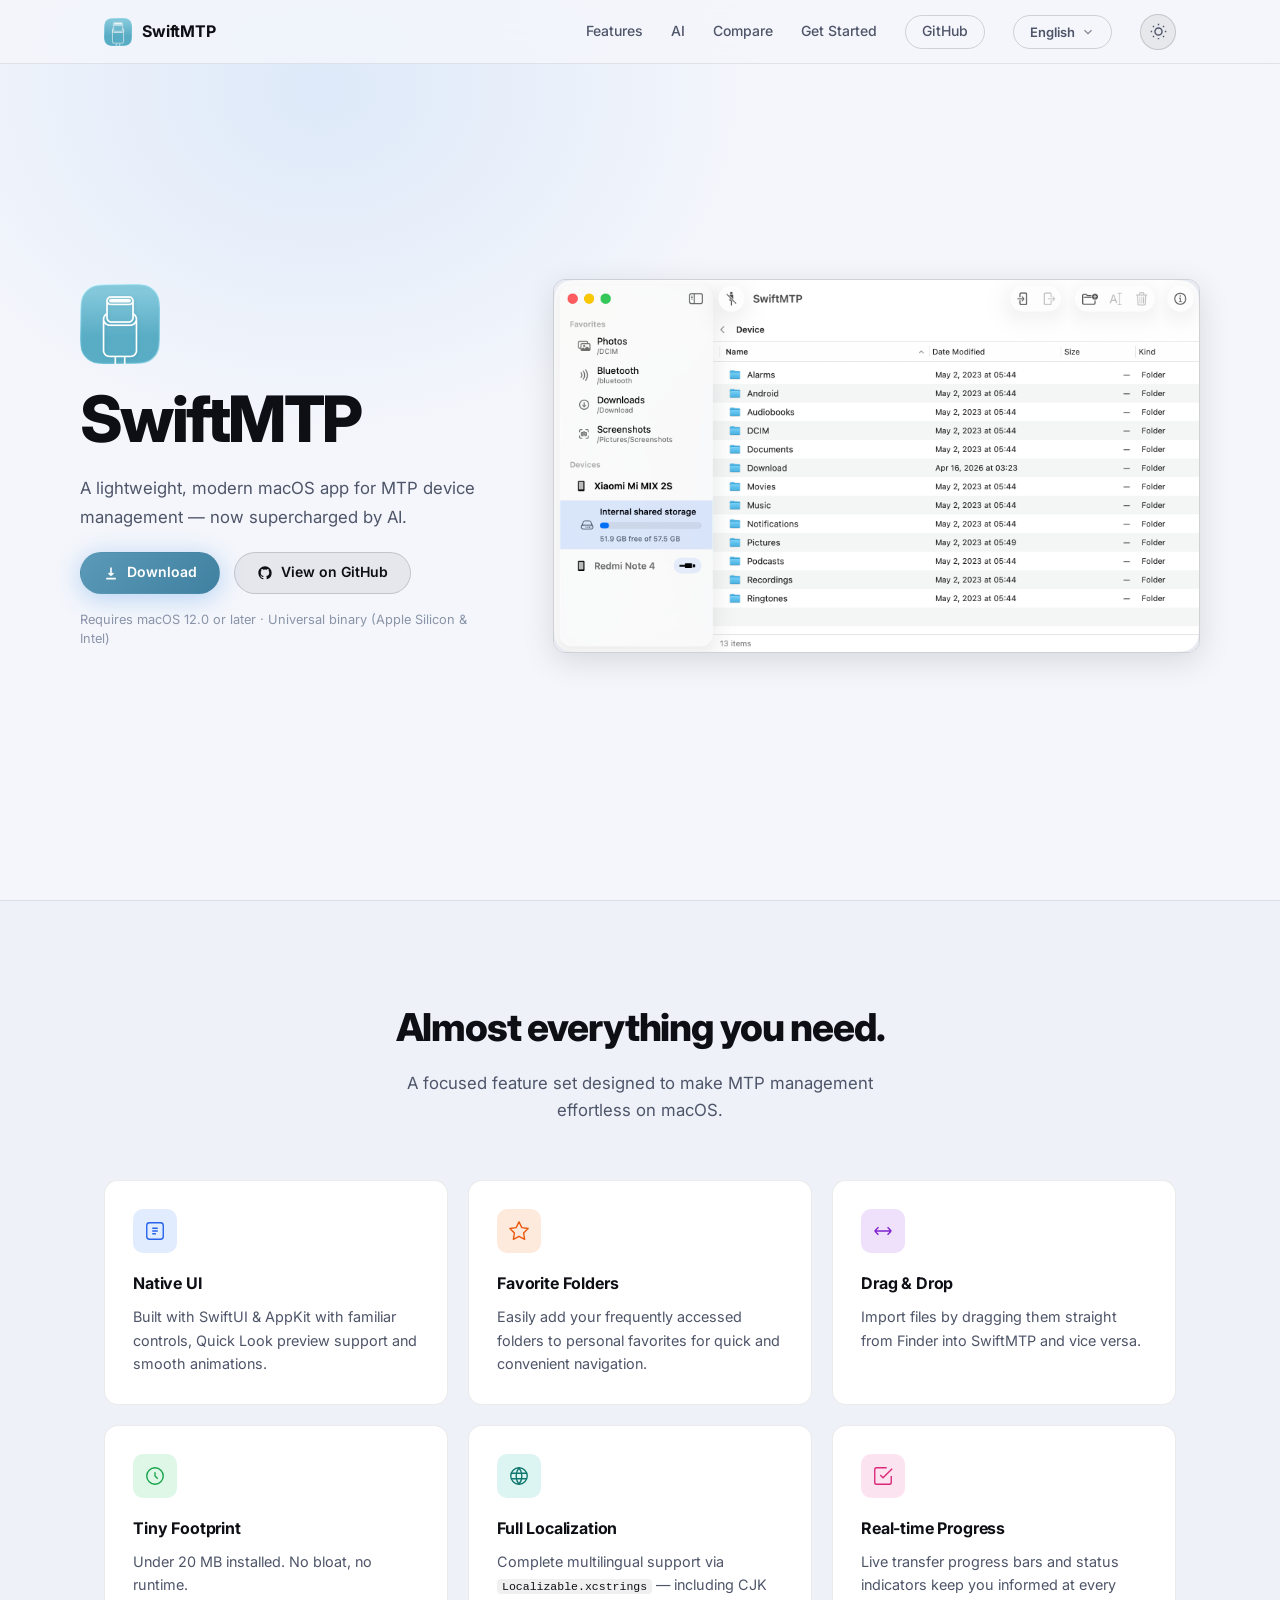
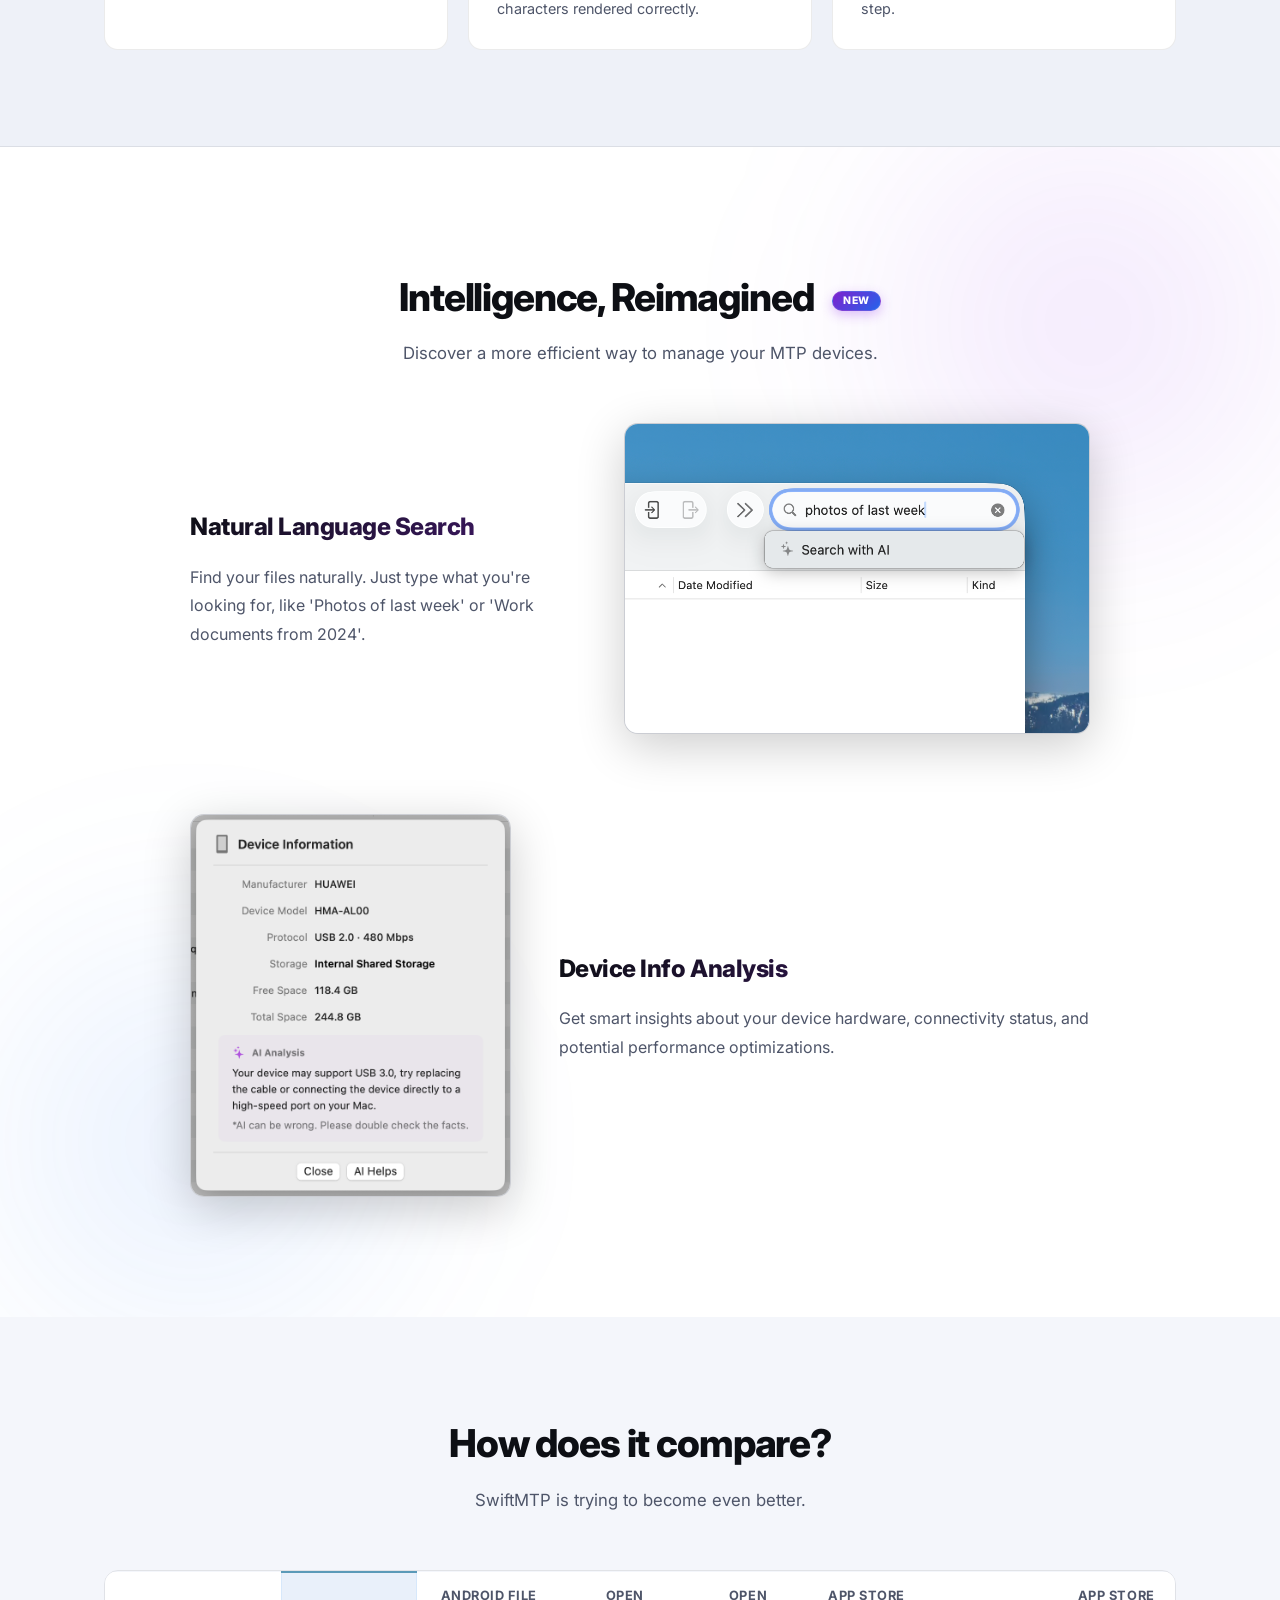
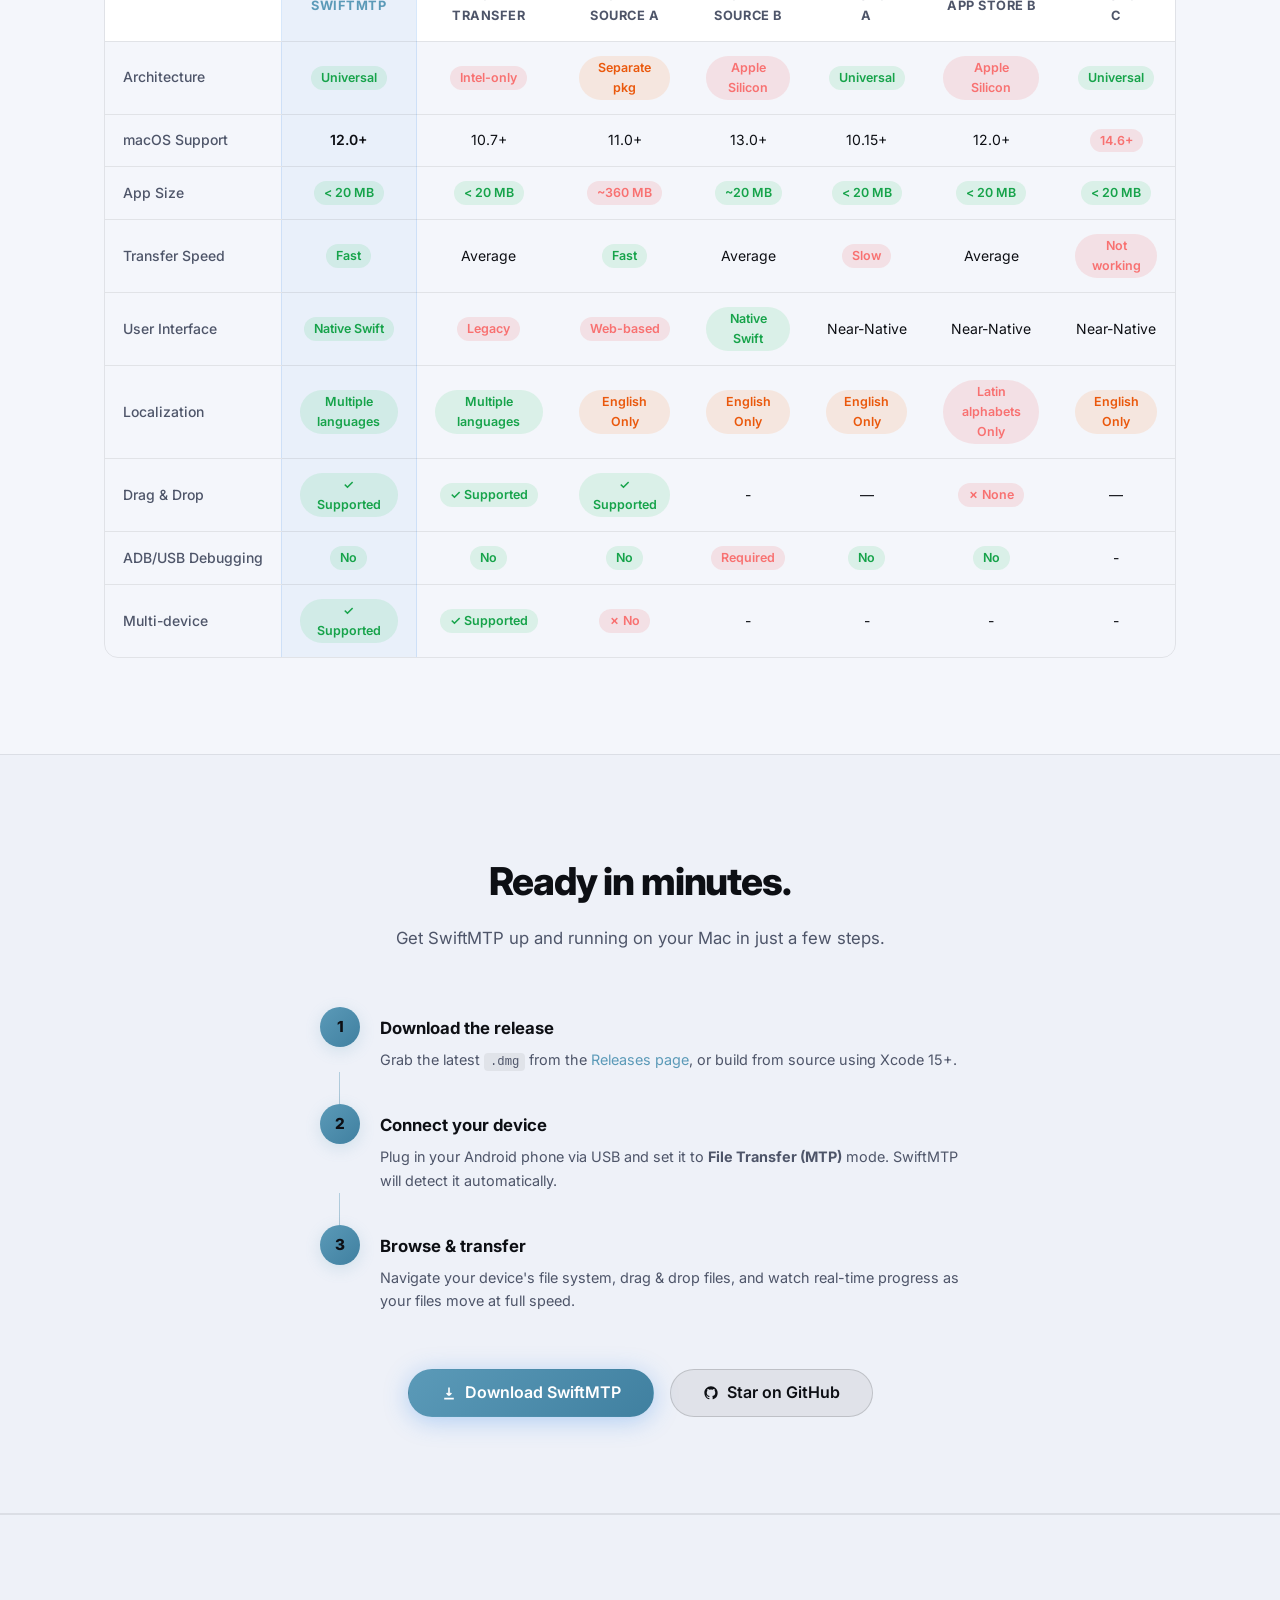
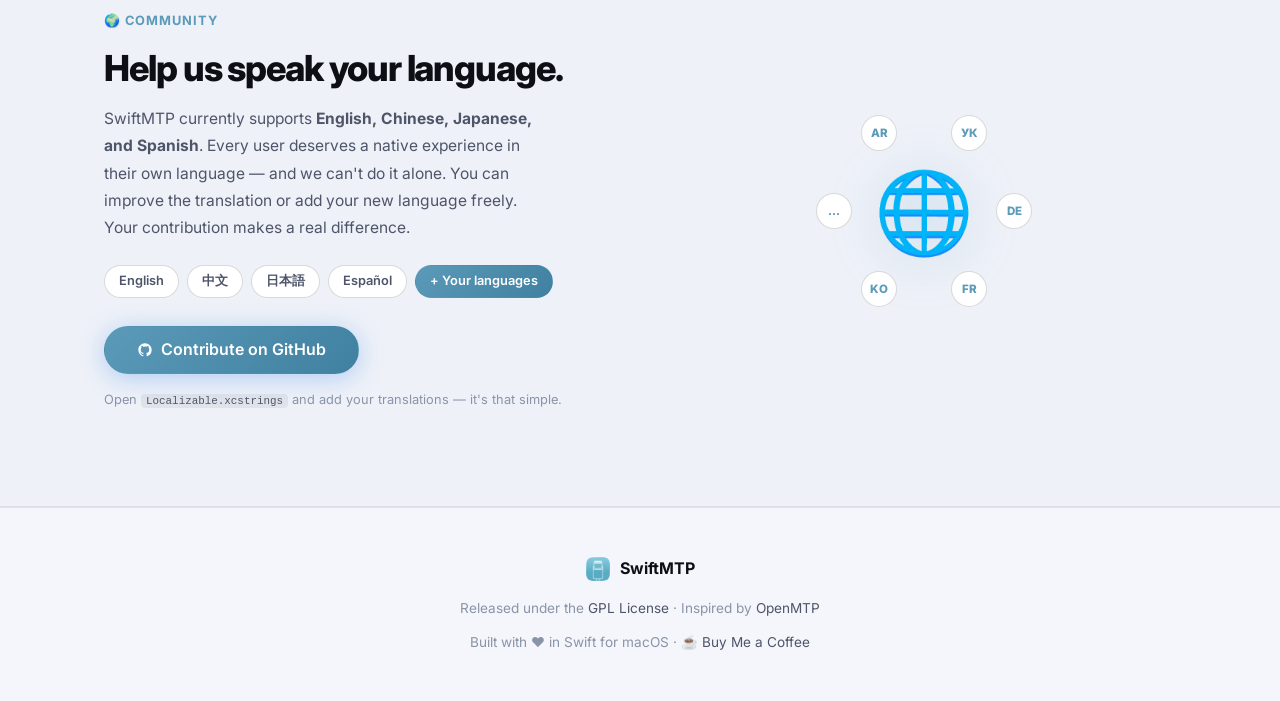
==== index.html @ 34fded25 "Add AI features section" ====
<!DOCTYPE html>
<html lang="en" data-theme="light">

<head>
  <meta charset="UTF-8" />
  <meta name="viewport" content="width=device-width, initial-scale=1.0" />
  <title>SwiftMTP – Native MTP File Manager for macOS</title>
  <meta name="description"
    content="SwiftMTP is a lightweight, native Swift-based MTP file manager for macOS. Browse, transfer, and manage files on Android devices with blazing speed and full localization support. It's now reimagined with powerful AI features. Experience innovative natural language search, intelligent device analysis. The most advanced, native substitute for Android File Transfer." />
  <link rel="preconnect" href="https://fonts.googleapis.com" />
  <link rel="preconnect" href="https://fonts.gstatic.com" crossorigin />
  <link href="https://fonts.googleapis.com/css2?family=Inter:wght@300;400;500;600;700;800&display=swap"
    rel="stylesheet" />
  <link rel="icon" type="image/png" href="assets/favicon-32x32@2x.png" />
  <link rel="apple-touch-icon" href="assets/icon.png" />
  <link rel="stylesheet" href="style.css" />
</head>

<body>

  <!-- ─── NAV ─── -->
  <nav class="nav" id="nav">
    <div class="nav-inner">
      <div class="nav-brand">
        <img src="assets/icon.png" alt="SwiftMTP icon" class="nav-icon" />
        <span class="nav-title">SwiftMTP</span>
      </div>
      <div class="nav-links">
        <a href="#features" id="nav-features" data-i18n="nav_features">Features</a>
        <a href="#ai-features" id="nav-ai" data-i18n="nav_ai">AI</a>
        <a href="#comparison" id="nav-comparison" data-i18n="nav_compare">Compare</a>
        <a href="#get-started" id="nav-started" data-i18n="nav_started">Get Started</a>
        <a href="https://github.com/Neighbor-Z/SwiftMTP" target="_blank" rel="noopener" class="btn btn-outline btn-sm"
          id="nav-github" data-i18n="nav_github">GitHub</a>
        <div class="custom-dropdown" id="lang-menu">
          <button class="btn btn-outline btn-sm dropdown-toggle" id="lang-toggle" aria-haspopup="listbox" aria-expanded="false">
            <span class="dropdown-label" id="lang-label">English</span>
            <svg class="dropdown-arrow" viewBox="0 0 24 24" width="14" height="14" fill="none" stroke="currentColor" stroke-width="2"><path d="M6 9l6 6 6-6"/></svg>
          </button>
          <ul class="dropdown-list" id="lang-list" role="listbox">
            <li class="dropdown-item" data-value="en" role="option">English</li>
            <li class="dropdown-item" data-value="zh-Hans" role="option">简体中文</li>
            <li class="dropdown-item" data-value="zh-Hant" role="option">繁體中文</li>
            <li class="dropdown-item" data-value="ja" role="option">日本語</li>
            <li class="dropdown-item" data-value="es" role="option">Español</li>
            <li class="dropdown-item" data-value="ar" role="option">العربية</li>
          </ul>
        </div>
        <button class="theme-toggle" id="theme-toggle" aria-label="Toggle light/dark mode"
          title="Toggle light/dark mode">
          <span class="theme-toggle-icon theme-icon-dark">
            <svg viewBox="0 0 24 24" fill="none" stroke="currentColor" stroke-width="2">
              <path d="M21 12.79A9 9 0 1 1 11.21 3 7 7 0 0 0 21 12.79z" />
            </svg>
          </span>
          <span class="theme-toggle-icon theme-icon-light">
            <svg viewBox="0 0 24 24" fill="none" stroke="currentColor" stroke-width="2">
              <circle cx="12" cy="12" r="5" />
              <path
                d="M12 1v2M12 21v2M4.22 4.22l1.42 1.42M18.36 18.36l1.42 1.42M1 12h2M21 12h2M4.22 19.78l1.42-1.42M18.36 5.64l1.42-1.42" />
            </svg>
          </span>
        </button>
      </div>
    </div>
  </nav>

  <!-- ─── HERO ─── -->
  <section class="hero" id="hero">
    <div class="hero-inner">

      <!-- Left column -->
      <div class="hero-text">
        <img src="assets/icon.png" alt="SwiftMTP app icon" class="hero-app-icon" id="hero-icon" />
        <h1 class="hero-title" id="hero-title" data-i18n="hero_title">SwiftMTP</h1>
        <p class="hero-desc" id="hero-desc" data-i18n="hero_desc">
          A lightweight, modern macOS app for MTP device management.
        </p>
        <div class="hero-cta" id="hero-cta">
          <a href="https://github.com/Neighbor-Z/SwiftMTP/releases/latest" target="_blank" rel="noopener"
            class="btn btn-primary" id="btn-download">
            <svg class="btn-icon" viewBox="0 0 20 20" fill="none" stroke="currentColor" stroke-width="2">
              <path d="M10 3v10m0 0-3-3m3 3 3-3M4 17h12" />
            </svg>
            <span data-i18n="btn_download">Download</span>
          </a>
          <a href="https://github.com/Neighbor-Z/SwiftMTP" target="_blank" rel="noopener" class="btn btn-ghost"
            id="btn-github">
            <svg class="btn-icon" viewBox="0 0 24 24" fill="currentColor">
              <path
                d="M12 2C6.477 2 2 6.484 2 12.017c0 4.425 2.865 8.18 6.839 9.504.5.092.682-.217.682-.483 0-.237-.008-.868-.013-1.703-2.782.605-3.369-1.343-3.369-1.343-.454-1.158-1.11-1.466-1.11-1.466-.908-.62.069-.608.069-.608 1.003.07 1.531 1.032 1.531 1.032.892 1.53 2.341 1.088 2.91.832.092-.647.35-1.088.636-1.338-2.22-.253-4.555-1.113-4.555-4.951 0-1.093.39-1.988 1.029-2.688-.103-.253-.446-1.272.098-2.65 0 0 .84-.27 2.75 1.026A9.564 9.564 0 0 1 12 6.844a9.59 9.59 0 0 1 2.504.337c1.909-1.296 2.747-1.027 2.747-1.027.546 1.379.202 2.398.1 2.651.64.7 1.028 1.595 1.028 2.688 0 3.848-2.339 4.695-4.566 4.942.359.31.678.921.678 1.856 0 1.338-.012 2.419-.012 2.747 0 .268.18.58.688.482A10.02 10.02 0 0 0 22 12.017C22 6.484 17.522 2 12 2z" />
            </svg>
            <span data-i18n="btn_github">View on GitHub</span>
          </a>
        </div>
        <p class="hero-sysreq" id="hero-sysreq" data-i18n="hero_sysreq">
          Requires macOS 12.0 or later · Universal binary (Apple Silicon &amp; Intel)
        </p>
      </div>

      <!-- Right column – screenshot -->
      <div class="hero-visual" id="hero-visual">
        <div class="screenshot-frame">
          <img src="assets/screenshot.png" alt="SwiftMTP file browser" class="screenshot-img" />
        </div>
        <div class="hero-glow"></div>
      </div>

    </div>
  </section>

  <!-- ─── FEATURES ─── -->
  <section class="features" id="features">
    <div class="section-inner">
      <div class="section-header">
        <h2 class="section-title" data-i18n="feat_title">Almost everything you need.</h2>
        <p class="section-sub" data-i18n="feat_sub">A focused feature set designed to make MTP management effortless on macOS.</p>
      </div>
      <div class="features-grid" id="features-grid">

        <div class="feature-card" id="feat-native">
          <div class="feat-icon-wrap feat-blue">
            <svg viewBox="0 0 24 24" fill="none" stroke="currentColor" stroke-width="1.5">
              <rect x="3" y="3" width="18" height="18" rx="3" />
              <path d="M9 9h6M9 12h6M9 15h4" />
            </svg>
          </div>
          <h3 data-i18n="feat_native">Native UI</h3>
          <p data-i18n="feat_native_desc">Built with SwiftUI &amp; AppKit with familiar controls, Quick Look preview support and smooth animations.</p>
        </div>

        <div class="feature-card" id="feat-favorites">
          <div class="feat-icon-wrap feat-orange">
            <svg viewBox="0 0 24 24" fill="none" stroke="currentColor" stroke-width="1.5" stroke-linecap="round"
              stroke-linejoin="round">
              <polygon
                points="12 2 15.09 8.26 22 9.27 17 14.14 18.18 21.02 12 17.77 5.82 21.02 7 14.14 2 9.27 8.91 8.26 12 2" />
            </svg>
          </div>
          <h3 data-i18n="feat_fav">Favorite Folders</h3>
          <p data-i18n="feat_fav_desc">Easily add your frequently accessed folders to personal favorites for quick and convenient navigation.</p>
        </div>

        <div class="feature-card" id="feat-dnd">
          <div class="feat-icon-wrap feat-purple">
            <svg viewBox="0 0 24 24" fill="none" stroke="currentColor" stroke-width="1.5">
              <path d="M7 16l-4-4m0 0 4-4m-4 4h18M17 8l4 4m0 0-4 4" />
            </svg>
          </div>
          <h3 data-i18n="feat_dnd">Drag &amp; Drop</h3>
          <p data-i18n="feat_dnd_desc">Import files by dragging them straight from Finder into SwiftMTP and vice versa.</p>
        </div>

        <div class="feature-card" id="feat-compact">
          <div class="feat-icon-wrap feat-green">
            <svg viewBox="0 0 24 24" fill="none" stroke="currentColor" stroke-width="1.5">
              <circle cx="12" cy="12" r="9" />
              <path d="M12 8v4l3 3" />
            </svg>
          </div>
          <h3 data-i18n="feat_compact">Tiny Footprint</h3>
          <p data-i18n="feat_compact_desc">Under 20 MB installed. No bloat, no runtime.</p>
        </div>

        <div class="feature-card" id="feat-i18n">
          <div class="feat-icon-wrap feat-teal">
            <svg viewBox="0 0 24 24" fill="none" stroke="currentColor" stroke-width="1.5">
              <path d="M12 21a9 9 0 1 0 0-18 9 9 0 0 0 0 18z" />
              <path d="M3.6 9h16.8M3.6 15h16.8" />
              <path d="M12 3a14.5 14.5 0 0 1 0 18M12 3a14.5 14.5 0 0 0 0 18" />
            </svg>
          </div>
          <h3 data-i18n="feat_i18n">Full Localization</h3>
          <p data-i18n="feat_i18n_desc">Complete multilingual support via <code>Localizable.xcstrings</code> — including CJK characters rendered
            correctly.</p>
        </div>

        <div class="feature-card" id="feat-progress">
          <div class="feat-icon-wrap feat-pink">
            <svg viewBox="0 0 24 24" fill="none" stroke="currentColor" stroke-width="1.5">
              <path d="M9 11l3 3L22 4" />
              <path d="M21 12v7a2 2 0 0 1-2 2H5a2 2 0 0 1-2-2V5a2 2 0 0 1 2-2h11" />
            </svg>
          </div>
          <h3 data-i18n="feat_progress">Real-time Progress</h3>
          <p data-i18n="feat_progress_desc">Live transfer progress bars and status indicators keep you informed at every step.</p>
        </div>

      </div>
    </div>
  </section>

  <!-- ─── AI FEATURES ─── -->
  <section class="ai-features" id="ai-features">
    <div class="section-inner">
      <div class="section-header">
        <h2 class="section-title">
          <span data-i18n="ai_title">Intelligence, Reimagined</span>
          <span class="badge-new" data-i18n="ai_new_badge">NEW</span>
        </h2>
        <p class="section-sub" data-i18n="ai_sub">Discover a more efficient way to manage your MTP devices.</p>
      </div>
      <div class="ai-grid">
        <div class="ai-item">
          <div class="ai-content">
            <h3 data-i18n="ai_search">Natural Language Search</h3>
            <p data-i18n="ai_search_desc">Find your files naturally. Just type what you're looking for, like 'Photos
              from my last vacation' or 'Work documents from 2024'.</p>
          </div>
          <div class="ai-visual">
            <img src="assets/NLSearch.png" alt="Natural Language Search" class="ai-img" />
          </div>
        </div>
        <div class="ai-item ai-item-reverse">
          <div class="ai-content">
            <h3 data-i18n="ai_analysis">Device Info Analysis</h3>
            <p data-i18n="ai_analysis_desc">Get smart insights about your device hardware, connectivity status, and
              potential performance optimizations.</p>
          </div>
          <div class="ai-visual ai-visual-small">
            <img src="assets/Device_Info_Analysis.png" alt="Device Info Analysis" class="ai-img" />
          </div>
        </div>
      </div>
    </div>
  </section>

  <!-- ─── COMPARISON ─── -->
  <section class="comparison" id="comparison">
    <div class="section-inner">
      <div class="section-header">
        <h2 class="section-title" data-i18n="comp_title">How does it compare?</h2>
        <p class="section-sub" data-i18n="comp_sub">SwiftMTP is trying to become even better.</p>
      </div>
      <div class="table-wrap">
        <table class="comp-table" id="comp-table">
          <thead>
            <tr>
              <th></th>
              <th class="col-highlight">SwiftMTP</th>
              <th data-i18n="comp_th_aft">Android File Transfer</th>
              <th data-i18n="comp_th_osa">Open Source A</th>
              <th data-i18n="comp_th_osb">Open Source B</th>
              <th data-i18n="comp_th_asa">App Store A</th>
              <th data-i18n="comp_th_asb">App Store B</th>
              <th data-i18n="comp_th_asc">App Store C</th>
            </tr>
          </thead>
          <tbody>
            <tr>
              <td class="row-label" data-i18n="comp_arch">Architecture</td>
              <td class="col-highlight"><span class="badge-good" data-i18n="comp_univ">Universal</span></td>
              <td><span class="badge-bad" data-i18n="comp_intel">Intel-only</span></td>
              <td><span class="badge-warn" data-i18n="comp_sep">Separate pkg</span></td>
              <td><span class="badge-bad" data-i18n="comp_silicon">Apple Silicon</span></td>
              <td><span class="badge-good" data-i18n="comp_univ">Universal</span></td>
              <td><span class="badge-bad" data-i18n="comp_silicon">Apple Silicon</span></td>
              <td><span class="badge-good" data-i18n="comp_univ">Universal</span></td>
            </tr>
            <tr>
              <td class="row-label" data-i18n="comp_os">macOS Support</td>
              <td class="col-highlight">12.0+</td>
              <td>10.7+</td>
              <td>11.0+</td>
              <td>13.0+</td>
              <td>10.15+</td>
              <td>12.0+</td>
              <td><span class="badge-bad">14.6+</span></td>
            </tr>
            <tr>
              <td class="row-label" data-i18n="comp_size">App Size</td>
              <td class="col-highlight"><span class="badge-good">&lt; 20 MB</span></td>
              <td><span class="badge-good">&lt; 20 MB</span></td>
              <td><span class="badge-bad">~360 MB</span></td>
              <td><span class="badge-good">~20 MB</span></td>
              <td><span class="badge-good">&lt; 20 MB</span></td>
              <td><span class="badge-good">&lt; 20 MB</span></td>
              <td><span class="badge-good">&lt; 20 MB</span></td>
            </tr>
            <tr>
              <td class="row-label" data-i18n="comp_speed">Transfer Speed</td>
              <td class="col-highlight"><span class="badge-good" data-i18n="comp_fast">Fast</span></td>
              <td data-i18n="comp_avg">Average</td>
              <td><span class="badge-good" data-i18n="comp_fast">Fast</span></td>
              <td data-i18n="comp_avg">Average</td>
              <td><span class="badge-bad" data-i18n="comp_slow">Slow</span></td>
              <td data-i18n="comp_avg">Average</td>
              <td><span class="badge-bad" data-i18n="comp_broken">Not working</span></td>
            </tr>
            <tr>
              <td class="row-label" data-i18n="comp_ui">User Interface</td>
              <td class="col-highlight"><span class="badge-good" data-i18n="comp_native">Native Swift</span></td>
              <td><span class="badge-bad" data-i18n="comp_legacy">Legacy</span></td>
              <td><span class="badge-bad" data-i18n="comp_web">Web-based</span></td>
              <td><span class="badge-good" data-i18n="comp_native">Native Swift</span></td>
              <td data-i18n="comp_near">Near-Native</td>
              <td data-i18n="comp_near">Near-Native</td>
              <td data-i18n="comp_near">Near-Native</td>
            </tr>
            <tr>
              <td class="row-label" data-i18n="comp_l10n">Localization</td>
              <td class="col-highlight"><span class="badge-good" data-i18n="comp_multi">Multiple languages</span></td>
              <td><span class="badge-good" data-i18n="comp_multi">Multiple languages</span></td>
              <td><span class="badge-warn" data-i18n="comp_en">English Only</span></td>
              <td><span class="badge-warn" data-i18n="comp_en">English Only</span></td>
              <td><span class="badge-warn" data-i18n="comp_en">English Only</span></td>
              <td><span class="badge-bad" data-i18n="comp_latin">Latin alphabets Only</span></td>
              <td><span class="badge-warn" data-i18n="comp_en">English Only</span></td>
            </tr>
            <tr>
              <td class="row-label" data-i18n="comp_dnd">Drag &amp; Drop</td>
              <td class="col-highlight"><span class="badge-good" data-i18n="comp_sup">✓ Supported</span></td>
              <td><span class="badge-good" data-i18n="comp_sup">✓ Supported</span></td>
              <td><span class="badge-good" data-i18n="comp_sup">✓ Supported</span></td>
              <td>-</td>
              <td>—</td>
              <td><span class="badge-bad" data-i18n="comp_none">✗ None</span></td>
              <td>—</td>
            </tr>
            <tr>
              <td class="row-label" data-i18n="comp_adb">ADB Debugging</td>
              <td class="col-highlight"><span class="badge-good" data-i18n="comp_no">No</span></td>
              <td><span class="badge-good" data-i18n="comp_no">No</span></td>
              <td><span class="badge-good" data-i18n="comp_no">No</span></td>
              <td><span class="badge-bad" data-i18n="comp_req">Required</span></td>
              <td><span class="badge-good" data-i18n="comp_no">No</span></td>
              <td><span class="badge-good" data-i18n="comp_no">No</span></td>
              <td>-</td>
            </tr>
            <tr>
              <td class="row-label" data-i18n="comp_multi_dev">Multi-device</td>
              <td class="col-highlight"><span class="badge-good" data-i18n="comp_sup">✓ Supported</span></td>
              <td><span class="badge-good" data-i18n="comp_sup">✓ Supported</span></td>
              <td><span class="badge-bad" data-i18n="comp_no_x">✗ No</span></td>
              <td>-</td>
              <td>-</td>
              <td>-</td>
              <td>-</td>
            </tr>
          </tbody>
        </table>
      </div>
    </div>
  </section>

  <!-- ─── GET STARTED ─── -->
  <section class="get-started" id="get-started">
    <div class="section-inner">
      <div class="section-header">
        <h2 class="section-title" data-i18n="start_title">Ready in minutes.</h2>
        <p class="section-sub" data-i18n="start_sub">Get SwiftMTP up and running on your Mac in just a few steps.</p>
      </div>
      <div class="steps" id="steps">
        <div class="step" id="step-1">
          <div class="step-num">1</div>
          <div class="step-body">
            <h3 data-i18n="step_1_title">Download the release</h3>
            <p data-i18n="step_1_desc">Grab the latest <code>.dmg</code> from the <a
                href="https://github.com/Neighbor-Z/SwiftMTP/releases/latest" target="_blank">Releases page</a>, or
              build from source using Xcode 15+.</p>
          </div>
        </div>
        <div class="step-connector"></div>
        <div class="step" id="step-2">
          <div class="step-num">2</div>
          <div class="step-body">
            <h3 data-i18n="step_2_title">Connect your device</h3>
            <p data-i18n="step_2_desc">Plug in your Android phone via USB and set it to <strong>File Transfer (MTP)</strong> mode. SwiftMTP will
              detect it automatically.</p>
          </div>
        </div>
        <div class="step-connector"></div>
        <div class="step" id="step-3">
          <div class="step-num">3</div>
          <div class="step-body">
            <h3 data-i18n="step_3_title">Browse &amp; transfer</h3>
            <p data-i18n="step_3_desc">Navigate your device's file system, drag &amp; drop files, and watch real-time progress as your files
              move at full speed.</p>
          </div>
        </div>
      </div>

      <div class="cta-block" id="cta-block">
        <a href="https://github.com/Neighbor-Z/SwiftMTP/releases/latest" target="_blank" rel="noopener"
          class="btn btn-primary btn-lg" id="cta-download">
          <svg class="btn-icon" viewBox="0 0 20 20" fill="none" stroke="currentColor" stroke-width="2">
            <path d="M10 3v10m0 0-3-3m3 3 3-3M4 17h12" />
          </svg>
          <span data-i18n="cta_download">Download SwiftMTP</span>
        </a>
        <a href="https://github.com/Neighbor-Z/SwiftMTP" target="_blank" rel="noopener" class="btn btn-ghost btn-lg"
          id="cta-github">
          <svg class="btn-icon" viewBox="0 0 24 24" fill="currentColor">
            <path
              d="M12 2C6.477 2 2 6.484 2 12.017c0 4.425 2.865 8.18 6.839 9.504.5.092.682-.217.682-.483 0-.237-.008-.868-.013-1.703-2.782.605-3.369-1.343-3.369-1.343-.454-1.158-1.11-1.466-1.11-1.466-.908-.62.069-.608.069-.608 1.003.07 1.531 1.032 1.531 1.032.892 1.53 2.341 1.088 2.91.832.092-.647.35-1.088.636-1.338-2.22-.253-4.555-1.113-4.555-4.951 0-1.093.39-1.988 1.029-2.688-.103-.253-.446-1.272.098-2.65 0 0 .84-.27 2.75 1.026A9.564 9.564 0 0 1 12 6.844a9.59 9.59 0 0 1 2.504.337c1.909-1.296 2.747-1.027 2.747-1.027.546 1.379.202 2.398.1 2.651.64.7 1.028 1.595 1.028 2.688 0 3.848-2.339 4.695-4.566 4.942.359.31.678.921.678 1.856 0 1.338-.012 2.419-.012 2.747 0 .268.18.58.688.482A10.02 10.02 0 0 0 22 12.017C22 6.484 17.522 2 12 2z" />
          </svg>
          <span data-i18n="cta_github">Star on GitHub</span>
        </a>
      </div>
    </div>
  </section>

  <!-- ─── LOCALIZATION COMMUNITY ─── -->
  <section class="l10n" id="localization">
    <div class="section-inner">
      <div class="l10n-inner">
        <div class="l10n-text">
          <div class="l10n-tag" data-i18n="l10n_tag">🌍 Community</div>
          <h2 class="l10n-title" data-i18n="l10n_title">Help us speak your language.</h2>
          <p class="l10n-desc" data-i18n="l10n_desc">
            SwiftMTP currently supports <strong>English, Chinese, Japanese, and Spanish</strong>.
            Every user deserves a native experience in their own language — and we can't do it alone.
            You can improve the translation or add your new language freely. Your contribution makes a real difference.
          </p>
          <div class="l10n-langs" id="l10n-langs">
            <span class="lang-chip">English</span>
            <span class="lang-chip">中文</span>
            <span class="lang-chip">日本語</span>
            <span class="lang-chip">Español</span>
            <span class="lang-chip lang-chip-add" data-i18n="l10n_add">+ Your languages</span>
          </div>
          <a href="https://github.com/Neighbor-Z/SwiftMTP/pulls" target="_blank" rel="noopener"
            class="btn btn-primary btn-lg l10n-btn" id="l10n-btn">
            <svg class="btn-icon" viewBox="0 0 24 24" fill="currentColor">
              <path
                d="M12 2C6.477 2 2 6.484 2 12.017c0 4.425 2.865 8.18 6.839 9.504.5.092.682-.217.682-.483 0-.237-.008-.868-.013-1.703-2.782.605-3.369-1.343-3.369-1.343-.454-1.158-1.11-1.466-1.11-1.466-.908-.62.069-.608.069-.608 1.003.07 1.531 1.032 1.531 1.032.892 1.53 2.341 1.088 2.91.832.092-.647.35-1.088.636-1.338-2.22-.253-4.555-1.113-4.555-4.951 0-1.093.39-1.988 1.029-2.688-.103-.253-.446-1.272.098-2.65 0 0 .84-.27 2.75 1.026A9.564 9.564 0 0 1 12 6.844a9.59 9.59 0 0 1 2.504.337c1.909-1.296 2.747-1.027 2.747-1.027.546 1.379.202 2.398.1 2.651.64.7 1.028 1.595 1.028 2.688 0 3.848-2.339 4.695-4.566 4.942.359.31.678.921.678 1.856 0 1.338-.012 2.419-.012 2.747 0 .268.18.58.688.482A10.02 10.02 0 0 0 22 12.017C22 6.484 17.522 2 12 2z" />
            </svg>
            <span data-i18n="l10n_btn">Contribute on GitHub</span>
          </a>
          <p class="l10n-hint" data-i18n="l10n_hint">Open <code>Localizable.xcstrings</code> and add your translations — it's that simple.</p>
        </div>
        <div class="l10n-visual">
          <div class="l10n-globe">🌐</div>
          <div class="l10n-orbits">
            <div class="l10n-orbit" style="--d:0s;--r:90px;--a:0deg" data-label="Deutsch">DE</div>
            <div class="l10n-orbit" style="--d:.8s;--r:90px;--a:60deg" data-label="Français">FR</div>
            <div class="l10n-orbit" style="--d:1.6s;--r:90px;--a:120deg" data-label="한국어">KO</div>
            <div class="l10n-orbit" style="--d:2.4s;--r:90px;--a:180deg" data-label="More">...</div>
            <div class="l10n-orbit" style="--d:3.2s;--r:90px;--a:240deg" data-label="العربية">AR</div>
            <div class="l10n-orbit" style="--d:4s;--r:90px;--a:300deg" data-label="Українська">УК</div>
          </div>
        </div>
      </div>
    </div>
  </section>

  <!-- ─── FOOTER ─── -->
  <footer class="footer" id="footer">
    <div class="footer-inner">
      <div class="footer-brand">
        <img src="assets/icon.png" alt="SwiftMTP" class="footer-icon" />
        <span>SwiftMTP</span>
      </div>
      <p class="footer-copy" data-i18n="ft_gpl">Released under the <a href="https://www.gnu.org/licenses/gpl-2.0.html" target="_blank">GPL License</a> · Inspired by <a href="https://github.com/ganeshrvel/openmtp/" target="_blank">OpenMTP</a></p>
      <p class="footer-copy" data-i18n="ft_made">Built with ❤️ in Swift for macOS · <a href="https://buymeacoffee.com/neighbor_z" target="_blank">☕️ Buy Me a Coffee</a></p>
    </div>
  </footer>

  <script src="i18n.js"></script>
  <script src="script.js"></script>
</body>

</html>
---- style.css ----
/* ─── RESET & BASE ─── */
*,
*::before,
*::after {
  box-sizing: border-box;
  margin: 0;
  padding: 0;
}

:root {
  /* ── Dark theme (default) ── */
  --bg: #0d0f14;
  --bg-card: #13161d;
  --bg-card-alt: #181c26;
  --bg-nav: rgba(13, 15, 20, .72);
  --bg-chrome: rgba(30, 33, 45, .9);
  --bg-code: rgba(255, 255, 255, .08);
  --bg-hover-row: rgba(255, 255, 255, 0.226);
  --bg-img: #1a1d28;
  --border: rgba(255, 255, 255, .07);
  --border-active: rgba(255, 255, 255, .14);

  --accent: #7eafc9;
  --accent-end: #5b9ab8;
  --accent-glow: rgba(126, 175, 201, .25);

  --text-primary: #f0f2f8;
  --text-secondary: #8a94a8;
  --text-muted: #4e5569;

  --green: #22c55e;
  --orange: #f97316;
  --pink: #ec4899;
  --purple: #9333ea;
  --teal: #14b8a6;
  --blue: #3b82f6;

  --radius: 14px;
  --radius-sm: 8px;
  --max-w: 1120px;
  --nav-h: 64px;

  /* toggle icon visibility */
  --icon-dark-op: 1;
  --icon-light-op: 0;
}

/* ── Light theme override ── */
[data-theme="light"] {
  --bg: #f4f6fb;
  --bg-card: #ffffff;
  --bg-card-alt: #eef1f8;
  --bg-nav: rgba(244, 246, 251, .82);
  --bg-chrome: rgba(228, 231, 240, .95);
  --bg-code: rgba(0, 0, 0, .06);
  --bg-hover-row: rgba(0, 0, 0, 0.171);
  --bg-img: #e8eaf2;
  --border: rgba(0, 0, 0, .08);
  --border-active: rgba(0, 0, 0, .15);

  --accent: #5b9ab8;
  --accent-end: #4080a0;
  --accent-glow: rgba(91, 154, 184, .2);

  --text-primary: #0d0f14;
  --text-secondary: #4e5569;
  --text-muted: #8a94a8;

  --green: #16a34a;
  --orange: #ea580c;
  --pink: #db2777;
  --purple: #7e22ce;
  --teal: #0f766e;
  --blue: #2563eb;

  --icon-dark-op: 0;
  --icon-light-op: 1;
}

html {
  scroll-behavior: smooth;
}

body {
  font-family: 'Inter', -apple-system, sans-serif;
  background: var(--bg);
  color: var(--text-primary);
  line-height: 1.6;
  -webkit-font-smoothing: antialiased;
  transition: background .3s, color .3s;
}

a {
  color: inherit;
  text-decoration: none;
}

/* ─── NAV ─── */
.nav {
  position: fixed;
  top: 0;
  left: 0;
  right: 0;
  height: var(--nav-h);
  z-index: 100;
  backdrop-filter: blur(16px) saturate(1.5);
  background: var(--bg-nav);
  border-bottom: 1px solid var(--border);
  transition: box-shadow .3s, background .3s;
}

.nav.scrolled {
  box-shadow: 0 4px 32px rgba(0, 0, 0, .4);
}

.nav-inner {
  max-width: var(--max-w);
  margin: 0 auto;
  height: 100%;
  padding: 0 24px;
  display: flex;
  align-items: center;
  justify-content: space-between;
}

.nav-brand {
  display: flex;
  align-items: center;
  gap: 10px;
}

.nav-icon {
  width: 28px;
  height: 28px;
  border-radius: 7px;
}

.nav-title {
  font-weight: 700;
  font-size: 1rem;
  letter-spacing: -.01em;
}

.nav-links {
  display: flex;
  align-items: center;
  gap: 28px;
}

.nav-links a {
  font-size: .875rem;
  font-weight: 500;
  color: var(--text-secondary);
  transition: color .2s;
}

.nav-links a:hover {
  color: var(--text-primary);
}

/* ─── BUTTONS ─── */
.btn {
  display: inline-flex;
  align-items: center;
  justify-content: center;
  gap: 8px;
  padding: 0 22px;
  height: 42px;
  border-radius: 999px;
  font-family: inherit;
  font-size: .875rem;
  font-weight: 600;
  cursor: pointer;
  transition: all .2s;
  border: 1.5px solid transparent;
  white-space: nowrap;
  outline: none;
}

.btn-icon {
  width: 16px;
  height: 16px;
  flex-shrink: 0;
}

.btn-sm {
  height: 34px;
  padding: 0 16px;
  font-size: .8125rem;
}

.btn-lg {
  height: 48px;
  padding: 0 32px;
  font-size: 1rem;
}

.btn-primary {
  background: linear-gradient(135deg, var(--accent) 0%, var(--accent-end) 100%);
  color: #fff;
  box-shadow: 0 4px 24px rgba(59, 139, 235, .35);
}

.btn-primary:hover {
  transform: translateY(-2px);
  box-shadow: 0 8px 32px rgba(59, 139, 235, .5);
}

.btn-ghost {
  background: var(--bg-code);
  border-color: var(--border-active);
  color: var(--text-primary);
}

.btn-ghost:hover {
  background: var(--bg-hover-row);
  transform: translateY(-2px);
}

.btn-outline {
  border-color: var(--border-active);
  color: var(--text-secondary);
  background: transparent;
}

.btn-outline:hover {
  border-color: rgba(255, 255, 255, .3);
  color: var(--text-primary);
  background: rgba(255, 255, 255, .05);
}

/* ─── GRADIENT TEXT ─── */
.gradient-text {
  background: linear-gradient(135deg, var(--accent) 0%, var(--accent-end) 100%);
  -webkit-background-clip: text;
  -webkit-text-fill-color: transparent;
  background-clip: text;
}

/* ─── SECTION SHARED ─── */
.section-inner {
  max-width: var(--max-w);
  margin: 0 auto;
  padding: 0 24px;
}

.section-header {
  text-align: center;
  margin-bottom: 56px;
}

.section-title {
  font-size: clamp(1.75rem, 3vw, 2.5rem);
  font-weight: 800;
  letter-spacing: -.03em;
  margin-bottom: 12px;
}

.section-sub {
  font-size: 1.05rem;
  color: var(--text-secondary);
  max-width: 520px;
  margin: 0 auto;
}

/* ─── HERO ─── */
.hero {
  min-height: 100vh;
  display: flex;
  align-items: center;
  padding: calc(var(--nav-h) + 64px) 24px 96px;
  overflow: hidden;
  position: relative;
}

.hero::before {
  content: '';
  position: absolute;
  top: -30%;
  left: -10%;
  width: 70%;
  height: 80%;
  background: radial-gradient(ellipse at center, rgba(59, 139, 235, .12) 0%, transparent 70%);
  pointer-events: none;
}

.hero-inner {
  max-width: var(--max-w);
  margin: 0 auto;
  width: 100%;
  display: grid;
  grid-template-columns: 1fr 1.55fr;
  gap: 56px;
  align-items: center;
}

/* Hero app icon */
.hero-app-icon {
  width: 80px;
  height: 80px;
  border-radius: 18px;
  margin-bottom: 20px;
  display: block;
}

/* Hero system requirements note */
.hero-sysreq {
  margin-top: 16px;
  font-size: .8rem;
  color: var(--text-muted);
  line-height: 1.5;
}

/* Badge */
.badge {
  display: inline-flex;
  align-items: center;
  gap: 8px;
  background: rgba(59, 139, 235, .1);
  border: 1px solid rgba(59, 139, 235, .25);
  color: #7ab8f5;
  font-size: .8rem;
  font-weight: 600;
  padding: 5px 14px;
  border-radius: 999px;
  margin-bottom: 24px;
  letter-spacing: .02em;
}

.badge-dot {
  width: 7px;
  height: 7px;
  border-radius: 50%;
  background: var(--accent);
  animation: pulse 2s infinite;
}

@keyframes pulse {

  0%,
  100% {
    opacity: 1;
    transform: scale(1);
  }

  50% {
    opacity: .5;
    transform: scale(.8);
  }
}

/* Hero text */
.hero-title {
  font-size: clamp(2.5rem, 5vw, 4rem);
  font-weight: 800;
  line-height: 1.1;
  letter-spacing: -.04em;
  margin-bottom: 20px;
}

.hero-desc {
  font-size: 1.05rem;
  color: var(--text-secondary);
  max-width: 480px;
  margin-bottom: 20px;
  line-height: 1.7;
}

.hero-meta {
  display: flex;
  align-items: center;
  gap: 10px;
  font-size: .85rem;
  color: var(--text-muted);
  margin-bottom: 32px;
}

.meta-item {
  color: var(--text-secondary);
}

.meta-sep {
  color: var(--text-muted);
}

.hero-cta {
  display: flex;
  gap: 14px;
  flex-wrap: wrap;
}

/* Screenshot */
.hero-visual {
  position: relative;
}

.screenshot-frame {
  border-radius: 12px;
  overflow: hidden;
  border: 1px solid var(--border-active);
  box-shadow: 0 8px 32px rgba(0, 0, 0, .12);
}

.screenshot-chrome {
  background: var(--bg-chrome);
  padding: 10px 14px;
  display: flex;
  gap: 6px;
  border-bottom: 1px solid var(--border);
}

.dot {
  width: 11px;
  height: 11px;
  border-radius: 50%;
}

.dot-red {
  background: #ff5f57;
}

.dot-yellow {
  background: #febc2e;
}

.dot-green {
  background: #28c840;
}

.screenshot-img {
  display: block;
  width: 100%;
  height: auto;
  background: var(--bg-img);
}

.hero-glow {
  display: none;
}

/* ─── FEATURES ─── */
.features {
  padding: 96px 24px;
  background: var(--bg-card-alt);
  border-top: 1px solid var(--border);
  border-bottom: 1px solid var(--border);
}

.features-grid {
  display: grid;
  grid-template-columns: repeat(3, 1fr);
  gap: 20px;
}

.feature-card {
  background: var(--bg-card);
  border: 1px solid var(--border);
  border-radius: var(--radius);
  padding: 28px;
  transition: border-color .2s, transform .2s, box-shadow .2s;
}

/*.feature-card:hover {
  border-color: var(--border-active);
  transform: translateY(-4px);
  box-shadow: 0 16px 48px rgba(0,0,0,.3);
}*/
.feat-icon-wrap {
  width: 44px;
  height: 44px;
  border-radius: 10px;
  display: flex;
  align-items: center;
  justify-content: center;
  margin-bottom: 18px;
}

.feat-icon-wrap svg {
  width: 22px;
  height: 22px;
}

.feat-blue {
  background: rgba(59, 130, 246, .15);
  color: var(--blue);
}

.feat-orange {
  background: rgba(249, 115, 22, .15);
  color: var(--orange);
}

.feat-purple {
  background: rgba(147, 51, 234, .15);
  color: var(--purple);
}

.feat-green {
  background: rgba(34, 197, 94, .15);
  color: var(--green);
}

.feat-teal {
  background: rgba(20, 184, 166, .15);
  color: var(--teal);
}

.feat-pink {
  background: rgba(236, 72, 153, .15);
  color: var(--pink);
}

.feature-card h3 {
  font-size: 1rem;
  font-weight: 700;
  margin-bottom: 8px;
  letter-spacing: -.01em;
}

.feature-card p {
  font-size: .9rem;
  color: var(--text-secondary);
  line-height: 1.65;
}

.feature-card code {
  font-family: 'SF Mono', monospace;
  font-size: .8em;
  background: var(--bg-code);
  padding: 1px 5px;
  border-radius: 4px;
  color: var(--text-primary);
}

/* ─── AI FEATURES ─── */
.ai-features {
  padding: 120px 24px;
  background: var(--bg-card);
  position: relative;
  overflow: hidden;
}

.badge-new {
  display: inline-block;
  padding: 4px 10px;
  background: linear-gradient(135deg, var(--purple) 0%, var(--blue) 100%);
  color: white;
  font-size: 0.65rem;
  font-weight: 800;
  border-radius: 20px;
  margin-left: 12px;
  vertical-align: middle;
  text-transform: uppercase;
  letter-spacing: 0.05em;
  box-shadow: 0 4px 12px rgba(147, 51, 234, 0.3);
  border: 1px solid rgba(255, 255, 255, 0.1);
  line-height: 1;
}

.ai-features::before {
  content: '';
  position: absolute;
  top: -10%;
  right: -10%;
  width: 50%;
  height: 50%;
  background: radial-gradient(circle, rgba(147, 51, 234, 0.12) 0%, transparent 70%);
  filter: blur(80px);
  z-index: 0;
  pointer-events: none;
}

.ai-features::after {
  content: '';
  position: absolute;
  bottom: -10%;
  left: -10%;
  width: 50%;
  height: 50%;
  background: radial-gradient(circle, rgba(59, 130, 246, 0.12) 0%, transparent 70%);
  filter: blur(80px);
  z-index: 0;
  pointer-events: none;
}

.ai-features .section-inner {
  position: relative;
  z-index: 1;
}

.ai-grid {
  display: flex;
  flex-direction: column;
  gap: 80px;
  max-width: 900px;
  margin: 0 auto;
}

.ai-item {
  display: flex;
  align-items: center;
  gap: 48px;
}

.ai-item-reverse {
  flex-direction: row-reverse;
}

.ai-content {
  flex: 1;
}

.ai-content h3 {
  font-size: 1.5rem;
  font-weight: 800;
  margin-bottom: 16px;
  letter-spacing: -.02em;
  background: linear-gradient(135deg, var(--text-primary) 0%, var(--purple) 200%);
  -webkit-background-clip: text;
  -webkit-text-fill-color: transparent;
}

.ai-content p {
  color: var(--text-secondary);
  line-height: 1.8;
}

.ai-visual {
  flex: 1.2;
  border-radius: var(--radius);
  overflow: hidden;
  border: 1px solid var(--border-active);
  box-shadow: 0 12px 48px rgba(0, 0, 0, .2);
  transition: transform .4s cubic-bezier(0.16, 1, 0.3, 1);
  background: var(--bg-card-alt);
}

/* .ai-visual:hover {
  transform: translateY(-8px) scale(1.02);
} */

.ai-visual-small {
  flex: 0.6;
}

.ai-img {
  display: block;
  width: 100%;
  height: auto;
}

@media (max-width: 768px) {

  .ai-item,
  .ai-item-reverse {
    flex-direction: column;
    gap: 32px;
    text-align: center;
  }

  .ai-visual {
    width: 100%;
  }
}

/* ─── COMPARISON ─── */
.comparison {
  padding: 96px 24px;
}

.table-wrap {
  overflow-x: auto;
  border-radius: var(--radius);
  border: 1px solid var(--border);
}

.comp-table {
  width: 100%;
  border-collapse: collapse;
  font-size: .875rem;
  min-width: 700px;
}

.comp-table th,
.comp-table td {
  padding: 14px 18px;
  text-align: center;
  border-bottom: 1px solid var(--border);
}

.comp-table th {
  font-weight: 700;
  font-size: .8rem;
  letter-spacing: .04em;
  text-transform: uppercase;
  color: var(--text-secondary);
  background: var(--bg-card);
}

.comp-table tbody tr:last-child td {
  border-bottom: none;
}

.comp-table tbody tr:hover td {
  background: var(--bg-hover-row);
}

.col-highlight {
  background: rgba(59, 139, 235, .06) !important;
  color: var(--text-primary);
  font-weight: 600;
  border-left: 1px solid rgba(59, 139, 235, .2);
  border-right: 1px solid rgba(59, 139, 235, .2);
}

th.col-highlight {
  color: var(--accent);
  border-top: 2px solid var(--accent);
}

.row-label {
  text-align: left !important;
  font-weight: 500;
  color: var(--text-secondary);
  white-space: nowrap;
}

/* Inline badges */
.badge-good {
  display: inline-block;
  background: rgba(34, 197, 94, .12);
  color: var(--green);
  border-radius: 999px;
  padding: 2px 10px;
  font-size: .78rem;
  font-weight: 600;
}

.badge-warn {
  display: inline-block;
  background: rgba(249, 115, 22, .12);
  color: var(--orange);
  border-radius: 999px;
  padding: 2px 10px;
  font-size: .78rem;
  font-weight: 600;
}

.badge-bad {
  display: inline-block;
  background: rgba(239, 68, 68, .12);
  color: #f87171;
  border-radius: 999px;
  padding: 2px 10px;
  font-size: .78rem;
  font-weight: 600;
}

/* ─── GET STARTED ─── */
.get-started {
  padding: 96px 24px;
  background: var(--bg-card-alt);
  border-top: 1px solid var(--border);
  border-bottom: 1px solid var(--border);
}

.steps {
  max-width: 640px;
  margin: 0 auto 56px;
  display: flex;
  flex-direction: column;
  align-items: flex-start;
}

.step {
  display: flex;
  gap: 20px;
  align-items: flex-start;
}

.step-num {
  width: 40px;
  height: 40px;
  border-radius: 50%;
  background: linear-gradient(135deg, var(--accent), var(--accent-end));
  display: flex;
  align-items: center;
  justify-content: center;
  font-weight: 800;
  font-size: .95rem;
  flex-shrink: 0;
  box-shadow: 0 4px 16px var(--accent-glow);
}

.step-body h3 {
  font-size: 1.05rem;
  font-weight: 700;
  margin-bottom: 6px;
  padding-top: 8px;
}

.step-body p {
  font-size: .9rem;
  color: var(--text-secondary);
  line-height: 1.65;
}

.step-body a {
  color: var(--accent);
  text-decoration: underline;
  text-decoration-color: transparent;
  transition: text-decoration-color .2s;
}

.step-body a:hover {
  text-decoration-color: var(--accent);
}

.step-body code {
  font-family: 'SF Mono', monospace;
  font-size: .85em;
  background: var(--bg-code);
  padding: 2px 6px;
  border-radius: 4px;
}

.step-connector {
  width: 1px;
  height: 32px;
  background: linear-gradient(to bottom, var(--accent), var(--accent-end));
  margin-left: 19px;
  opacity: .4;
}

.cta-block {
  display: flex;
  justify-content: center;
  gap: 16px;
  flex-wrap: wrap;
}

/* ─── LOCALIZATION COMMUNITY ─── */
.l10n {
  padding: 96px 24px;
  border-top: 1px solid var(--border);
  border-bottom: 1px solid var(--border);
  background: var(--bg-card-alt);
}

.l10n-inner {
  display: grid;
  grid-template-columns: 1fr 1fr;
  gap: 64px;
  align-items: center;
}

.l10n-tag {
  font-size: .8rem;
  font-weight: 700;
  letter-spacing: .08em;
  text-transform: uppercase;
  color: var(--accent);
  margin-bottom: 16px;
}

.l10n-title {
  font-size: clamp(1.6rem, 2.8vw, 2.25rem);
  font-weight: 800;
  letter-spacing: -.03em;
  margin-bottom: 16px;
  line-height: 1.15;
}

.l10n-desc {
  font-size: .975rem;
  color: var(--text-secondary);
  line-height: 1.75;
  margin-bottom: 24px;
  max-width: 440px;
}

.l10n-langs {
  display: flex;
  flex-wrap: wrap;
  gap: 8px;
  margin-bottom: 28px;
}

.lang-chip {
  display: inline-flex;
  align-items: center;
  gap: 5px;
  background: var(--bg-card);
  border: 1px solid var(--border-active);
  border-radius: 999px;
  padding: 5px 14px;
  font-size: .8rem;
  font-weight: 600;
  color: var(--text-secondary);
}

.lang-chip-add {
  background: linear-gradient(135deg, var(--accent), var(--accent-end));
  border-color: transparent;
  color: #fff;
  transition: opacity .2s;
}

.lang-chip-add:hover {
  opacity: .85;
}

.l10n-btn {
  margin-bottom: 16px;
}

.l10n-hint {
  font-size: .8rem;
  color: var(--text-muted);
  line-height: 1.6;
}

.l10n-hint code {
  font-family: 'SF Mono', monospace;
  font-size: .85em;
  background: var(--bg-code);
  padding: 1px 5px;
  border-radius: 4px;
  color: var(--text-secondary);
}

/* Globe visual */
.l10n-visual {
  position: relative;
  display: flex;
  align-items: center;
  justify-content: center;
  height: 260px;
}

.l10n-globe {
  font-size: 5rem;
  line-height: 1;
  filter: drop-shadow(0 4px 24px rgba(126, 175, 201, .3));
  user-select: none;
}

.l10n-orbits {
  position: absolute;
  inset: 0;
  pointer-events: none;
}

.l10n-orbit {
  position: absolute;
  top: 50%;
  left: 50%;
  width: 36px;
  height: 36px;
  border-radius: 50%;
  background: var(--bg-card);
  border: 1.5px solid var(--border-active);
  font-size: .72rem;
  font-weight: 800;
  color: var(--accent);
  display: flex;
  align-items: center;
  justify-content: center;
  transform: translate(-50%, -50%) rotate(var(--a)) translateX(var(--r)) rotate(calc(-1 * var(--a)));
  animation: orbit-float 3s ease-in-out var(--d) infinite alternate;
}

@keyframes orbit-float {
  from {
    box-shadow: 0 2px 8px rgba(0, 0, 0, .1);
  }

  to {
    box-shadow: 0 6px 20px rgba(126, 175, 201, .25);
    transform:
      translate(-50%, -50%) rotate(var(--a)) translateX(calc(var(--r) + 10px)) rotate(calc(-1 * var(--a)));
  }
}

/* Orbit tooltip */
.l10n-orbit {
  pointer-events: auto;
}

.l10n-orbit::before,
.l10n-orbit::after {
  position: absolute;
  left: 50%;
  transform: translateX(-50%);
  pointer-events: none;
  opacity: 0;
  transition: opacity .18s, transform .18s;
}

/* tooltip bubble */
.l10n-orbit::before {
  content: attr(data-label);
  bottom: calc(100% + 8px);
  white-space: nowrap;
  background: var(--bg-card);
  color: var(--text-primary);
  border: 1px solid var(--border-active);
  border-radius: 7px;
  padding: 4px 10px;
  font-size: .72rem;
  font-weight: 600;
  letter-spacing: .01em;
  box-shadow: 0 4px 16px rgba(0, 0, 0, .15);
  transform: translateX(-50%) translateY(4px);
}

/* arrow */
.l10n-orbit::after {
  content: '';
  bottom: calc(100% + 2px);
  width: 0;
  height: 0;
  border: 5px solid transparent;
  border-top-color: var(--border-active);
  transform: translateX(-50%) translateY(4px);
}

.l10n-orbit:hover::before {
  opacity: 1;
  transform: translateX(-50%) translateY(0);
}

.l10n-orbit:hover::after {
  opacity: 1;
  transform: translateX(-50%) translateY(0);
}

/* pause float on hover so tooltip stays put */
.l10n-orbit:hover {
  animation-play-state: paused;
}


@media (max-width: 860px) {
  .l10n-inner {
    grid-template-columns: 1fr;
  }

  .l10n-visual {
    height: 200px;
  }
}

/* ─── FOOTER ─── */

.footer {
  padding: 48px 24px;
  border-top: 1px solid var(--border);
  text-align: center;
}

.footer-inner {
  max-width: var(--max-w);
  margin: 0 auto;
  display: flex;
  flex-direction: column;
  align-items: center;
  gap: 12px;
}

.footer-brand {
  display: flex;
  align-items: center;
  gap: 10px;
  font-weight: 700;
  font-size: 1rem;
  margin-bottom: 4px;
}

.footer-icon {
  width: 24px;
  height: 24px;
  border-radius: 6px;
}

.footer-copy {
  font-size: .85rem;
  color: var(--text-muted);
}

.footer-copy a {
  color: var(--text-secondary);
  transition: color .2s;
}

.footer-copy a:hover {
  color: var(--text-primary);
}

/* ─── THEME TOGGLE BUTTON ─── */
.theme-toggle {
  width: 36px;
  height: 36px;
  border-radius: 50%;
  background: var(--bg-code);
  border: 1.5px solid var(--border-active);
  color: var(--text-secondary);
  cursor: pointer;
  display: flex;
  align-items: center;
  justify-content: center;
  transition: background .2s, border-color .2s, color .2s, transform .2s;
  flex-shrink: 0;
  position: relative;
  overflow: hidden;
}

.theme-toggle:hover {
  background: var(--bg-hover-row);
  border-color: var(--accent);
  color: var(--accent);
  transform: rotate(20deg);
}

.theme-toggle-icon {
  position: absolute;
  display: flex;
  align-items: center;
  justify-content: center;
  transition: opacity .25s, transform .25s;
}

.theme-toggle-icon svg {
  width: 17px;
  height: 17px;
}

/* dark mode: show moon, hide sun */
.theme-icon-dark {
  opacity: var(--icon-dark-op);
  transform: scale(var(--icon-dark-op));
}

.theme-icon-light {
  opacity: var(--icon-light-op);
  transform: scale(var(--icon-light-op));
}

/* ─── CUSTOM DROPDOWN ─── */
.custom-dropdown {
  position: relative;
  display: inline-flex;
}

.dropdown-toggle {
  display: inline-flex;
  align-items: center;
  gap: 6px;
  justify-content: space-between;
}

.dropdown-arrow {
  transition: transform 0.2s cubic-bezier(0.4, 0, 0.2, 1);
  opacity: 0.7;
}

.custom-dropdown.open .dropdown-arrow {
  transform: rotate(180deg);
}

.dropdown-list {
  position: absolute;
  top: calc(100% + 8px);
  right: 0;
  width: 140px;
  background: var(--bg-card);
  border: 1px solid var(--border-active);
  border-radius: var(--radius-sm);
  box-shadow: 0 8px 24px rgba(0, 0, 0, 0.12);
  list-style: none;
  padding: 6px;
  display: flex;
  flex-direction: column;
  gap: 2px;
  z-index: 1000;

  opacity: 0;
  visibility: hidden;
  transform: translateY(-4px) scale(0.98);
  transform-origin: top right;
  transition: opacity 0.2s, transform 0.2s, visibility 0.2s;
}

.custom-dropdown.open .dropdown-list {
  opacity: 1;
  visibility: visible;
  transform: translateY(0) scale(1);
}

.dropdown-item {
  padding: 8px 12px;
  border-radius: 6px;
  font-size: 0.85rem;
  font-weight: 500;
  color: var(--text-secondary);
  cursor: pointer;
  transition: background 0.2s, color 0.2s;
}

.dropdown-item:hover,
.dropdown-item.active {
  background: var(--bg-hover-row);
  color: var(--text-primary);
}

/* ─── SCROLL ANIMATIONS ─── */
.reveal {
  opacity: 0;
  transform: translateY(24px);
  transition: opacity .55s ease, transform .55s ease;
}

.reveal.visible {
  opacity: 1;
  transform: translateY(0);
}

/* ─── RESPONSIVE ─── */
@media (max-width: 900px) {
  .hero-inner {
    grid-template-columns: 1fr;
    gap: 48px;
  }

  .hero-visual {
    order: -1;
    /* screenshot on top */
    max-width: 520px;
    margin: 0 auto;
    width: 100%;
  }

  .hero-title {
    font-size: clamp(2rem, 6vw, 3rem);
  }

  .features-grid {
    grid-template-columns: 1fr 1fr;
  }
}

@media (max-width: 640px) {
  .nav-links a:not(.btn) {
    display: none;
  }

  .features-grid {
    grid-template-columns: 1fr;
  }

  .hero {
    padding-top: calc(var(--nav-h) + 32px);
  }

  .hero-cta {
    flex-direction: column;
  }

  .hero-cta .btn {
    justify-content: center;
  }

  .cta-block {
    flex-direction: column;
    align-items: center;
  }
}
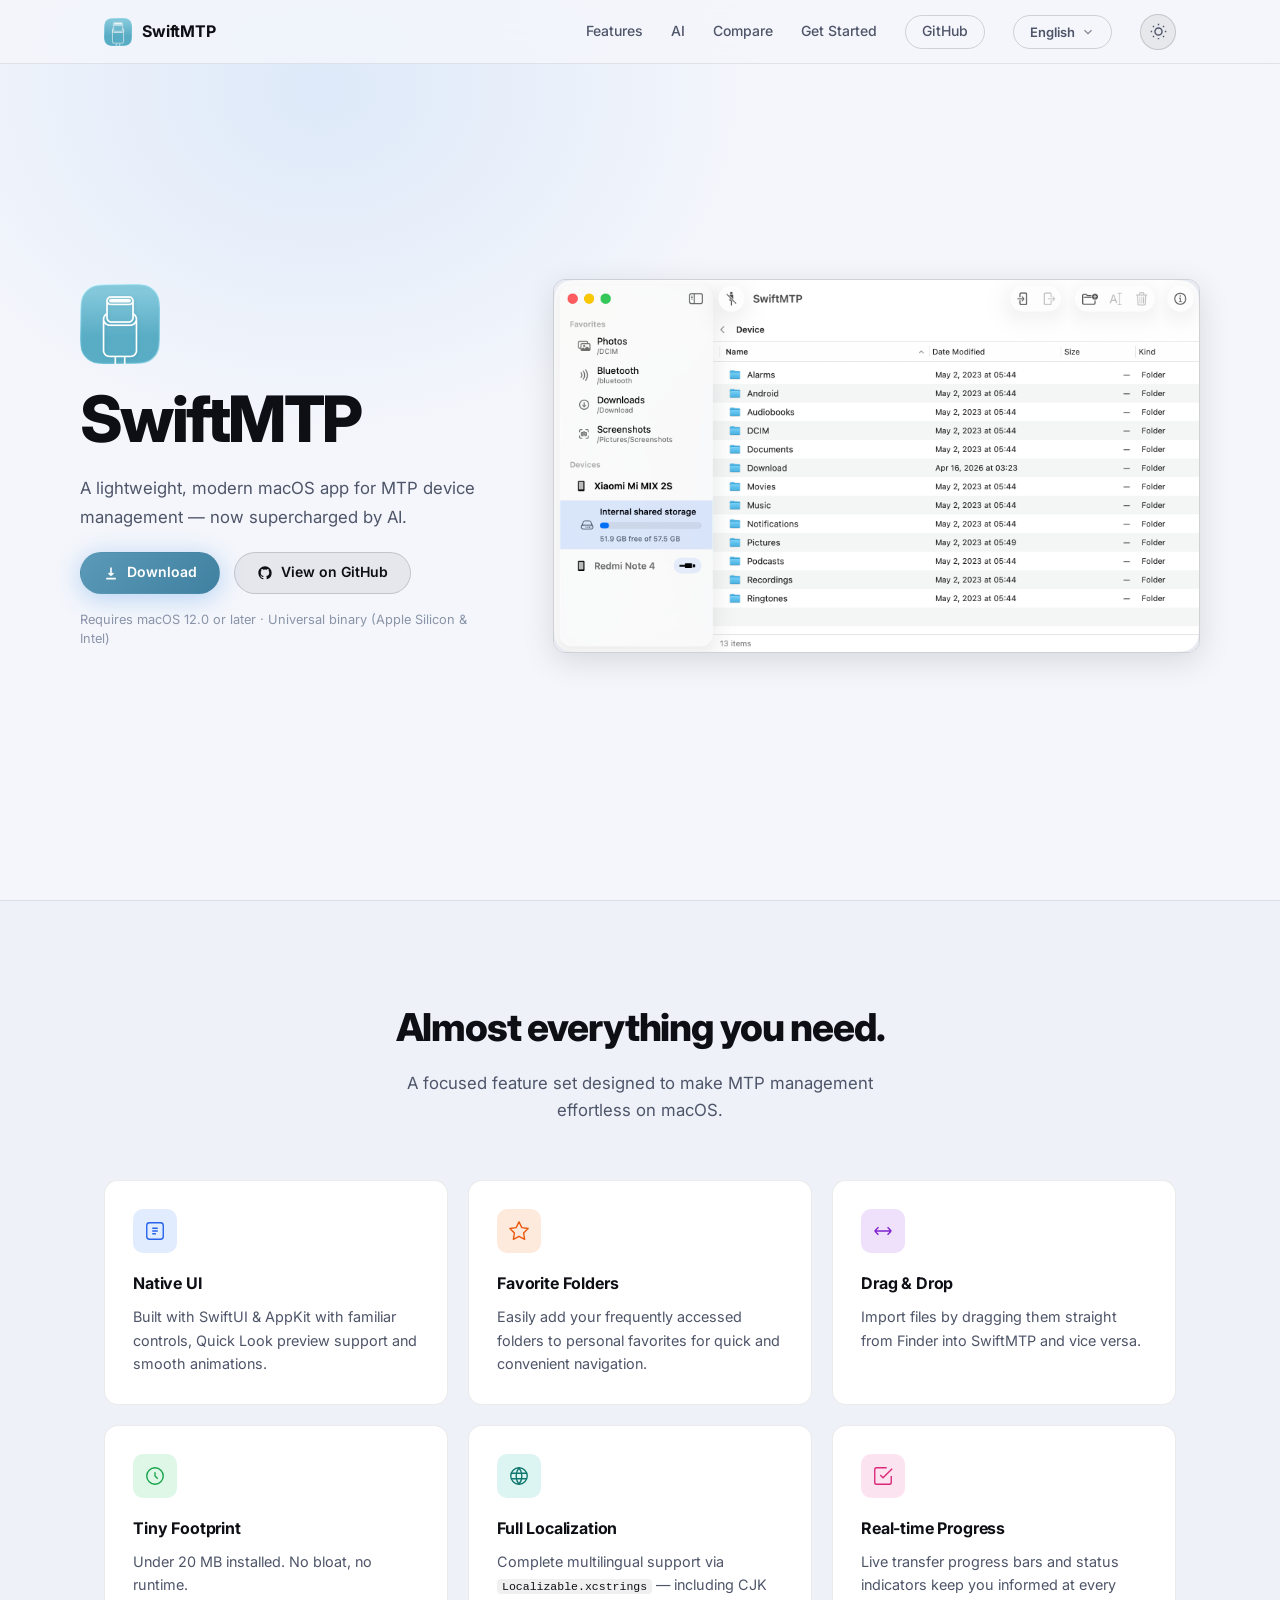
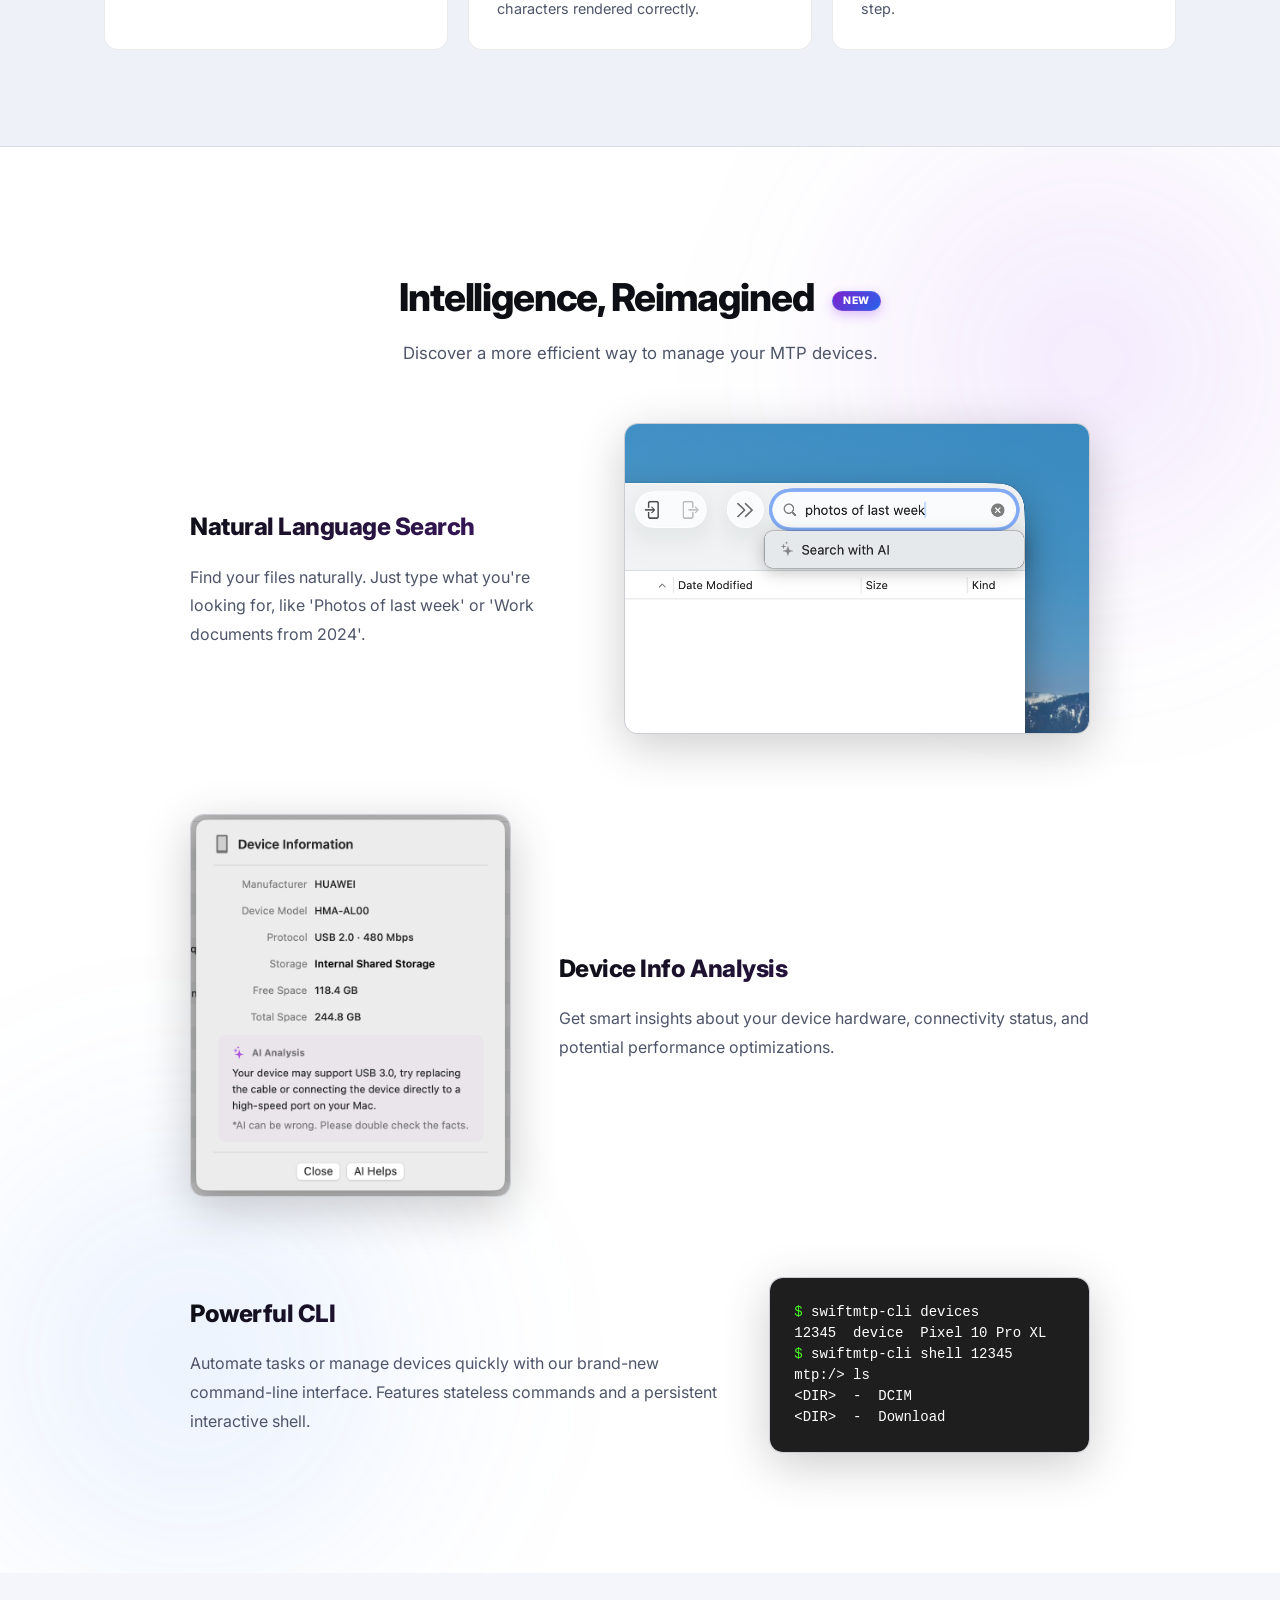
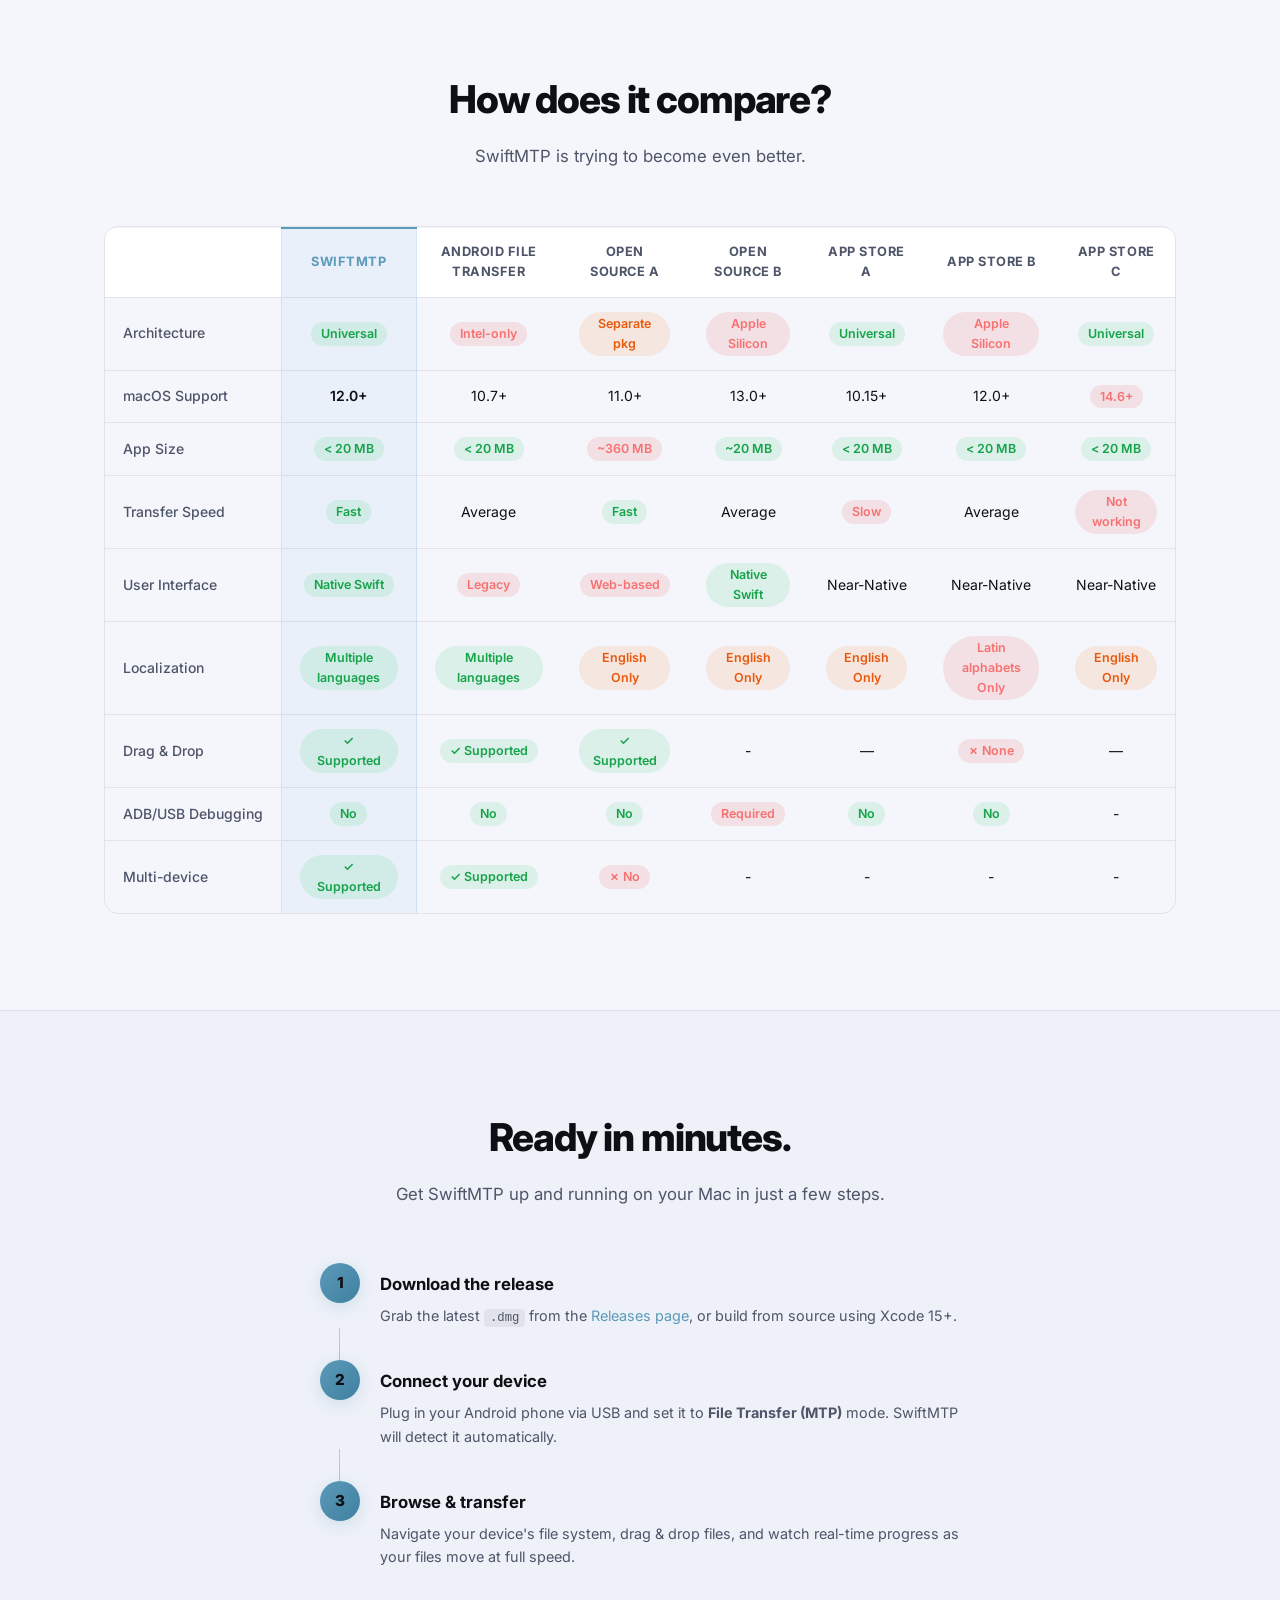
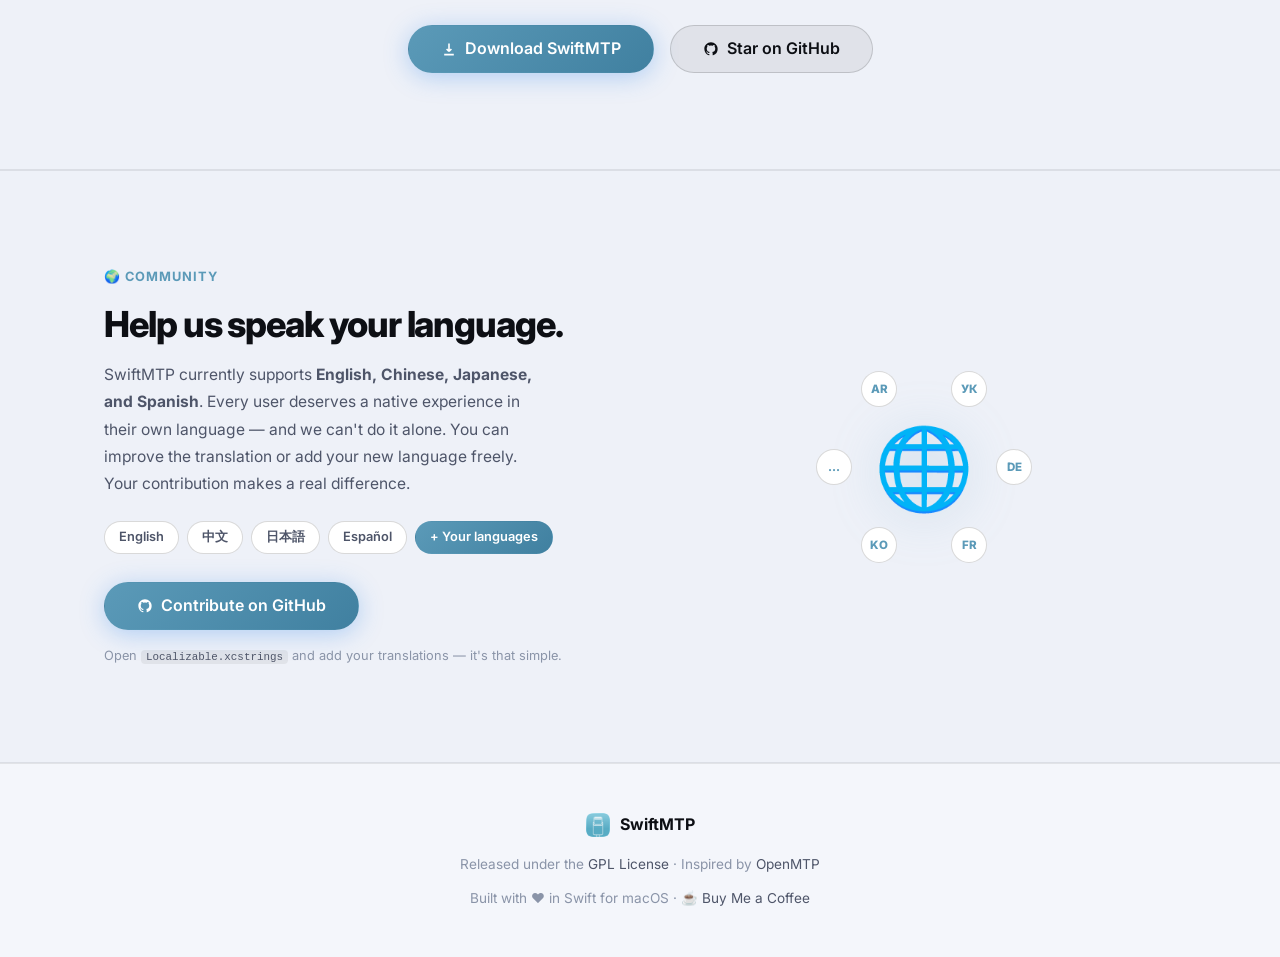
==== commit 1406eff5: "Add CLI info" ====
--- a/index.html
+++ b/index.html
@@ -4,7 +4,7 @@
 <head>
   <meta charset="UTF-8" />
   <meta name="viewport" content="width=device-width, initial-scale=1.0" />
-  <title>SwiftMTP – Native MTP File Manager for macOS</title>
+  <title>SwiftMTP – Modern Android File Transfer for macOS</title>
   <meta name="description"
     content="SwiftMTP is a lightweight, native Swift-based MTP file manager for macOS. Browse, transfer, and manage files on Android devices with blazing speed and full localization support. It's now reimagined with powerful AI features. Experience innovative natural language search, intelligent device analysis. The most advanced, native substitute for Android File Transfer." />
   <link rel="preconnect" href="https://fonts.googleapis.com" />
@@ -221,6 +221,24 @@
             <img src="assets/Device_Info_Analysis.png" alt="Device Info Analysis" class="ai-img" />
           </div>
         </div>
+        <div class="ai-item">
+          <div class="ai-content">
+            <h3 data-i18n="ai_cli">Powerful CLI</h3>
+            <p data-i18n="ai_cli_desc">Automate tasks or manage devices quickly with our brand-new command-line
+              interface. Features stateless commands and a persistent interactive shell.</p>
+          </div>
+          <div class="ai-visual ai-visual-small">
+            <div class="cli-mockup"
+              style="background:#1e1e1e; color:#fff; padding:1.5rem; border-radius:12px; font-family:monospace; font-size:14px; box-shadow: 0 10px 30px rgba(0,0,0,0.15); width: 100%; text-align: left; line-height:1.5; overflow: hidden; white-space: nowrap;">
+              <span style="color:#4af626;">$</span> swiftmtp-cli devices<br />
+              12345&nbsp;&nbsp;device&nbsp;&nbsp;Pixel 10 Pro XL<br />
+              <span style="color:#4af626;">$</span> swiftmtp-cli shell 12345<br />
+              mtp:/&gt; ls<br />
+              &lt;DIR&gt;&nbsp;&nbsp;-&nbsp;&nbsp;DCIM<br />
+              &lt;DIR&gt;&nbsp;&nbsp;-&nbsp;&nbsp;Download
+            </div>
+          </div>
+        </div>
       </div>
     </div>
   </section>
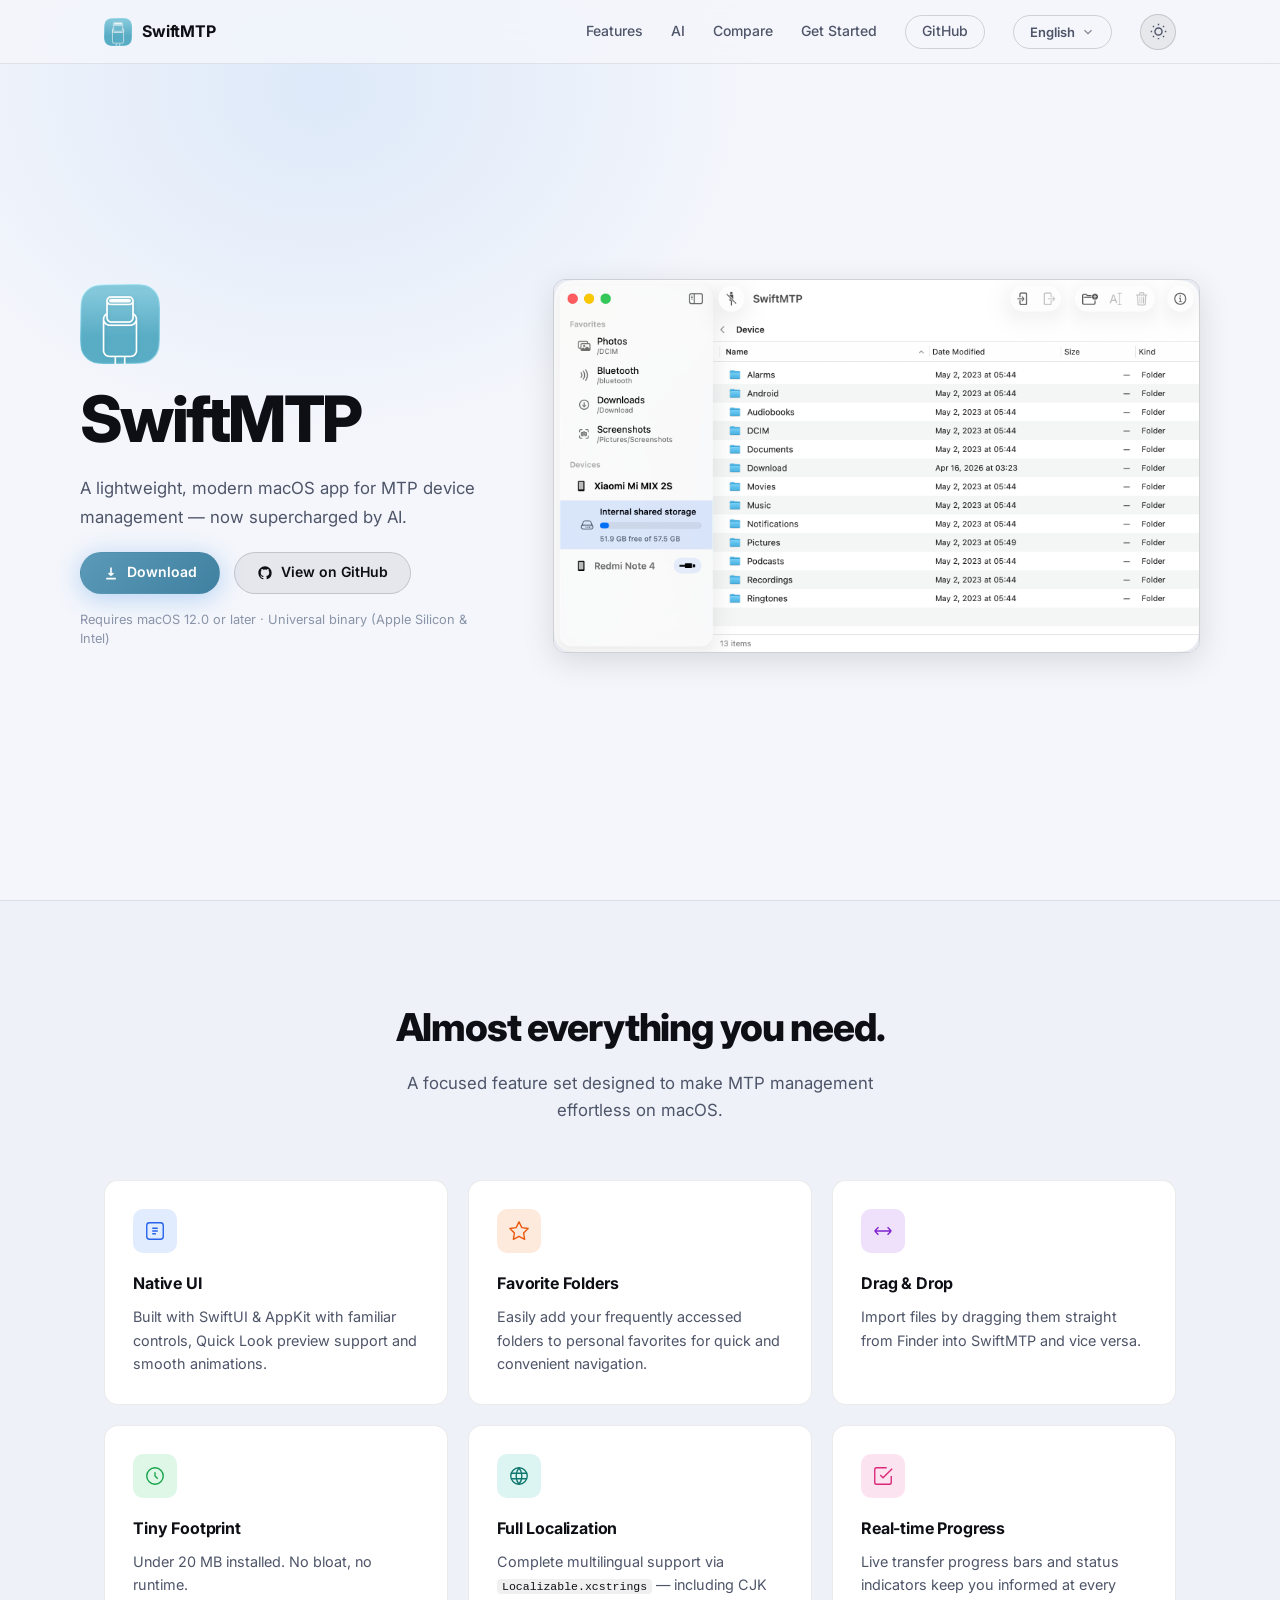
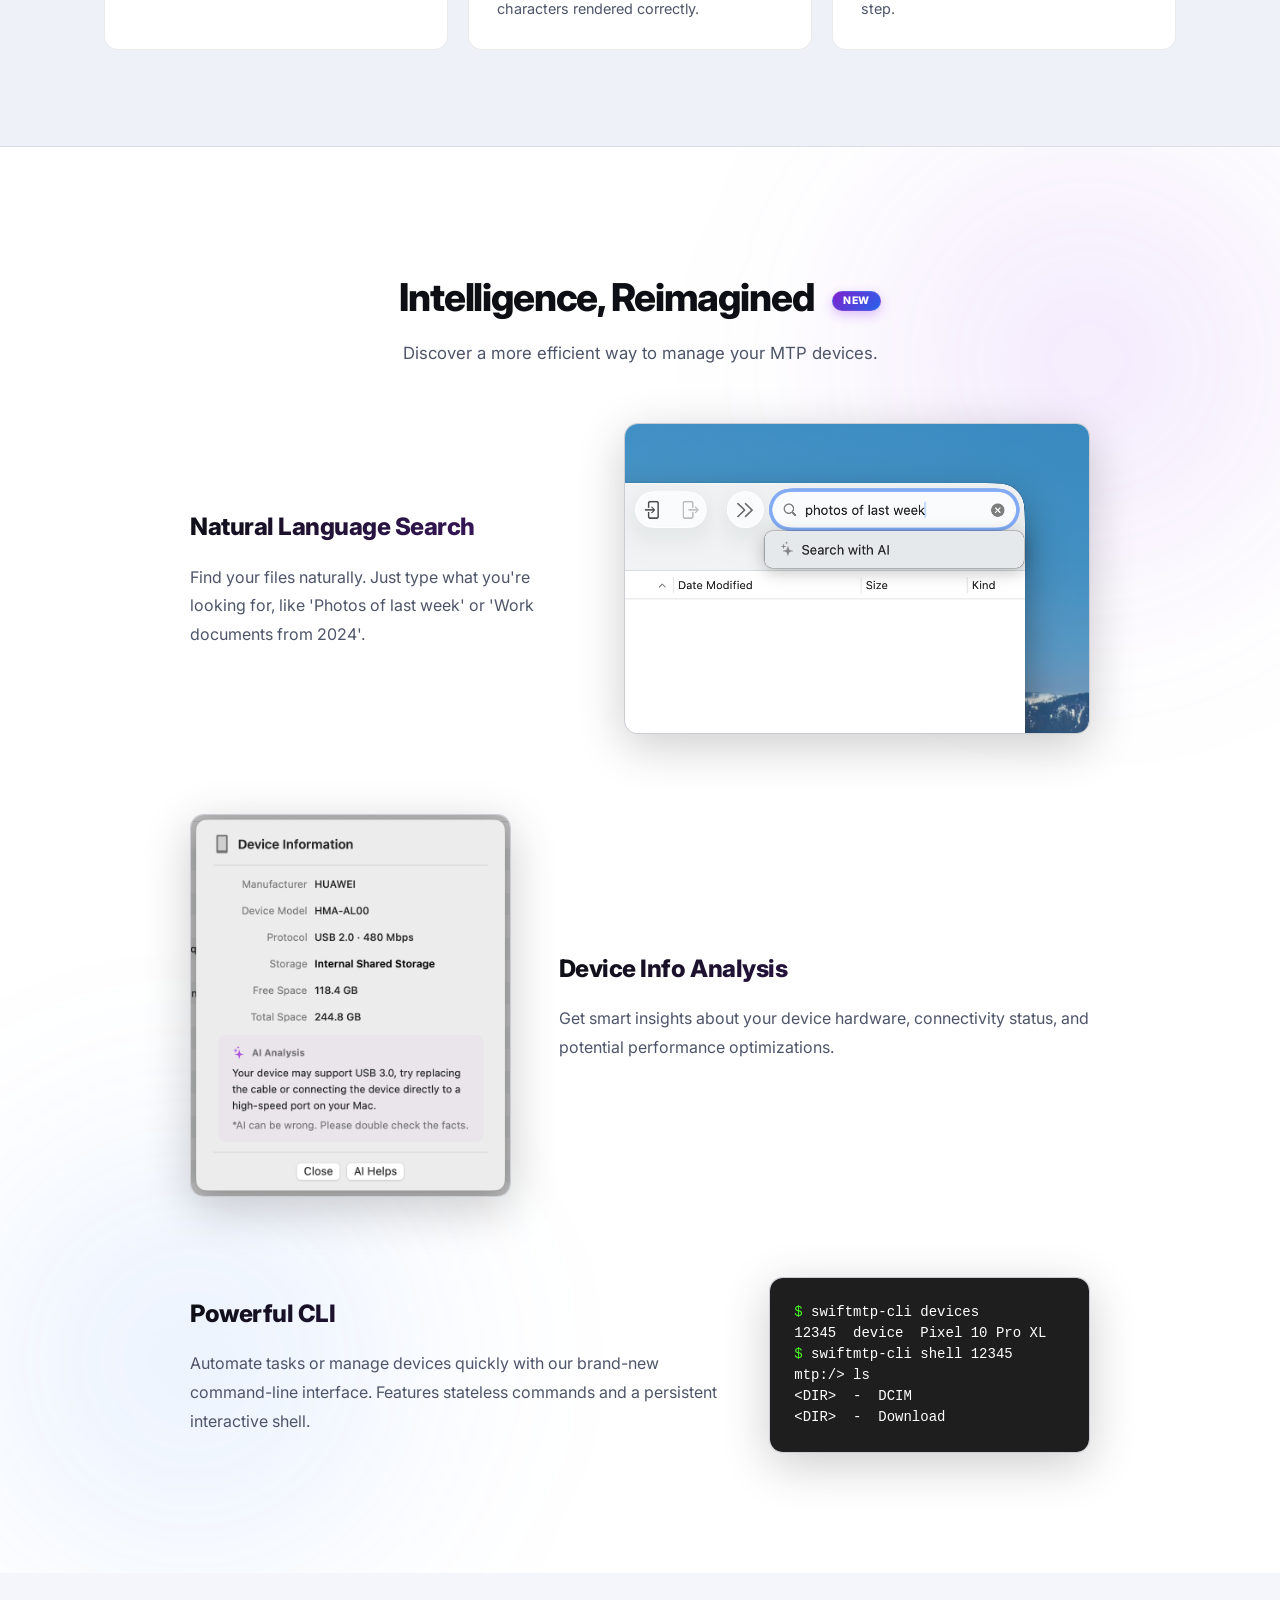
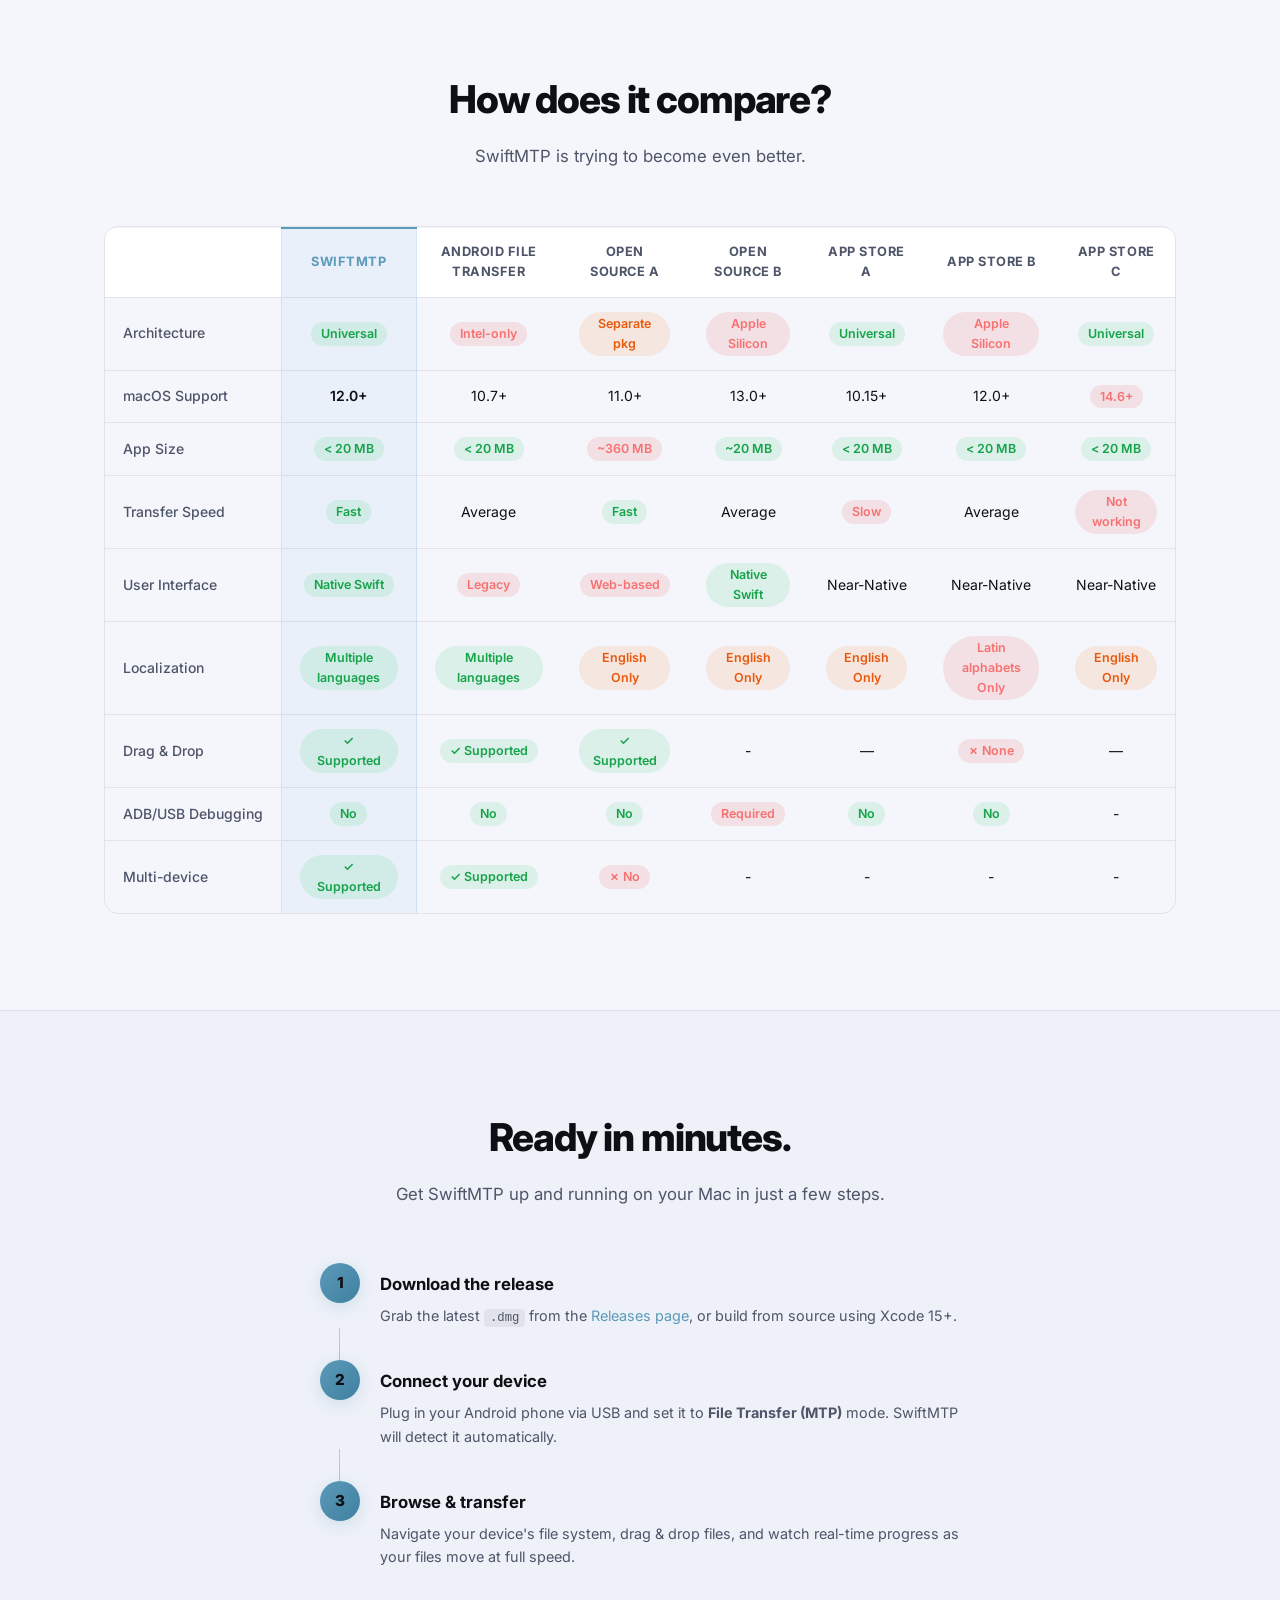
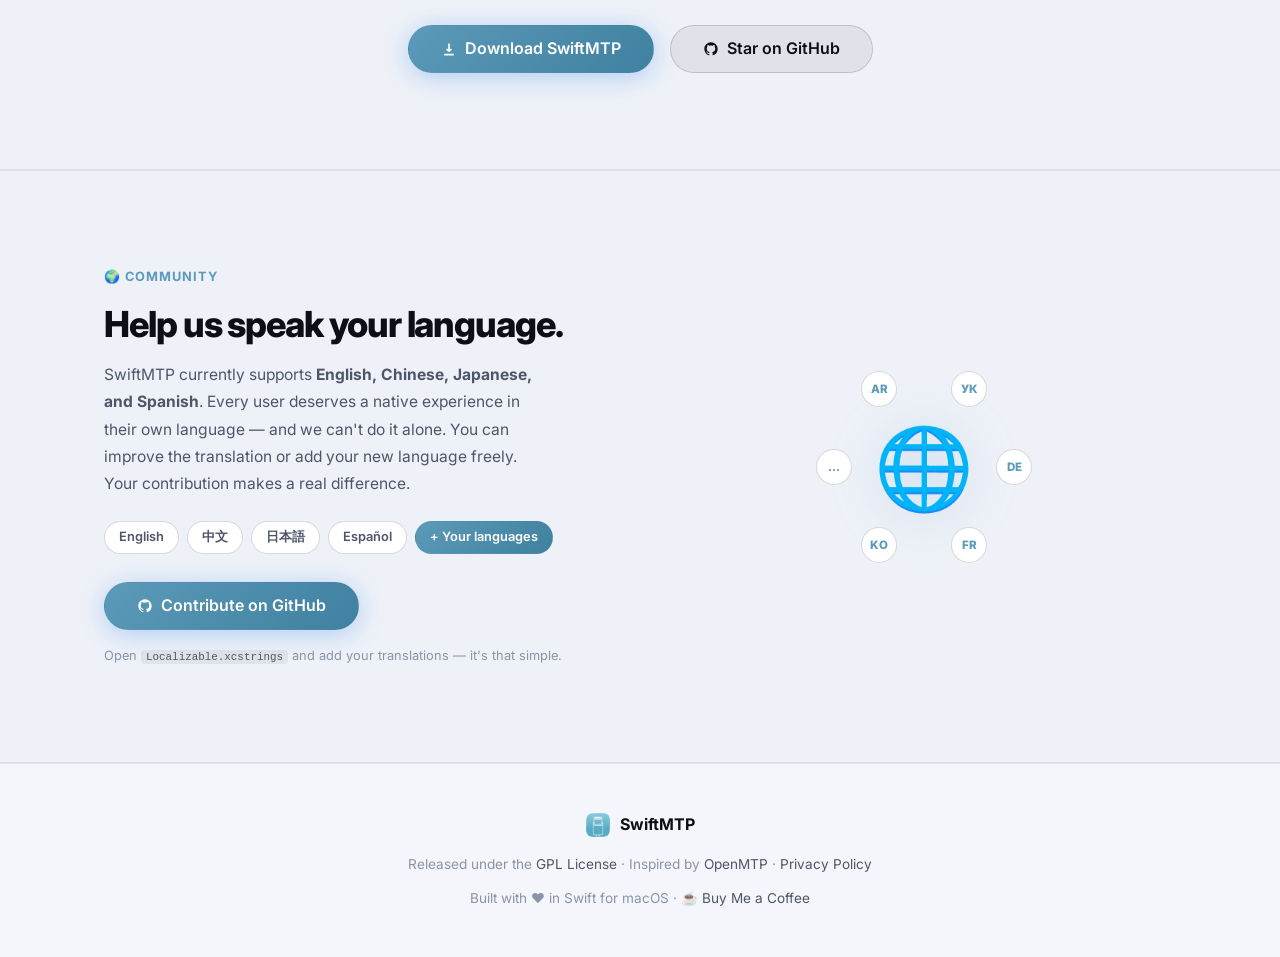
==== commit e4418195: "Add privacy policy" ====
--- a/index.html
+++ b/index.html
@@ -469,7 +469,7 @@
         <img src="assets/icon.png" alt="SwiftMTP" class="footer-icon" />
         <span>SwiftMTP</span>
       </div>
-      <p class="footer-copy" data-i18n="ft_gpl">Released under the <a href="https://www.gnu.org/licenses/gpl-2.0.html" target="_blank">GPL License</a> · Inspired by <a href="https://github.com/ganeshrvel/openmtp/" target="_blank">OpenMTP</a></p>
+      <p class="footer-copy"><span data-i18n="ft_gpl">Released under the <a href="https://www.gnu.org/licenses/gpl-2.0.html" target="_blank">GPL License</a> · Inspired by <a href="https://github.com/ganeshrvel/openmtp/" target="_blank">OpenMTP</a></span> · <a href="privacy.html">Privacy Policy</a></p>
       <p class="footer-copy" data-i18n="ft_made">Built with ❤️ in Swift for macOS · <a href="https://buymeacoffee.com/neighbor_z" target="_blank">☕️ Buy Me a Coffee</a></p>
     </div>
   </footer>
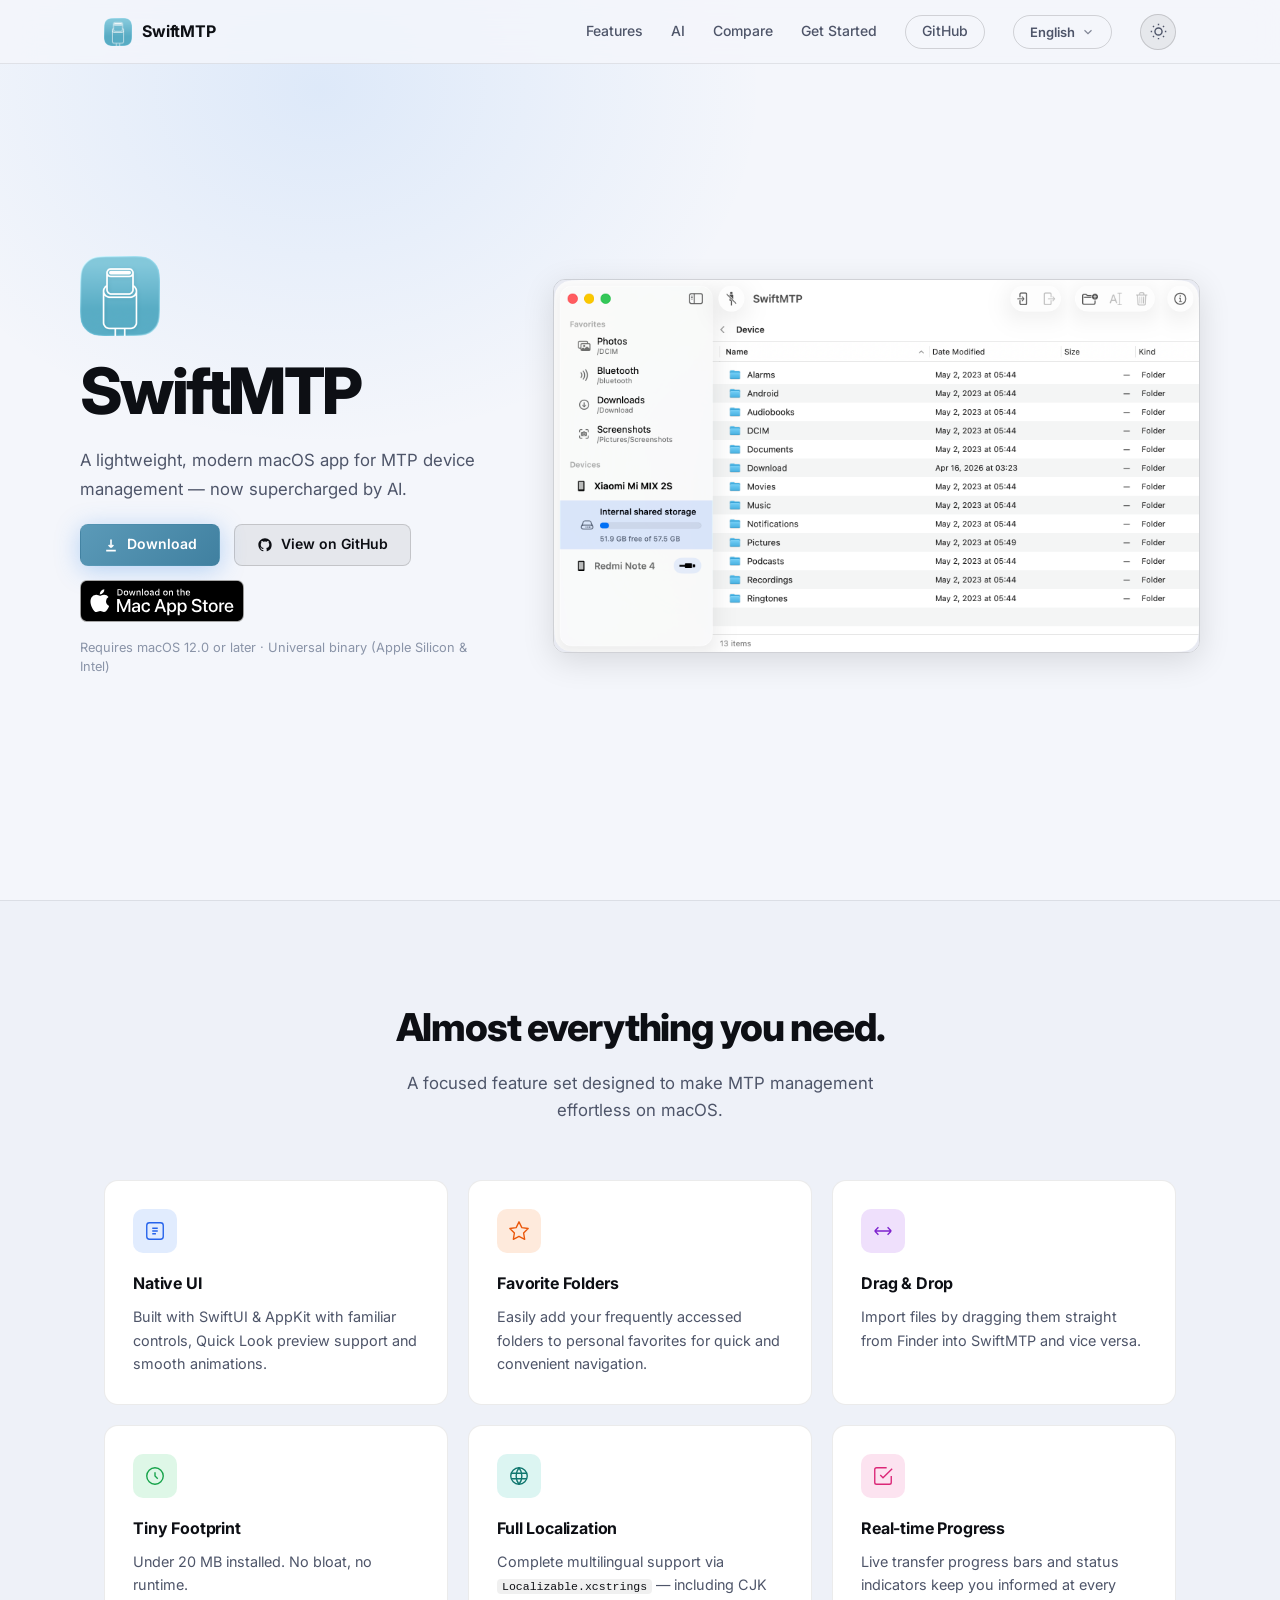
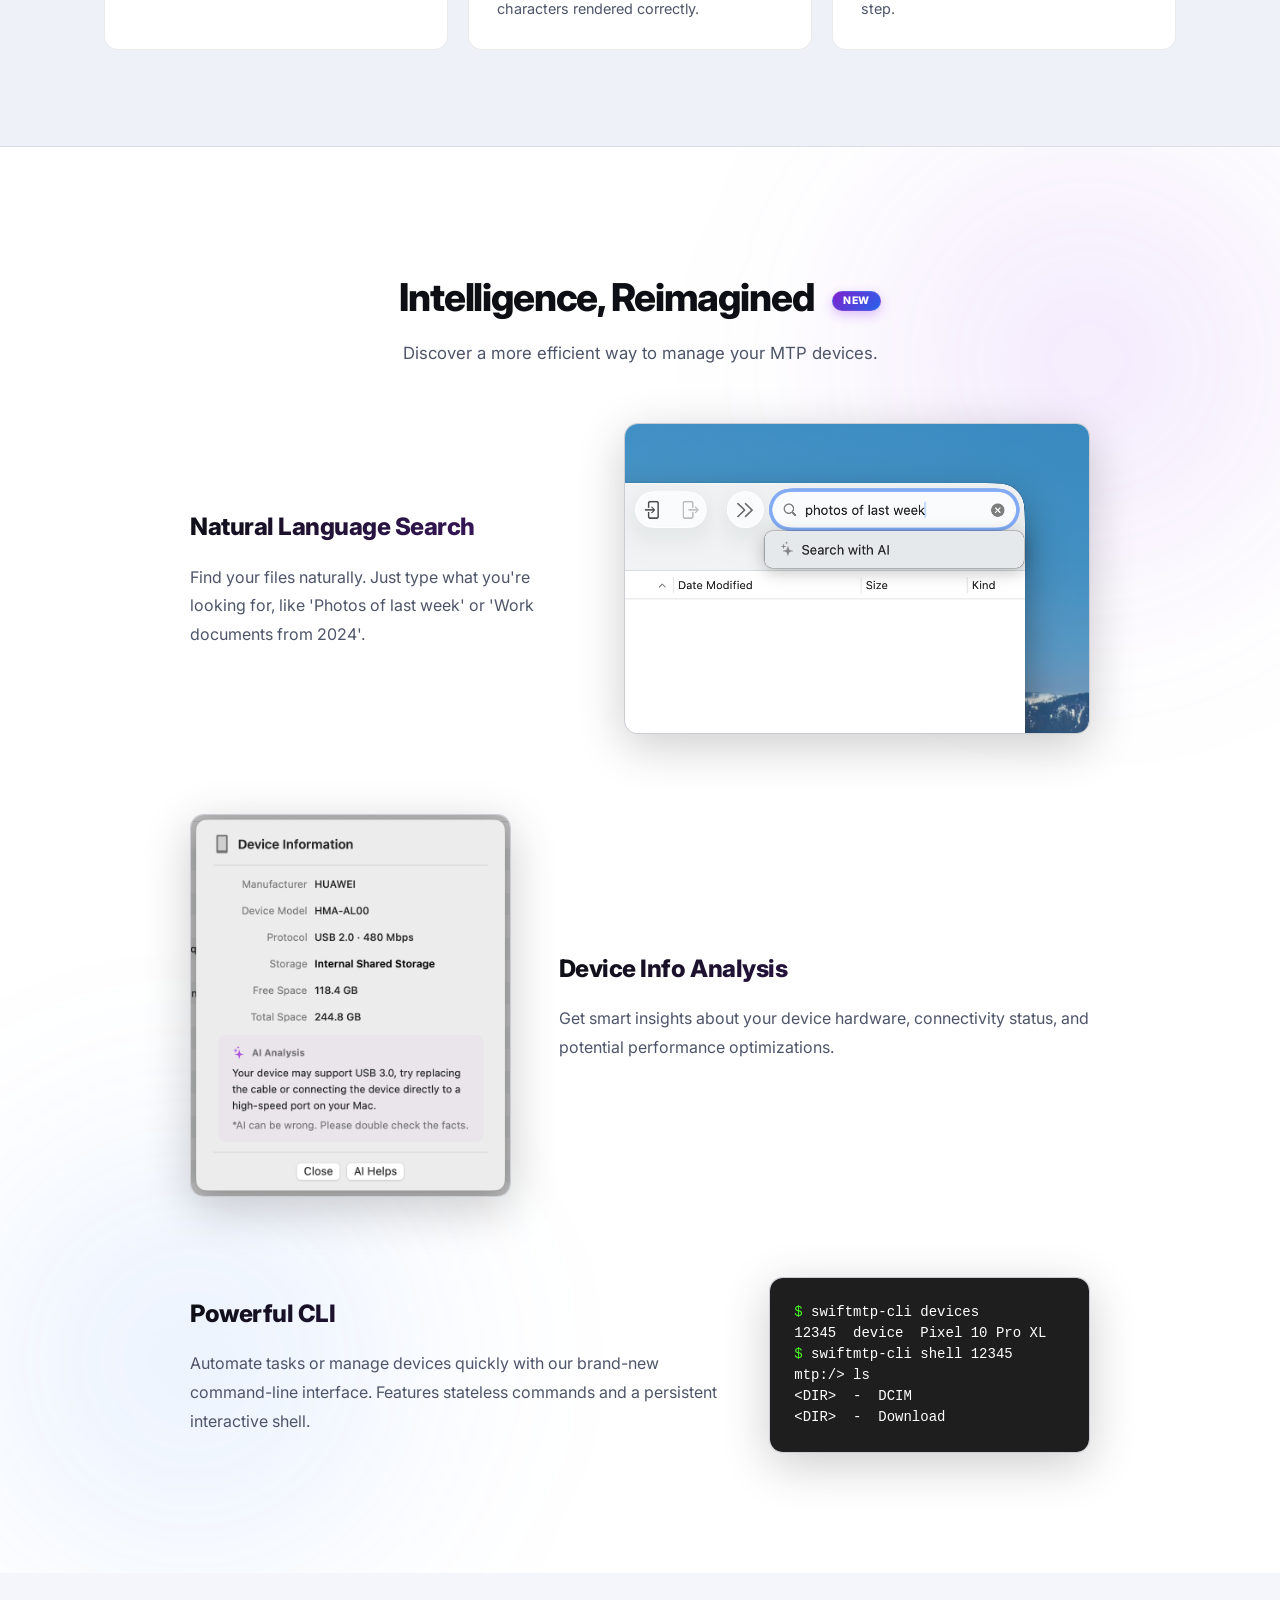
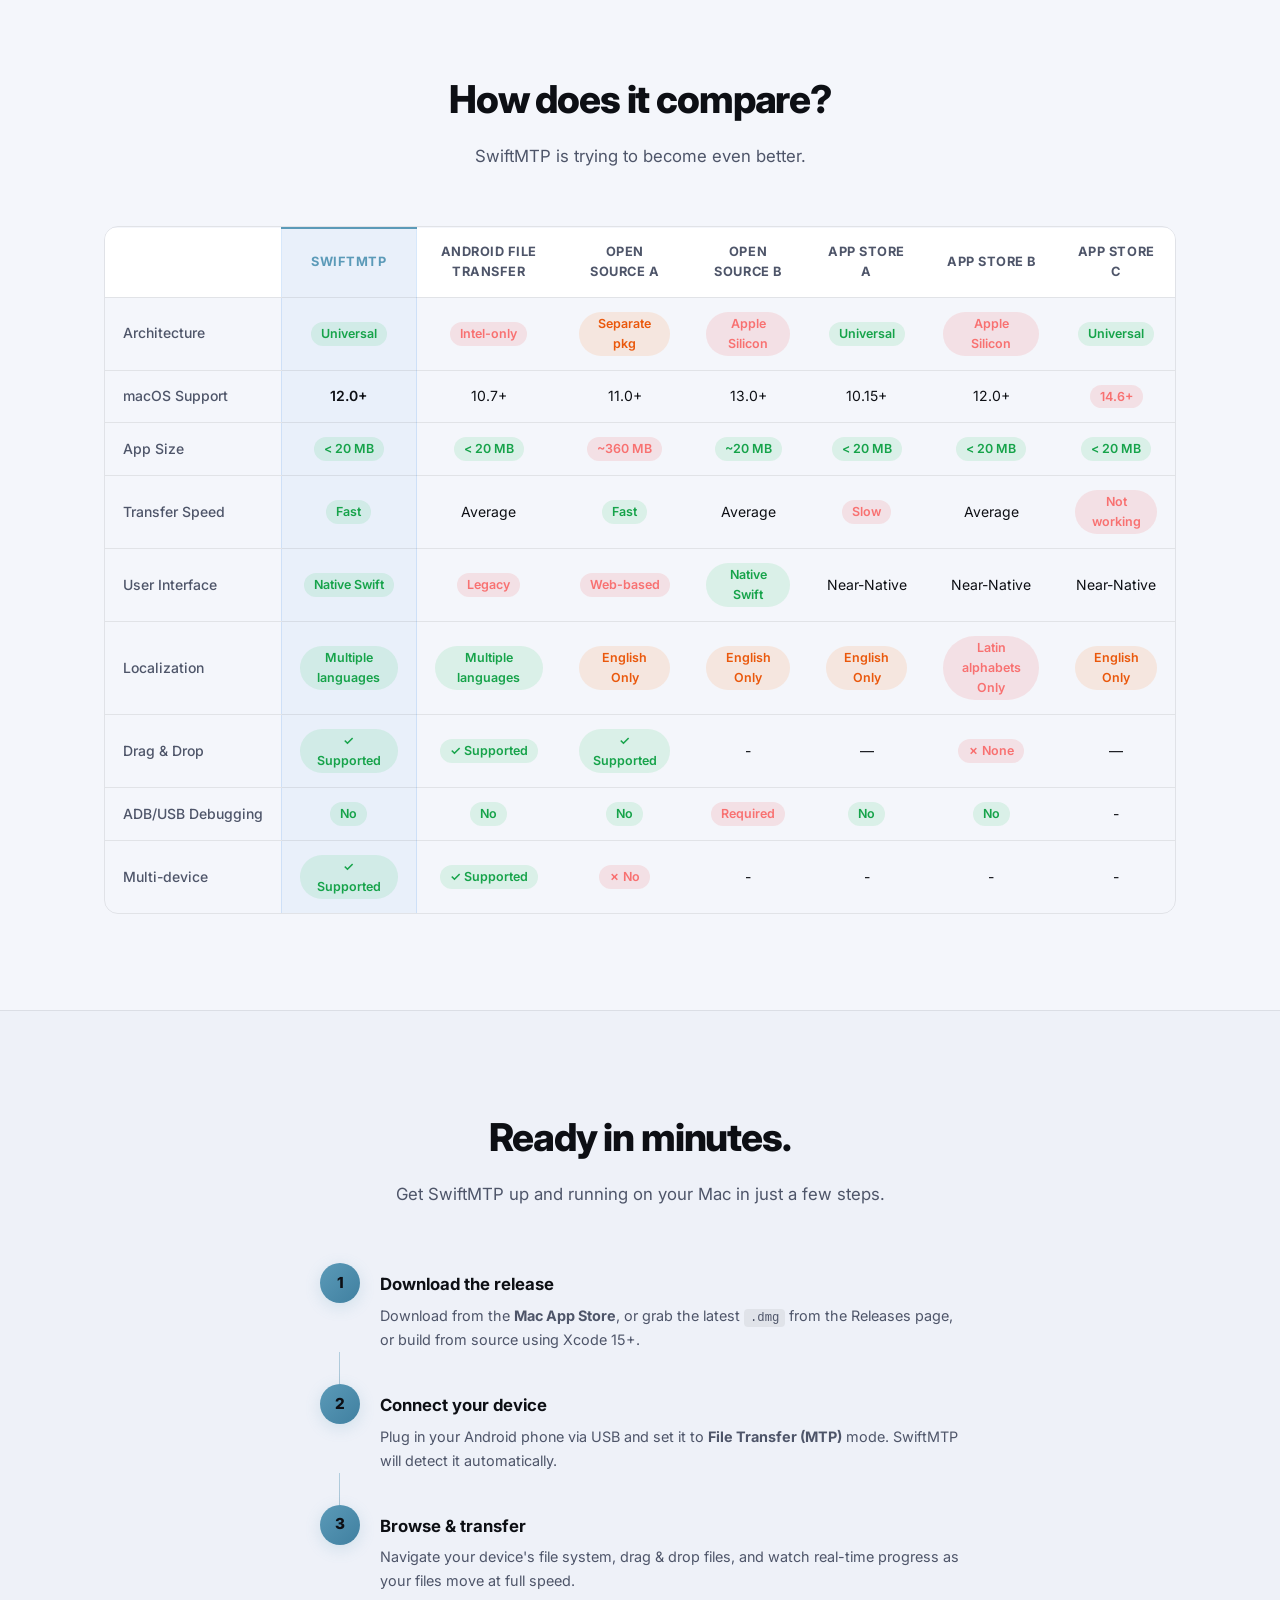
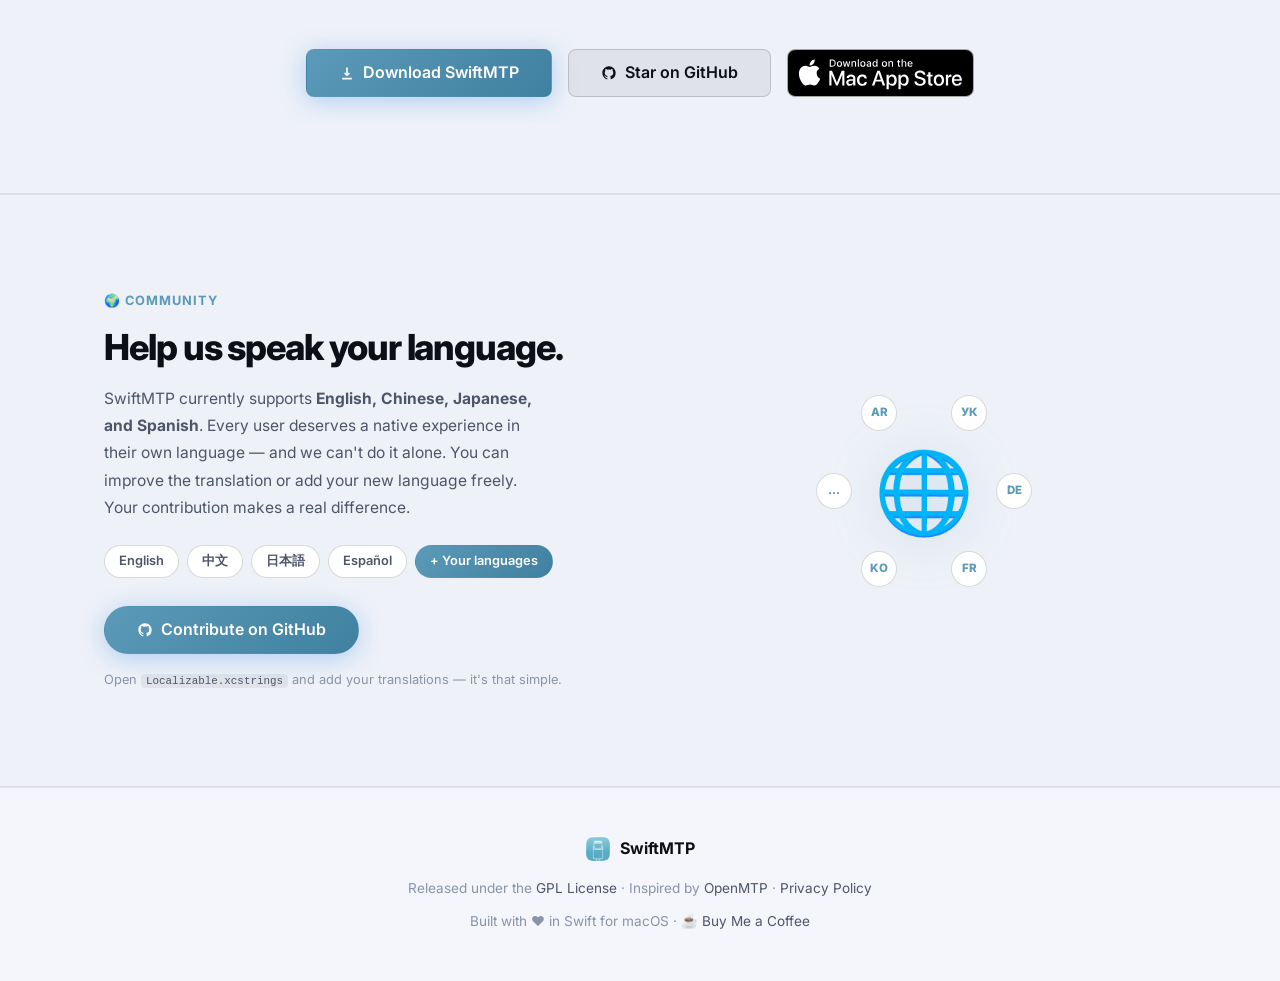
==== commit 2184c5db: "Add MAS info" ====
--- a/index.html
+++ b/index.html
@@ -92,6 +92,9 @@
             </svg>
             <span data-i18n="btn_github">View on GitHub</span>
           </a>
+          <a href="https://apps.apple.com/us/app/swiftmtp/id6802688224" target="_blank" rel="noopener" class="appstore-link">
+            <img src="assets/Download_on_the_Mac_App_Store_Badge_US-UK_RGB_blk_092917.svg" alt="Download on the Mac App Store" class="appstore-badge" id="appstore-badge-hero" />
+          </a>
         </div>
         <p class="hero-sysreq" id="hero-sysreq" data-i18n="hero_sysreq">
           Requires macOS 12.0 or later · Universal binary (Apple Silicon &amp; Intel)
@@ -413,6 +416,9 @@
               d="M12 2C6.477 2 2 6.484 2 12.017c0 4.425 2.865 8.18 6.839 9.504.5.092.682-.217.682-.483 0-.237-.008-.868-.013-1.703-2.782.605-3.369-1.343-3.369-1.343-.454-1.158-1.11-1.466-1.11-1.466-.908-.62.069-.608.069-.608 1.003.07 1.531 1.032 1.531 1.032.892 1.53 2.341 1.088 2.91.832.092-.647.35-1.088.636-1.338-2.22-.253-4.555-1.113-4.555-4.951 0-1.093.39-1.988 1.029-2.688-.103-.253-.446-1.272.098-2.65 0 0 .84-.27 2.75 1.026A9.564 9.564 0 0 1 12 6.844a9.59 9.59 0 0 1 2.504.337c1.909-1.296 2.747-1.027 2.747-1.027.546 1.379.202 2.398.1 2.651.64.7 1.028 1.595 1.028 2.688 0 3.848-2.339 4.695-4.566 4.942.359.31.678.921.678 1.856 0 1.338-.012 2.419-.012 2.747 0 .268.18.58.688.482A10.02 10.02 0 0 0 22 12.017C22 6.484 17.522 2 12 2z" />
           </svg>
           <span data-i18n="cta_github">Star on GitHub</span>
+        </a>
+        <a href="https://apps.apple.com/us/app/swiftmtp/id6802688224" target="_blank" rel="noopener" class="appstore-link">
+          <img src="assets/Download_on_the_Mac_App_Store_Badge_US-UK_RGB_blk_092917.svg" alt="Download on the Mac App Store" class="appstore-badge" id="appstore-badge-cta" />
         </a>
       </div>
     </div>
--- a/style.css
+++ b/style.css
@@ -159,6 +159,26 @@
 }
 
 /* ─── BUTTONS ─── */
+.appstore-link {
+  display: inline-block;
+  height: 42px;
+  transition: transform .2s, opacity .2s;
+}
+
+.appstore-link:hover {
+  transform: translateY(-1px);
+  opacity: 0.9;
+}
+
+.appstore-badge {
+  height: 100%;
+  width: auto;
+}
+
+.cta-block .appstore-link {
+  height: 48px;
+}
+
 .btn {
   display: inline-flex;
   align-items: center;
@@ -175,6 +195,12 @@
   border: 1.5px solid transparent;
   white-space: nowrap;
   outline: none;
+}
+
+/* Match border-radius to the adjacent App Store badge */
+.hero-cta .btn,
+.cta-block .btn {
+  border-radius: 8px;
 }
 
 .btn-icon {
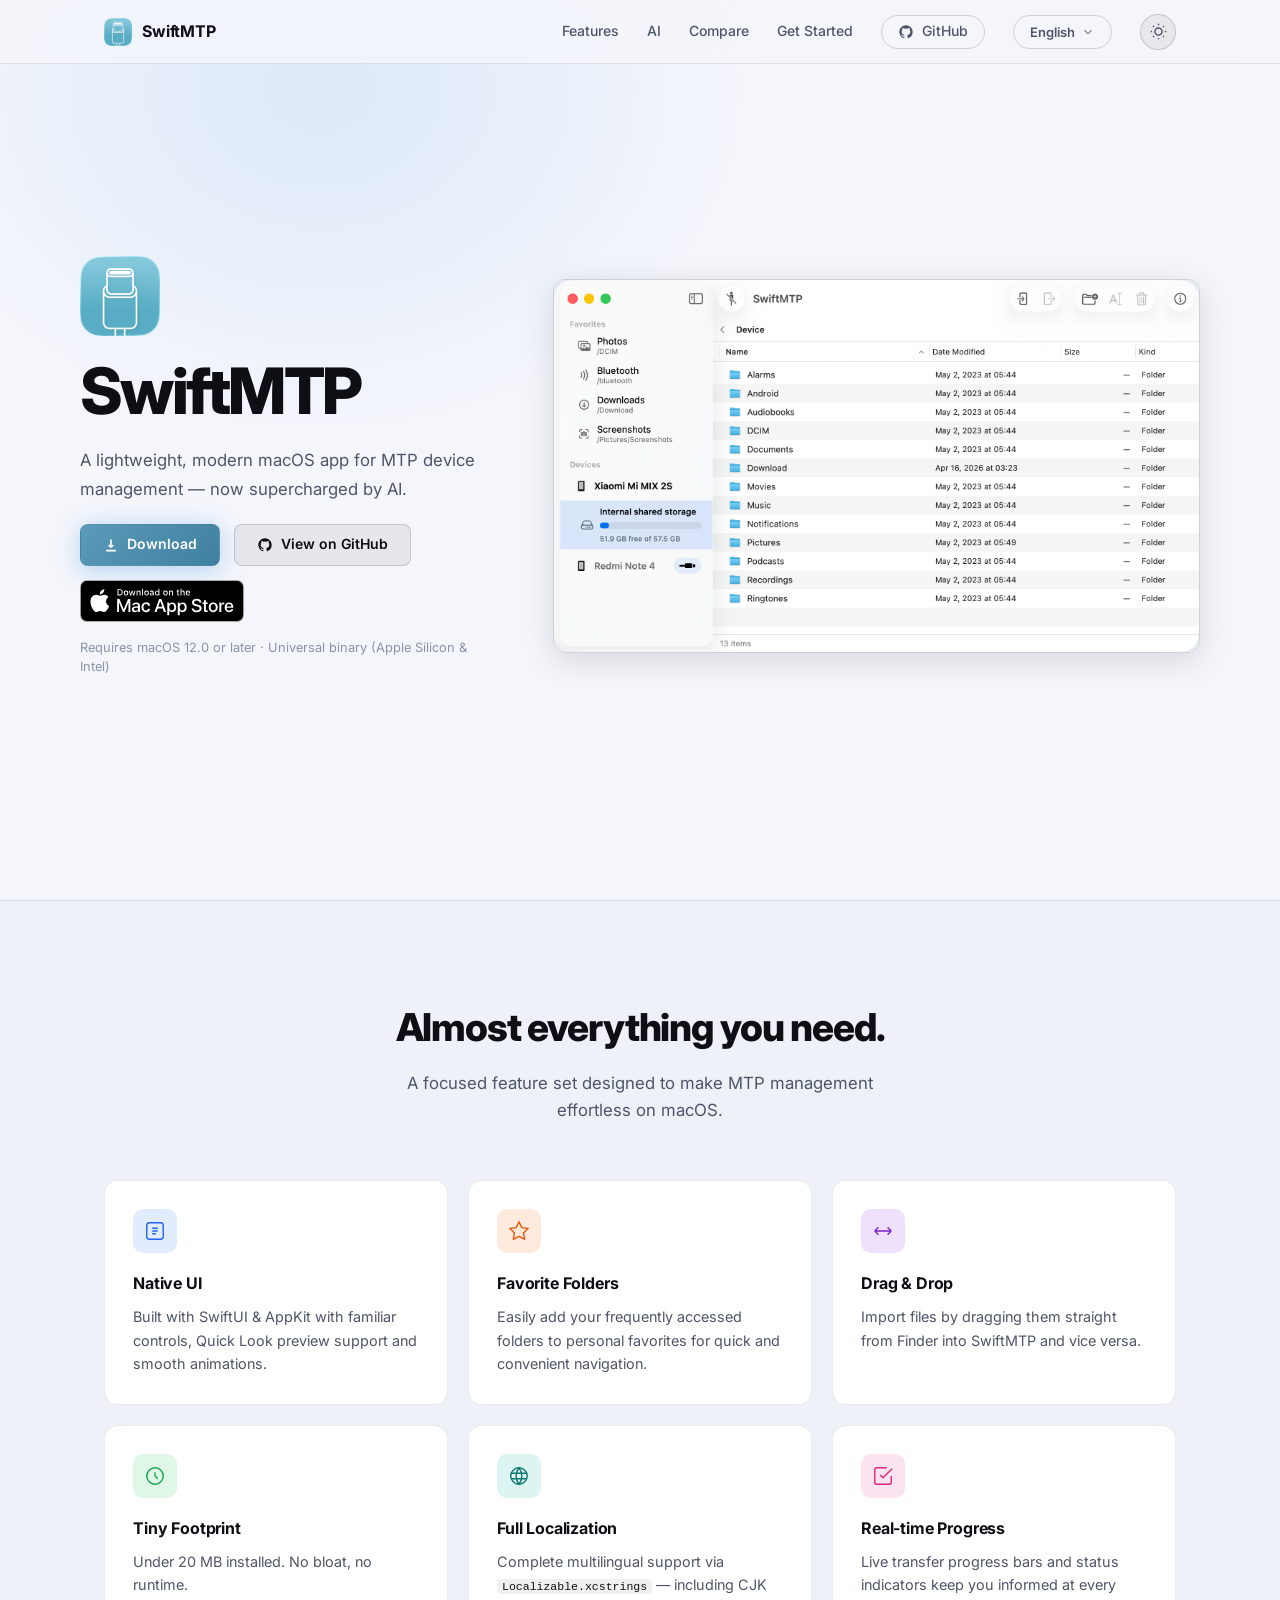
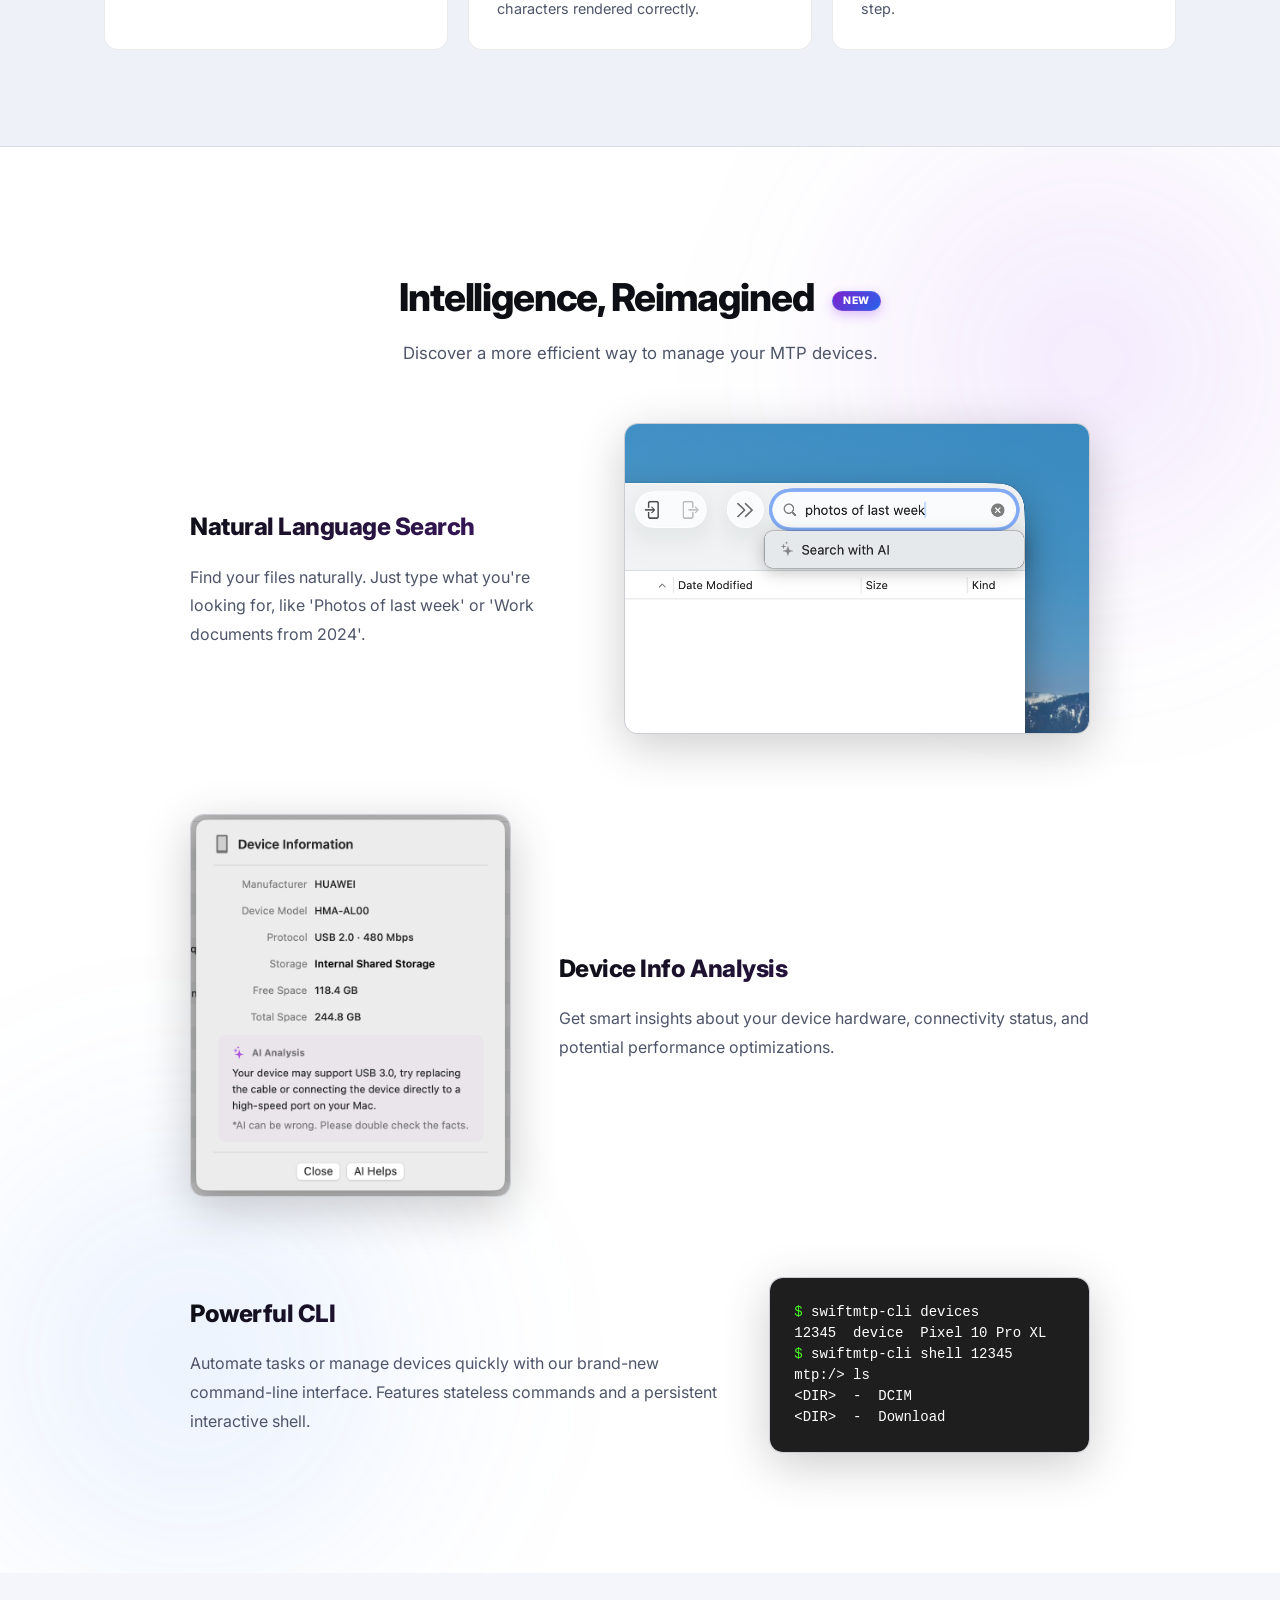
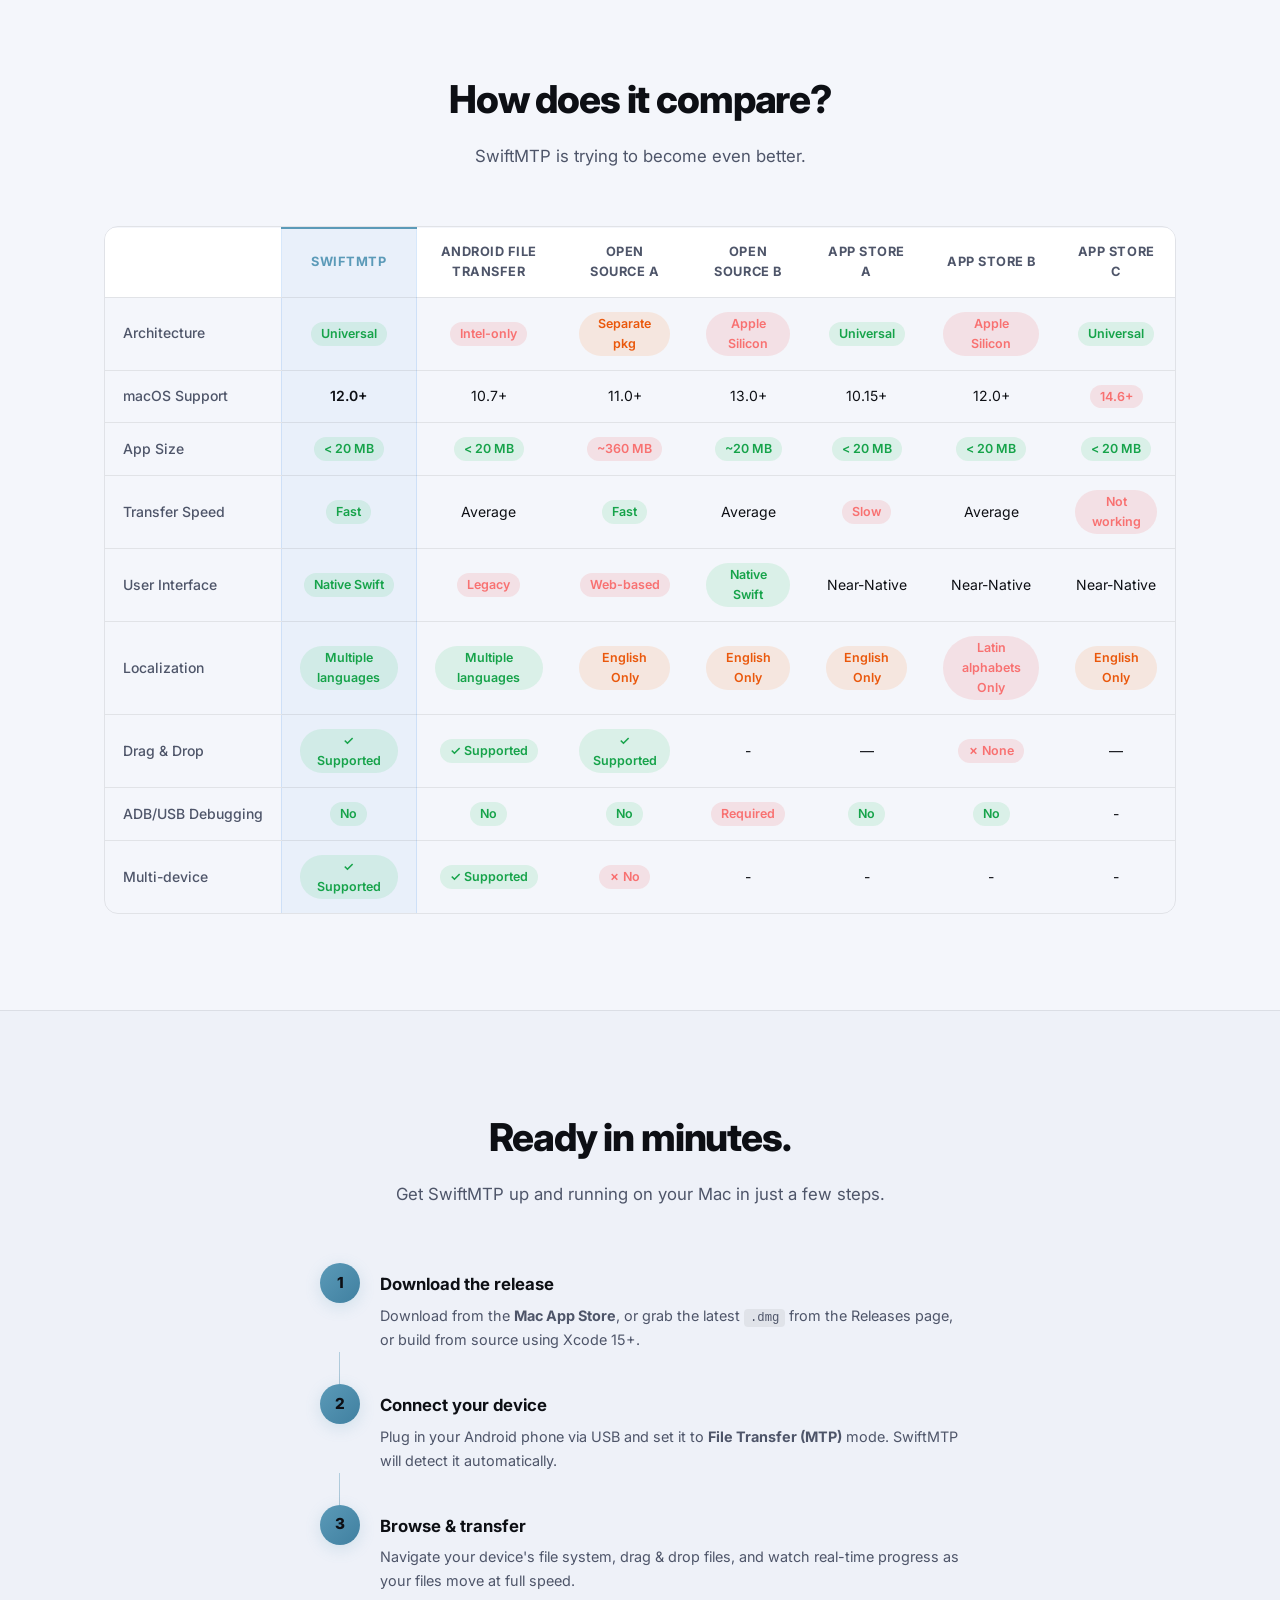
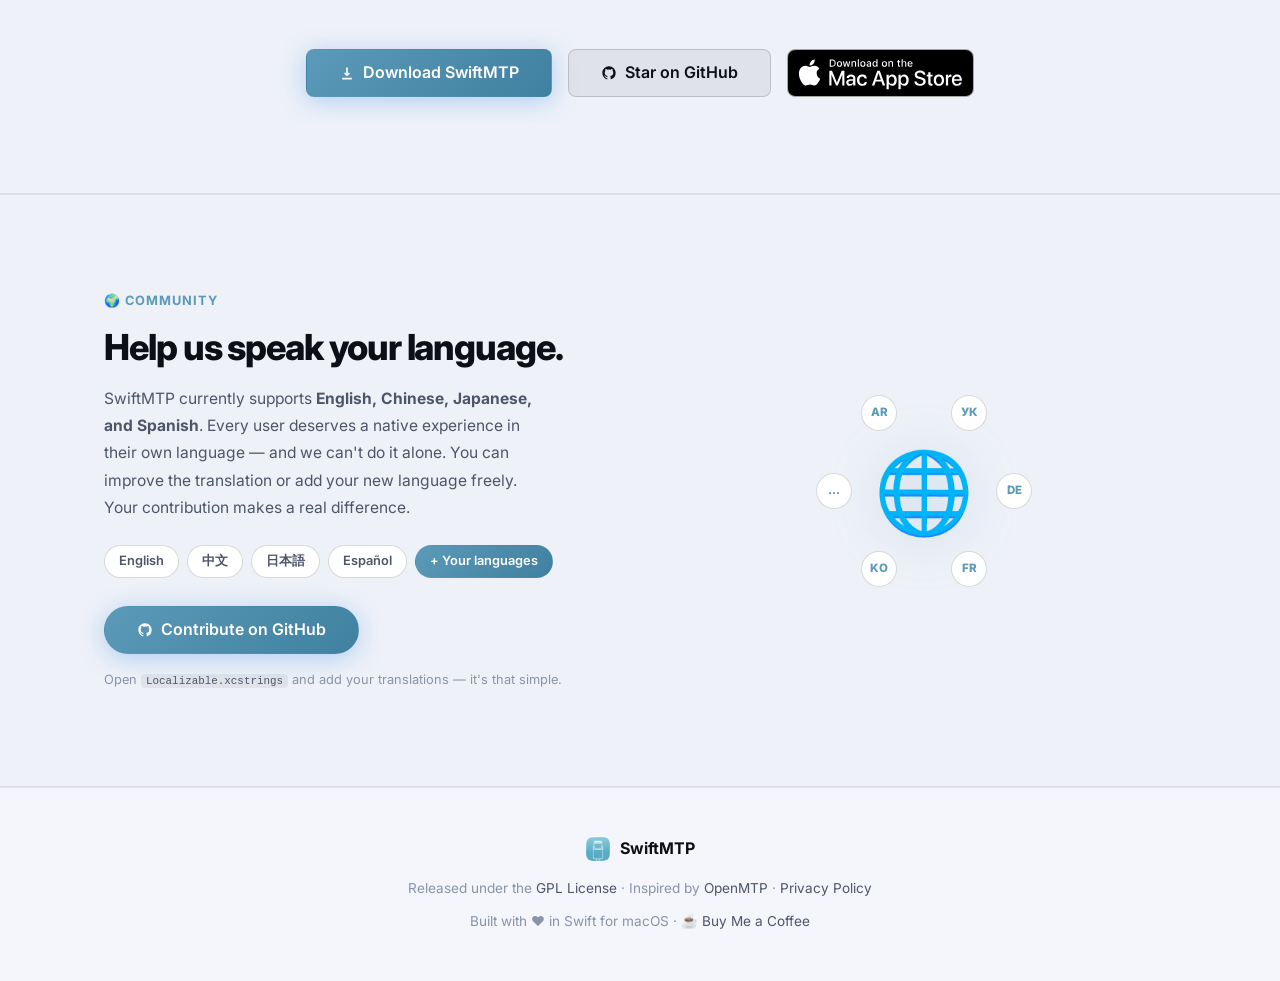
==== commit 1803de80: "Improve responsive navigation on mobile Adapt the navigation for mobile and portrait layouts, includ" ====
--- a/index.html
+++ b/index.html
@@ -30,8 +30,14 @@
         <a href="#ai-features" id="nav-ai" data-i18n="nav_ai">AI</a>
         <a href="#comparison" id="nav-comparison" data-i18n="nav_compare">Compare</a>
         <a href="#get-started" id="nav-started" data-i18n="nav_started">Get Started</a>
-        <a href="https://github.com/Neighbor-Z/SwiftMTP" target="_blank" rel="noopener" class="btn btn-outline btn-sm"
-          id="nav-github" data-i18n="nav_github">GitHub</a>
+        <a href="https://github.com/Neighbor-Z/SwiftMTP" target="_blank" rel="noopener" class="btn btn-outline btn-sm nav-github-btn"
+          id="nav-github" aria-label="GitHub" title="GitHub">
+          <svg class="btn-icon nav-github-icon" viewBox="0 0 24 24" fill="currentColor" aria-hidden="true">
+            <path
+              d="M12 2C6.477 2 2 6.484 2 12.017c0 4.425 2.865 8.18 6.839 9.504.5.092.682-.217.682-.483 0-.237-.008-.868-.013-1.703-2.782.605-3.369-1.343-3.369-1.343-.454-1.158-1.11-1.466-1.11-1.466-.908-.62.069-.608.069-.608 1.003.07 1.531 1.032 1.531 1.032.892 1.53 2.341 1.088 2.91.832.092-.647.35-1.088.636-1.338-2.22-.253-4.555-1.113-4.555-4.951 0-1.093.39-1.988 1.029-2.688-.103-.253-.446-1.272.098-2.65 0 0 .84-.27 2.75 1.026A9.564 9.564 0 0 1 12 6.844a9.59 9.59 0 0 1 2.504.337c1.909-1.296 2.747-1.027 2.747-1.027.546 1.379.202 2.398.1 2.651.64.7 1.028 1.595 1.028 2.688 0 3.848-2.339 4.695-4.566 4.942.359.31.678.921.678 1.856 0 1.338-.012 2.419-.012 2.747 0 .268.18.58.688.482A10.02 10.02 0 0 0 22 12.017C22 6.484 17.522 2 12 2z" />
+          </svg>
+          <span class="nav-github-text" data-i18n="nav_github">GitHub</span>
+        </a>
         <div class="custom-dropdown" id="lang-menu">
           <button class="btn btn-outline btn-sm dropdown-toggle" id="lang-toggle" aria-haspopup="listbox" aria-expanded="false">
             <span class="dropdown-label" id="lang-label">English</span>
--- a/style.css
+++ b/style.css
@@ -156,6 +156,20 @@
 
 .nav-links a:hover {
   color: var(--text-primary);
+}
+
+.nav-github-btn {
+  display: inline-flex;
+  align-items: center;
+  gap: 7px;
+  flex-shrink: 0;
+}
+
+.nav-github-btn .nav-github-icon {
+  width: 16px;
+  height: 16px;
+  fill: currentColor;
+  flex-shrink: 0;
 }
 
 /* ─── BUTTONS ─── */
@@ -1275,11 +1289,80 @@
   }
 }
 
-@media (max-width: 640px) {
+/* ─── MOBILE & PORTRAIT NAVIGATION ─── */
+@media (max-width: 768px), (orientation: portrait) and (max-width: 900px) {
+  .nav-inner {
+    padding: 0 16px;
+  }
+
+  .nav-links {
+    gap: 10px;
+  }
+
+  /* Hide navigation text links on mobile/portrait */
   .nav-links a:not(.btn) {
     display: none;
   }
 
+  /* Order: Language Selector (1) -> GitHub Icon (2) -> Theme Toggle (3) */
+  .custom-dropdown#lang-menu {
+    order: 1;
+  }
+
+  .custom-dropdown .dropdown-toggle {
+    height: 36px;
+    padding: 0 12px;
+    font-size: 0.8125rem;
+    gap: 5px;
+  }
+
+  #nav-github.nav-github-btn {
+    order: 2;
+    width: 36px;
+    height: 36px;
+    min-width: 36px;
+    padding: 0;
+    border-radius: 50%;
+    background: var(--bg-code);
+    border: 1.5px solid var(--border-active);
+    color: var(--text-secondary);
+    display: inline-flex;
+    align-items: center;
+    justify-content: center;
+    flex-shrink: 0;
+    transition: background .2s, border-color .2s, color .2s, transform .2s;
+  }
+
+  #nav-github.nav-github-btn:hover,
+  #nav-github.nav-github-btn:active {
+    background: var(--bg-hover-row);
+    border-color: var(--accent);
+    color: var(--accent);
+    transform: scale(1.08);
+  }
+
+  #nav-github.nav-github-btn .nav-github-icon {
+    width: 18px;
+    height: 18px;
+    margin: 0;
+  }
+
+  #nav-github.nav-github-btn .nav-github-text {
+    display: none;
+  }
+
+  #theme-toggle {
+    order: 3;
+    width: 36px;
+    height: 36px;
+  }
+
+  .dropdown-list {
+    max-width: calc(100vw - 32px);
+  }
+}
+
+@media (max-width: 640px) {
   .features-grid {
     grid-template-columns: 1fr;
   }
@@ -1300,4 +1383,44 @@
     flex-direction: column;
     align-items: center;
   }
+}
+
+@media (max-width: 380px) {
+  .nav-inner {
+    padding: 0 10px;
+  }
+
+  .nav-brand {
+    gap: 8px;
+  }
+
+  .nav-icon {
+    width: 24px;
+    height: 24px;
+  }
+
+  .nav-title {
+    font-size: 0.9375rem;
+  }
+
+  .nav-links {
+    gap: 6px;
+  }
+
+  .custom-dropdown .dropdown-toggle {
+    padding: 0 8px;
+    font-size: 0.75rem;
+  }
+
+  #nav-github.nav-github-btn,
+  #theme-toggle {
+    width: 34px;
+    height: 34px;
+    min-width: 34px;
+  }
+
+  #nav-github.nav-github-btn .nav-github-icon {
+    width: 16px;
+    height: 16px;
+  }
 }
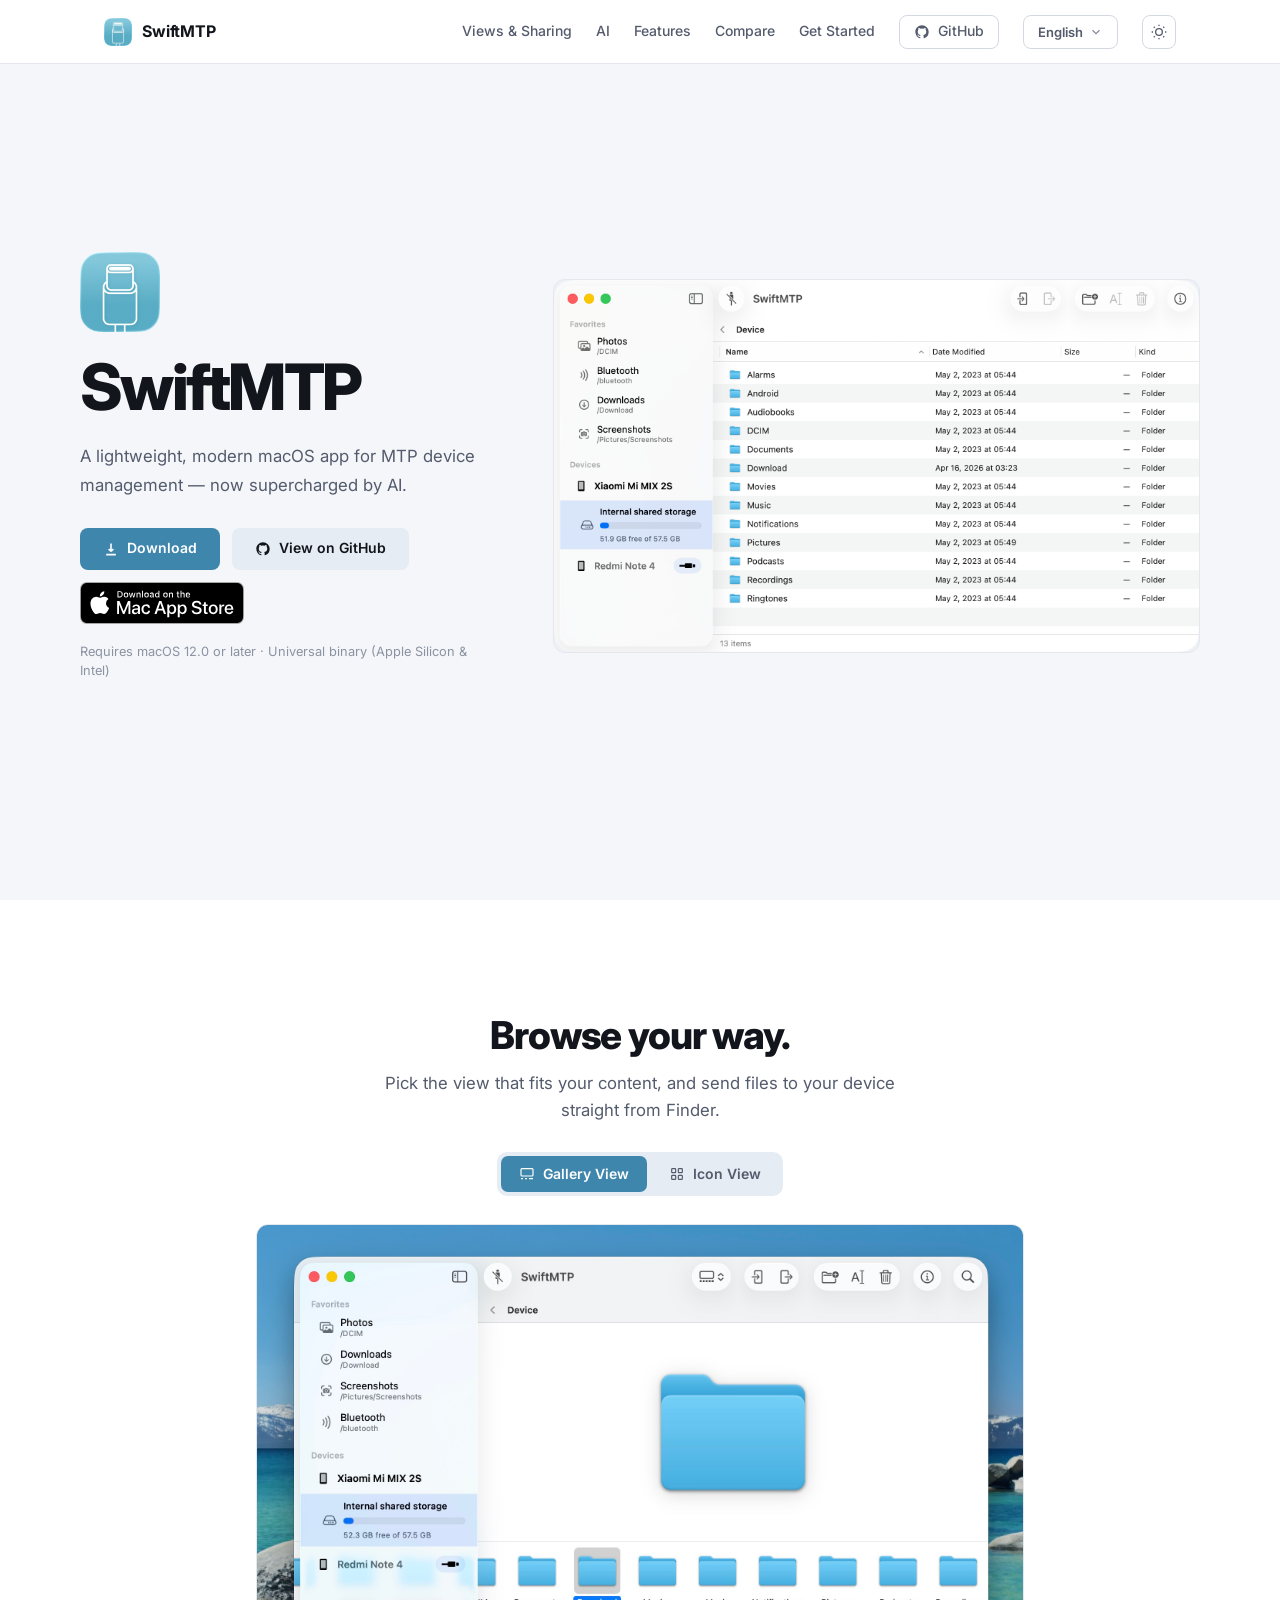
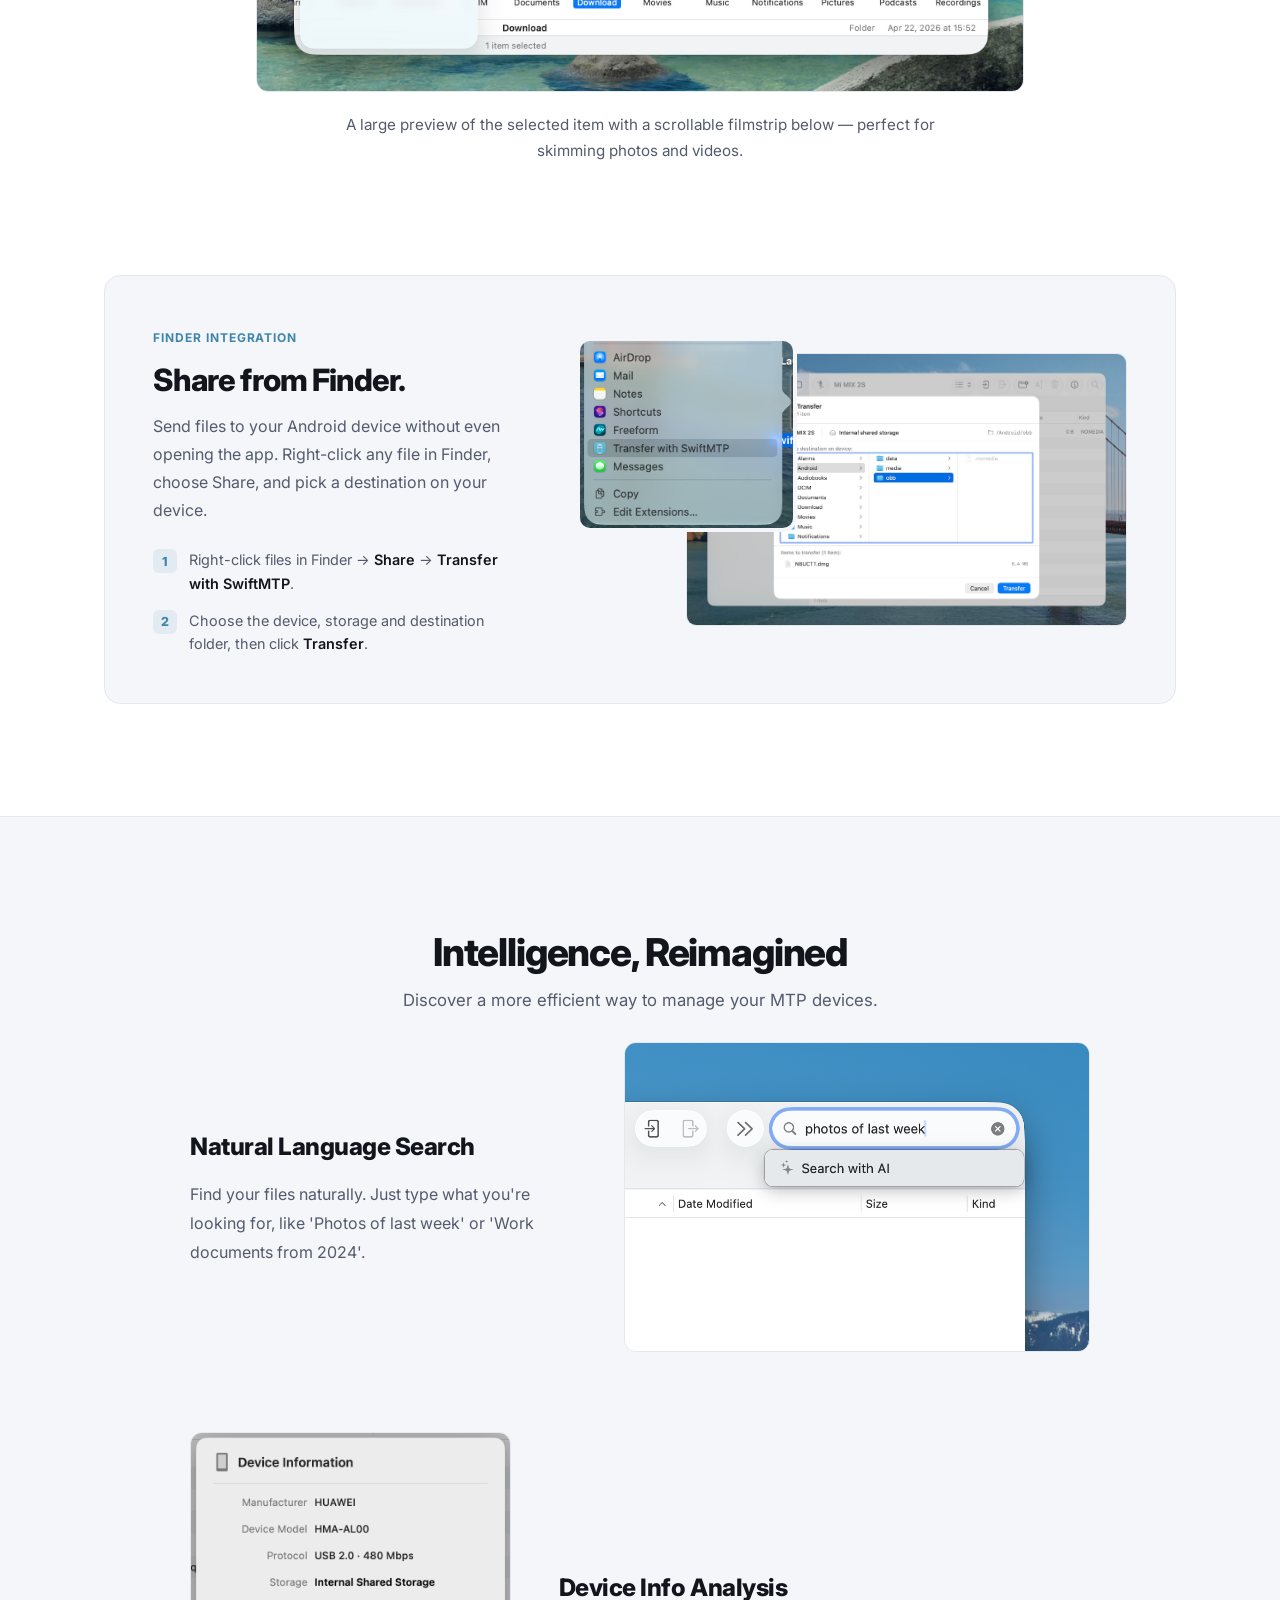
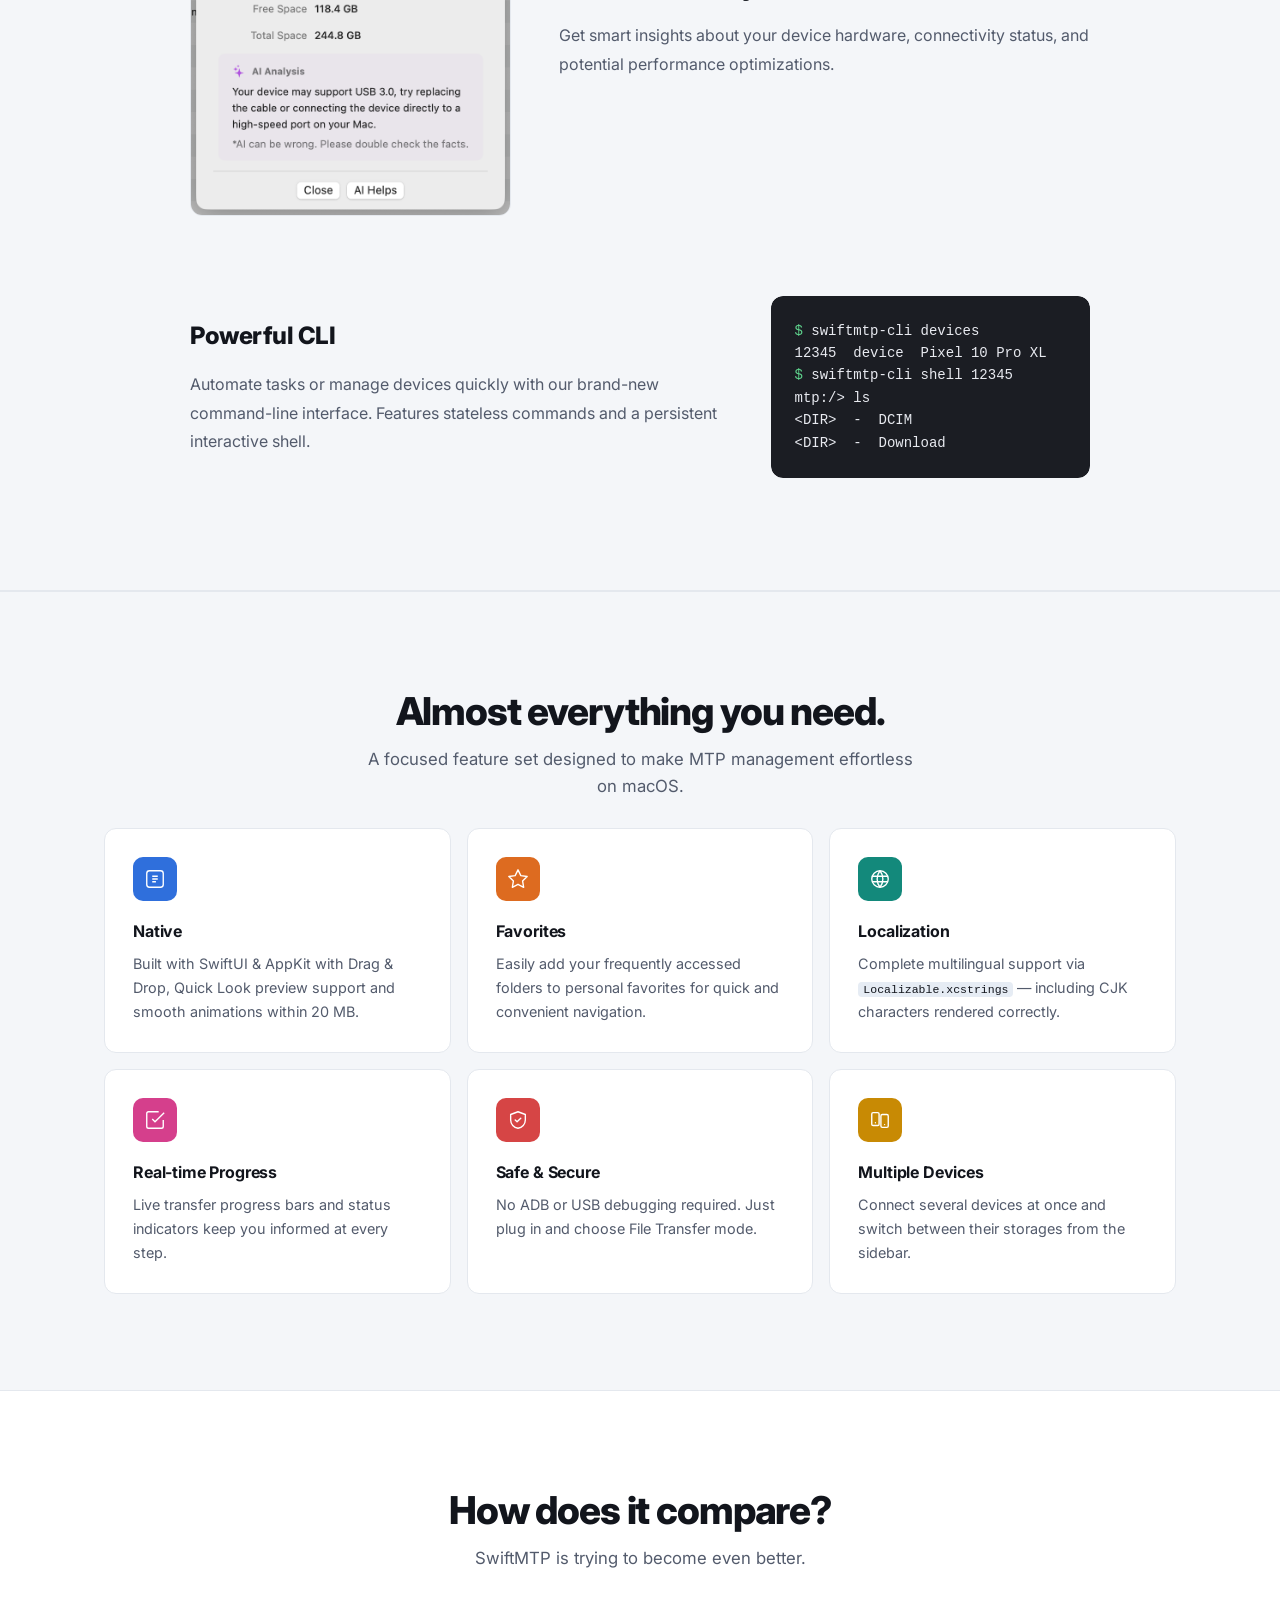
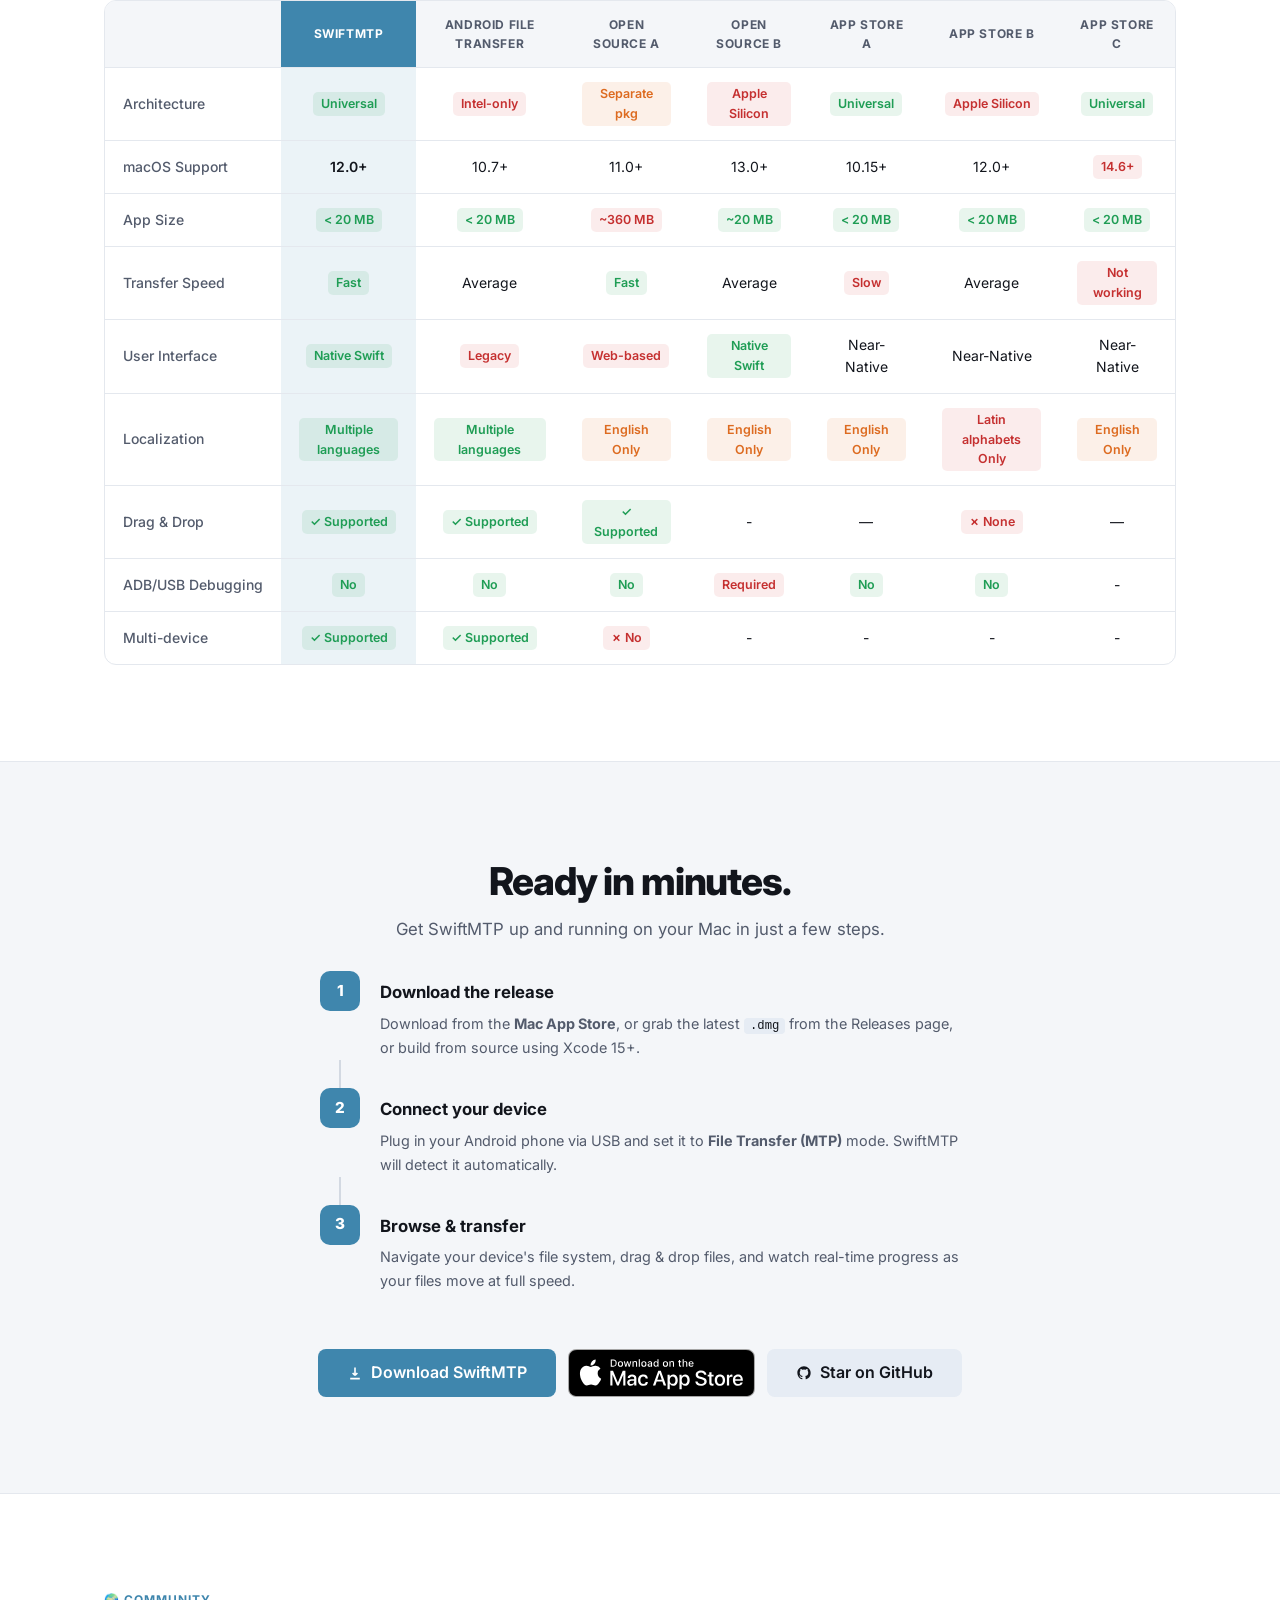
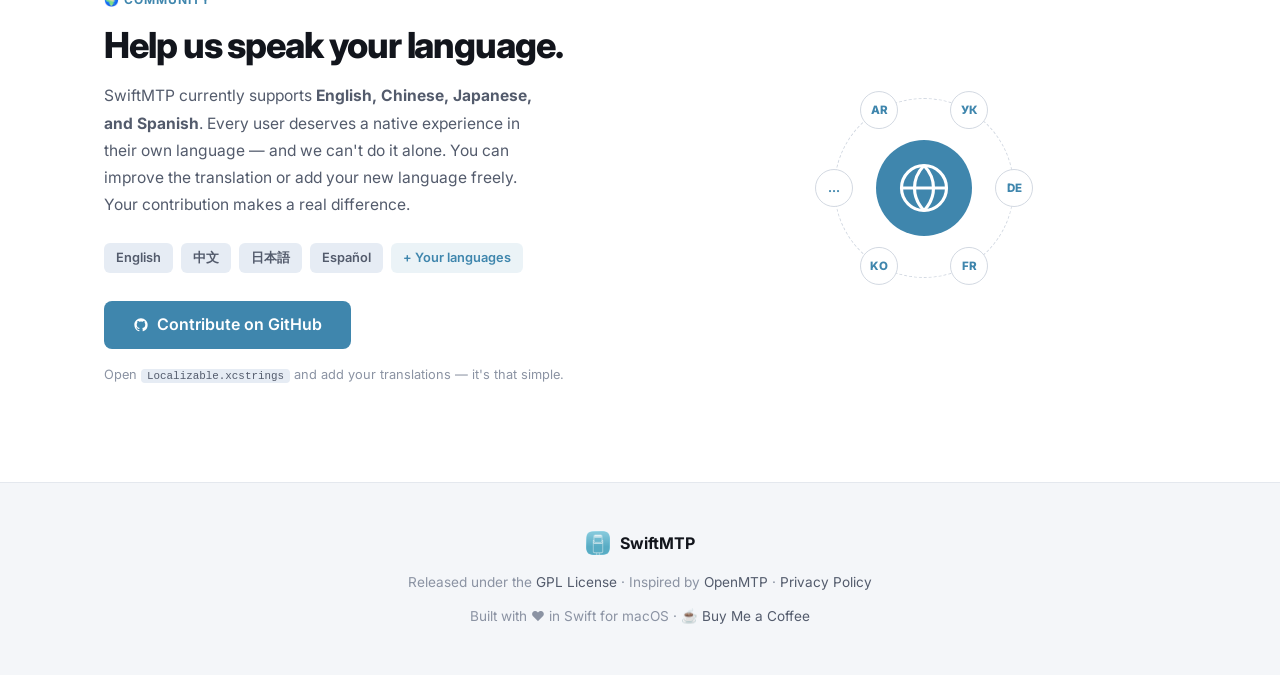
==== commit bc2296f1: "Design refresh; Add new features; More language" ====
--- a/index.html
+++ b/index.html
@@ -6,7 +6,7 @@
   <meta name="viewport" content="width=device-width, initial-scale=1.0" />
   <title>SwiftMTP – Modern Android File Transfer for macOS</title>
   <meta name="description"
-    content="SwiftMTP is a lightweight, native Swift-based MTP file manager for macOS. Browse, transfer, and manage files on Android devices with blazing speed and full localization support. It's now reimagined with powerful AI features. Experience innovative natural language search, intelligent device analysis. The most advanced, native substitute for Android File Transfer." />
+    content="SwiftMTP: The next-generation MTP file manager for macOS, now reimagined with powerful AI features. Experience innovative natural language search, intelligent device analysis, and fast transfer speeds. The most advanced, native substitute for Android File Transfer." />
   <link rel="preconnect" href="https://fonts.googleapis.com" />
   <link rel="preconnect" href="https://fonts.gstatic.com" crossorigin />
   <link href="https://fonts.googleapis.com/css2?family=Inter:wght@300;400;500;600;700;800&display=swap"
@@ -26,8 +26,9 @@
         <span class="nav-title">SwiftMTP</span>
       </div>
       <div class="nav-links">
+        <a href="#showcase" id="nav-showcase" data-i18n="nav_showcase">Views &amp; Sharing</a>
+        <a href="#ai-features" id="nav-ai" data-i18n="nav_ai">AI</a>
         <a href="#features" id="nav-features" data-i18n="nav_features">Features</a>
-        <a href="#ai-features" id="nav-ai" data-i18n="nav_ai">AI</a>
         <a href="#comparison" id="nav-comparison" data-i18n="nav_compare">Compare</a>
         <a href="#get-started" id="nav-started" data-i18n="nav_started">Get Started</a>
         <a href="https://github.com/Neighbor-Z/SwiftMTP" target="_blank" rel="noopener" class="btn btn-outline btn-sm nav-github-btn"
@@ -49,6 +50,13 @@
             <li class="dropdown-item" data-value="zh-Hant" role="option">繁體中文</li>
             <li class="dropdown-item" data-value="ja" role="option">日本語</li>
             <li class="dropdown-item" data-value="es" role="option">Español</li>
+            <li class="dropdown-item" data-value="de" role="option">Deutsch</li>
+            <li class="dropdown-item" data-value="fr" role="option">Français</li>
+            <li class="dropdown-item" data-value="uk" role="option">Українська</li>
+            <li class="dropdown-item" data-value="it" role="option">Italiano</li>
+            <li class="dropdown-item" data-value="ko" role="option">한국어</li>
+            <li class="dropdown-item" data-value="tr" role="option">Türkçe</li>
+            <li class="dropdown-item" data-value="vi" role="option">Tiếng Việt</li>
             <li class="dropdown-item" data-value="ar" role="option">العربية</li>
           </ul>
         </div>
@@ -112,9 +120,129 @@
         <div class="screenshot-frame">
           <img src="assets/screenshot.png" alt="SwiftMTP file browser" class="screenshot-img" />
         </div>
-        <div class="hero-glow"></div>
-      </div>
-
+      </div>
+
+    </div>
+  </section>
+
+  <!-- ─── VIEWS & SHARING ─── -->
+  <section class="showcase" id="showcase">
+    <div class="section-inner">
+      <div class="section-header">
+        <h2 class="section-title" data-i18n="show_title">Browse your way.</h2>
+        <p class="section-sub" data-i18n="show_sub">Pick the view that fits your content, and send files to your device straight from Finder.</p>
+      </div>
+
+      <!-- View modes -->
+      <div class="views-block">
+        <div class="segmented" role="tablist" aria-label="View modes">
+          <button class="segmented-btn active" role="tab" aria-selected="true" data-view="gallery" id="tab-gallery">
+            <svg viewBox="0 0 24 24" fill="none" stroke="currentColor" stroke-width="1.75" aria-hidden="true">
+              <rect x="3" y="4" width="18" height="11" rx="1.5" />
+              <path d="M3 19h3M9 19h3M15 19h3M18 19h3" />
+            </svg>
+            <span data-i18n="show_gallery">Gallery View</span>
+          </button>
+          <button class="segmented-btn" role="tab" aria-selected="false" data-view="icon" id="tab-icon">
+            <svg viewBox="0 0 24 24" fill="none" stroke="currentColor" stroke-width="1.75" aria-hidden="true">
+              <rect x="4" y="4" width="6" height="6" rx="1" />
+              <rect x="14" y="4" width="6" height="6" rx="1" />
+              <rect x="4" y="14" width="6" height="6" rx="1" />
+              <rect x="14" y="14" width="6" height="6" rx="1" />
+            </svg>
+            <span data-i18n="show_icon">Icon View</span>
+          </button>
+        </div>
+
+        <div class="views-stage">
+          <figure class="view-panel active" data-view="gallery" role="tabpanel" aria-labelledby="tab-gallery">
+            <img src="assets/Gallery_View.jpg" alt="SwiftMTP Gallery View" class="view-img" loading="lazy" />
+            <figcaption data-i18n="show_gallery_desc">A large preview of the selected item with a scrollable filmstrip below — perfect for skimming photos and videos.</figcaption>
+          </figure>
+          <figure class="view-panel" data-view="icon" role="tabpanel" aria-labelledby="tab-icon">
+            <img src="assets/Icon_View.jpg" alt="SwiftMTP Icon View" class="view-img" loading="lazy" />
+            <figcaption data-i18n="show_icon_desc">A clean grid of icons and thumbnails, just like Finder. Switch between Icons, List and Gallery from the toolbar.</figcaption>
+          </figure>
+        </div>
+      </div>
+
+      <!-- Share extension -->
+      <div class="share-block">
+        <div class="share-text">
+          <span class="eyebrow" data-i18n="share_tag">Finder Integration</span>
+          <h3 class="share-title" data-i18n="share_title">Share from Finder.</h3>
+          <p class="share-desc" data-i18n="share_desc">Send files to your Android device without even opening the app. Right-click any file in Finder, choose Share, and pick a destination on your device.</p>
+          <ol class="share-steps">
+            <li>
+              <span class="share-step-num">1</span>
+              <span data-i18n="share_step1">Right-click files in Finder → <strong>Share</strong> → <strong>Transfer with SwiftMTP</strong>.</span>
+            </li>
+            <li>
+              <span class="share-step-num">2</span>
+              <span data-i18n="share_step2">Choose the device, storage and destination folder, then click <strong>Transfer</strong>.</span>
+            </li>
+          </ol>
+        </div>
+        <div class="share-visuals">
+          <figure class="share-fig share-fig-menu">
+            <img src="assets/Share_Menu.png" alt="Share option in Finder menu" loading="lazy" />
+            <figcaption data-i18n="share_menu_cap">Share option in Finder menu</figcaption>
+          </figure>
+          <figure class="share-fig share-fig-picker">
+            <img src="assets/Share_Picker.jpg" alt="Destination picker" loading="lazy" />
+            <figcaption data-i18n="share_picker_cap">Destination picker</figcaption>
+          </figure>
+        </div>
+      </div>
+    </div>
+  </section>
+
+  <!-- ─── AI FEATURES ─── -->
+  <section class="ai-features" id="ai-features">
+    <div class="section-inner">
+      <div class="section-header">
+        <h2 class="section-title" data-i18n="ai_title">Intelligence, Reimagined</h2>
+        <p class="section-sub" data-i18n="ai_sub">Discover a more efficient way to manage your MTP devices.</p>
+      </div>
+      <div class="ai-grid">
+        <div class="ai-item">
+          <div class="ai-content">
+            <h3 data-i18n="ai_search">Natural Language Search</h3>
+            <p data-i18n="ai_search_desc">Find your files naturally. Just type what you're looking for, like 'Photos
+              from my last vacation' or 'Work documents from 2024'.</p>
+          </div>
+          <div class="ai-visual">
+            <img src="assets/NLSearch.png" alt="Natural Language Search" class="ai-img" />
+          </div>
+        </div>
+        <div class="ai-item ai-item-reverse">
+          <div class="ai-content">
+            <h3 data-i18n="ai_analysis">Device Info Analysis</h3>
+            <p data-i18n="ai_analysis_desc">Get smart insights about your device hardware, connectivity status, and
+              potential performance optimizations.</p>
+          </div>
+          <div class="ai-visual ai-visual-small">
+            <img src="assets/Device_Info_Analysis.png" alt="Device Info Analysis" class="ai-img" />
+          </div>
+        </div>
+        <div class="ai-item">
+          <div class="ai-content">
+            <h3 data-i18n="ai_cli">Powerful CLI</h3>
+            <p data-i18n="ai_cli_desc">Automate tasks or manage devices quickly with our brand-new command-line
+              interface. Features stateless commands and a persistent interactive shell.</p>
+          </div>
+          <div class="ai-visual ai-visual-small ai-visual-cli">
+            <div class="cli-mockup">
+              <span class="cli-prompt">$</span> swiftmtp-cli devices<br />
+              12345&nbsp;&nbsp;device&nbsp;&nbsp;Pixel 10 Pro XL<br />
+              <span class="cli-prompt">$</span> swiftmtp-cli shell 12345<br />
+              mtp:/&gt; ls<br />
+              &lt;DIR&gt;&nbsp;&nbsp;-&nbsp;&nbsp;DCIM<br />
+              &lt;DIR&gt;&nbsp;&nbsp;-&nbsp;&nbsp;Download
+            </div>
+          </div>
+        </div>
+      </div>
     </div>
   </section>
 
@@ -134,8 +262,8 @@
               <path d="M9 9h6M9 12h6M9 15h4" />
             </svg>
           </div>
-          <h3 data-i18n="feat_native">Native UI</h3>
-          <p data-i18n="feat_native_desc">Built with SwiftUI &amp; AppKit with familiar controls, Quick Look preview support and smooth animations.</p>
+          <h3 data-i18n="feat_native">Native</h3>
+          <p data-i18n="feat_native_desc">Built with SwiftUI &amp; AppKit with Drag & Drop, Quick Look preview support and smooth animations within 20 MB.</p>
         </div>
 
         <div class="feature-card" id="feat-favorites">
@@ -146,29 +274,8 @@
                 points="12 2 15.09 8.26 22 9.27 17 14.14 18.18 21.02 12 17.77 5.82 21.02 7 14.14 2 9.27 8.91 8.26 12 2" />
             </svg>
           </div>
-          <h3 data-i18n="feat_fav">Favorite Folders</h3>
+          <h3 data-i18n="feat_fav">Favorites</h3>
           <p data-i18n="feat_fav_desc">Easily add your frequently accessed folders to personal favorites for quick and convenient navigation.</p>
-        </div>
-
-        <div class="feature-card" id="feat-dnd">
-          <div class="feat-icon-wrap feat-purple">
-            <svg viewBox="0 0 24 24" fill="none" stroke="currentColor" stroke-width="1.5">
-              <path d="M7 16l-4-4m0 0 4-4m-4 4h18M17 8l4 4m0 0-4 4" />
-            </svg>
-          </div>
-          <h3 data-i18n="feat_dnd">Drag &amp; Drop</h3>
-          <p data-i18n="feat_dnd_desc">Import files by dragging them straight from Finder into SwiftMTP and vice versa.</p>
-        </div>
-
-        <div class="feature-card" id="feat-compact">
-          <div class="feat-icon-wrap feat-green">
-            <svg viewBox="0 0 24 24" fill="none" stroke="currentColor" stroke-width="1.5">
-              <circle cx="12" cy="12" r="9" />
-              <path d="M12 8v4l3 3" />
-            </svg>
-          </div>
-          <h3 data-i18n="feat_compact">Tiny Footprint</h3>
-          <p data-i18n="feat_compact_desc">Under 20 MB installed. No bloat, no runtime.</p>
         </div>
 
         <div class="feature-card" id="feat-i18n">
@@ -179,7 +286,7 @@
               <path d="M12 3a14.5 14.5 0 0 1 0 18M12 3a14.5 14.5 0 0 0 0 18" />
             </svg>
           </div>
-          <h3 data-i18n="feat_i18n">Full Localization</h3>
+          <h3 data-i18n="feat_i18n">Localization</h3>
           <p data-i18n="feat_i18n_desc">Complete multilingual support via <code>Localizable.xcstrings</code> — including CJK characters rendered
             correctly.</p>
         </div>
@@ -195,59 +302,31 @@
           <p data-i18n="feat_progress_desc">Live transfer progress bars and status indicators keep you informed at every step.</p>
         </div>
 
-      </div>
-    </div>
-  </section>
-
-  <!-- ─── AI FEATURES ─── -->
-  <section class="ai-features" id="ai-features">
-    <div class="section-inner">
-      <div class="section-header">
-        <h2 class="section-title">
-          <span data-i18n="ai_title">Intelligence, Reimagined</span>
-          <span class="badge-new" data-i18n="ai_new_badge">NEW</span>
-        </h2>
-        <p class="section-sub" data-i18n="ai_sub">Discover a more efficient way to manage your MTP devices.</p>
-      </div>
-      <div class="ai-grid">
-        <div class="ai-item">
-          <div class="ai-content">
-            <h3 data-i18n="ai_search">Natural Language Search</h3>
-            <p data-i18n="ai_search_desc">Find your files naturally. Just type what you're looking for, like 'Photos
-              from my last vacation' or 'Work documents from 2024'.</p>
-          </div>
-          <div class="ai-visual">
-            <img src="assets/NLSearch.png" alt="Natural Language Search" class="ai-img" />
-          </div>
-        </div>
-        <div class="ai-item ai-item-reverse">
-          <div class="ai-content">
-            <h3 data-i18n="ai_analysis">Device Info Analysis</h3>
-            <p data-i18n="ai_analysis_desc">Get smart insights about your device hardware, connectivity status, and
-              potential performance optimizations.</p>
-          </div>
-          <div class="ai-visual ai-visual-small">
-            <img src="assets/Device_Info_Analysis.png" alt="Device Info Analysis" class="ai-img" />
-          </div>
-        </div>
-        <div class="ai-item">
-          <div class="ai-content">
-            <h3 data-i18n="ai_cli">Powerful CLI</h3>
-            <p data-i18n="ai_cli_desc">Automate tasks or manage devices quickly with our brand-new command-line
-              interface. Features stateless commands and a persistent interactive shell.</p>
-          </div>
-          <div class="ai-visual ai-visual-small">
-            <div class="cli-mockup"
-              style="background:#1e1e1e; color:#fff; padding:1.5rem; border-radius:12px; font-family:monospace; font-size:14px; box-shadow: 0 10px 30px rgba(0,0,0,0.15); width: 100%; text-align: left; line-height:1.5; overflow: hidden; white-space: nowrap;">
-              <span style="color:#4af626;">$</span> swiftmtp-cli devices<br />
-              12345&nbsp;&nbsp;device&nbsp;&nbsp;Pixel 10 Pro XL<br />
-              <span style="color:#4af626;">$</span> swiftmtp-cli shell 12345<br />
-              mtp:/&gt; ls<br />
-              &lt;DIR&gt;&nbsp;&nbsp;-&nbsp;&nbsp;DCIM<br />
-              &lt;DIR&gt;&nbsp;&nbsp;-&nbsp;&nbsp;Download
-            </div>
-          </div>
-        </div>
+        <div class="feature-card" id="feat-safe">
+          <div class="feat-icon-wrap feat-red">
+            <svg viewBox="0 0 24 24" fill="none" stroke="currentColor" stroke-width="1.5" stroke-linecap="round"
+              stroke-linejoin="round">
+              <path d="M12 3l8 3v6c0 4.5-3.4 8.3-8 9-4.6-.7-8-4.5-8-9V6l8-3z" />
+              <path d="M9 12l2 2 4-4" />
+            </svg>
+          </div>
+          <h3 data-i18n="feat_safe">Safe &amp; Secure</h3>
+          <p data-i18n="feat_safe_desc">No ADB or USB debugging required. Just plug in and choose File Transfer mode.</p>
+        </div>
+
+        <div class="feature-card" id="feat-multi">
+          <div class="feat-icon-wrap feat-amber">
+            <svg viewBox="0 0 24 24" fill="none" stroke="currentColor" stroke-width="1.5" stroke-linecap="round"
+              stroke-linejoin="round">
+              <rect x="3" y="4" width="8" height="14" rx="1.5" />
+              <rect x="13" y="6" width="8" height="14" rx="1.5" />
+              <path d="M7 15h0M17 17h0" />
+            </svg>
+          </div>
+          <h3 data-i18n="feat_multi">Multiple Devices</h3>
+          <p data-i18n="feat_multi_desc">Connect several devices at once and switch between their storages from the sidebar.</p>
+        </div>
+
       </div>
     </div>
   </section>
@@ -415,6 +494,9 @@
           </svg>
           <span data-i18n="cta_download">Download SwiftMTP</span>
         </a>
+        <a href="https://apps.apple.com/us/app/swiftmtp/id6802688224" target="_blank" rel="noopener" class="appstore-link">
+          <img src="assets/Download_on_the_Mac_App_Store_Badge_US-UK_RGB_blk_092917.svg" alt="Download on the Mac App Store" class="appstore-badge" id="appstore-badge-cta" />
+        </a>
         <a href="https://github.com/Neighbor-Z/SwiftMTP" target="_blank" rel="noopener" class="btn btn-ghost btn-lg"
           id="cta-github">
           <svg class="btn-icon" viewBox="0 0 24 24" fill="currentColor">
@@ -422,9 +504,6 @@
               d="M12 2C6.477 2 2 6.484 2 12.017c0 4.425 2.865 8.18 6.839 9.504.5.092.682-.217.682-.483 0-.237-.008-.868-.013-1.703-2.782.605-3.369-1.343-3.369-1.343-.454-1.158-1.11-1.466-1.11-1.466-.908-.62.069-.608.069-.608 1.003.07 1.531 1.032 1.531 1.032.892 1.53 2.341 1.088 2.91.832.092-.647.35-1.088.636-1.338-2.22-.253-4.555-1.113-4.555-4.951 0-1.093.39-1.988 1.029-2.688-.103-.253-.446-1.272.098-2.65 0 0 .84-.27 2.75 1.026A9.564 9.564 0 0 1 12 6.844a9.59 9.59 0 0 1 2.504.337c1.909-1.296 2.747-1.027 2.747-1.027.546 1.379.202 2.398.1 2.651.64.7 1.028 1.595 1.028 2.688 0 3.848-2.339 4.695-4.566 4.942.359.31.678.921.678 1.856 0 1.338-.012 2.419-.012 2.747 0 .268.18.58.688.482A10.02 10.02 0 0 0 22 12.017C22 6.484 17.522 2 12 2z" />
           </svg>
           <span data-i18n="cta_github">Star on GitHub</span>
-        </a>
-        <a href="https://apps.apple.com/us/app/swiftmtp/id6802688224" target="_blank" rel="noopener" class="appstore-link">
-          <img src="assets/Download_on_the_Mac_App_Store_Badge_US-UK_RGB_blk_092917.svg" alt="Download on the Mac App Store" class="appstore-badge" id="appstore-badge-cta" />
         </a>
       </div>
     </div>
@@ -460,7 +539,12 @@
           <p class="l10n-hint" data-i18n="l10n_hint">Open <code>Localizable.xcstrings</code> and add your translations — it's that simple.</p>
         </div>
         <div class="l10n-visual">
-          <div class="l10n-globe">🌐</div>
+          <div class="l10n-globe" aria-hidden="true">
+            <svg viewBox="0 0 24 24" fill="none" stroke="currentColor" stroke-width="1.25">
+              <circle cx="12" cy="12" r="9" />
+              <path d="M3 12h18M12 3c2.5 2.6 3.8 5.6 3.8 9s-1.3 6.4-3.8 9M12 3c-2.5 2.6-3.8 5.6-3.8 9s1.3 6.4 3.8 9" />
+            </svg>
+          </div>
           <div class="l10n-orbits">
             <div class="l10n-orbit" style="--d:0s;--r:90px;--a:0deg" data-label="Deutsch">DE</div>
             <div class="l10n-orbit" style="--d:.8s;--r:90px;--a:60deg" data-label="Français">FR</div>
--- a/style.css
+++ b/style.css
@@ -1,3 +1,8 @@
+/* ==========================================================================
+   SwiftMTP website — flat design
+   No gradients, no drop shadows, no blur. Solid colours, crisp 1px borders.
+   ========================================================================== */
+
 /* ─── RESET & BASE ─── */
 *,
 *::before,
@@ -8,70 +13,85 @@
 }
 
 :root {
-  /* ── Dark theme (default) ── */
-  --bg: #0d0f14;
-  --bg-card: #13161d;
-  --bg-card-alt: #181c26;
-  --bg-nav: rgba(13, 15, 20, .72);
-  --bg-chrome: rgba(30, 33, 45, .9);
-  --bg-code: rgba(255, 255, 255, .08);
-  --bg-hover-row: rgba(255, 255, 255, 0.226);
-  --bg-img: #1a1d28;
-  --border: rgba(255, 255, 255, .07);
-  --border-active: rgba(255, 255, 255, .14);
-
-  --accent: #7eafc9;
-  --accent-end: #5b9ab8;
-  --accent-glow: rgba(126, 175, 201, .25);
-
-  --text-primary: #f0f2f8;
-  --text-secondary: #8a94a8;
-  --text-muted: #4e5569;
-
-  --green: #22c55e;
-  --orange: #f97316;
-  --pink: #ec4899;
-  --purple: #9333ea;
-  --teal: #14b8a6;
-  --blue: #3b82f6;
-
-  --radius: 14px;
+  /* ── Dark theme ── */
+  --bg: #111318;
+  --bg-card: #181b22;
+  --bg-card-alt: #14171d;
+  --bg-nav: #111318;
+  --bg-code: #232733;
+  --bg-hover-row: #20242e;
+  --bg-img: #1c1f27;
+  --border: #262a35;
+  --border-active: #343a48;
+
+  --accent: #7eb6d4;
+  --accent-hover: #95c4dd;
+  --accent-soft: rgba(126, 182, 212, .14);
+  --on-accent: #0d1a22;
+
+  --text-primary: #eef0f5;
+  --text-secondary: #9aa3b5;
+  --text-muted: #636b7d;
+
+  --green: #34c46a;
+  --orange: #f08a3c;
+  --pink: #e8559a;
+  --purple: #9d6cf0;
+  --teal: #22b8a6;
+  --blue: #4a8ef0;
+  --indigo: #6d74f0;
+  --red: #ef5b5b;
+  --amber: #e6a818;
+
+  --tag-good-bg: rgba(52, 196, 106, .14);
+  --tag-warn-bg: rgba(240, 138, 60, .14);
+  --tag-bad-bg: rgba(239, 91, 91, .14);
+  --tag-bad-fg: #f47c7c;
+
+  --radius: 12px;
   --radius-sm: 8px;
   --max-w: 1120px;
   --nav-h: 64px;
 
-  /* toggle icon visibility */
   --icon-dark-op: 1;
   --icon-light-op: 0;
 }
 
-/* ── Light theme override ── */
+/* ── Light theme ── */
 [data-theme="light"] {
-  --bg: #f4f6fb;
+  --bg: #ffffff;
   --bg-card: #ffffff;
-  --bg-card-alt: #eef1f8;
-  --bg-nav: rgba(244, 246, 251, .82);
-  --bg-chrome: rgba(228, 231, 240, .95);
-  --bg-code: rgba(0, 0, 0, .06);
-  --bg-hover-row: rgba(0, 0, 0, 0.171);
-  --bg-img: #e8eaf2;
-  --border: rgba(0, 0, 0, .08);
-  --border-active: rgba(0, 0, 0, .15);
-
-  --accent: #5b9ab8;
-  --accent-end: #4080a0;
-  --accent-glow: rgba(91, 154, 184, .2);
-
-  --text-primary: #0d0f14;
-  --text-secondary: #4e5569;
-  --text-muted: #8a94a8;
-
-  --green: #16a34a;
-  --orange: #ea580c;
-  --pink: #db2777;
-  --purple: #7e22ce;
-  --teal: #0f766e;
-  --blue: #2563eb;
+  --bg-card-alt: #f4f6f9;
+  --bg-nav: #ffffff;
+  --bg-code: #e6ecf4;
+  --bg-hover-row: #f1f4f8;
+  --bg-img: #eef1f5;
+  --border: #e4e8ee;
+  --border-active: #d3d9e2;
+
+  --accent: #3f86ad;
+  --accent-hover: #357497;
+  --accent-soft: rgba(63, 134, 173, .1);
+  --on-accent: #ffffff;
+
+  --text-primary: #12151c;
+  --text-secondary: #535b6c;
+  --text-muted: #8b93a3;
+
+  --green: #1f9d55;
+  --orange: #dd6b20;
+  --pink: #d53f8c;
+  --purple: #7c4ddb;
+  --teal: #13897b;
+  --blue: #2f6fdc;
+  --indigo: #4f56d8;
+  --red: #d64545;
+  --amber: #c88a04;
+
+  --tag-good-bg: rgba(31, 157, 85, .1);
+  --tag-warn-bg: rgba(221, 107, 32, .1);
+  --tag-bad-bg: rgba(214, 69, 69, .1);
+  --tag-bad-fg: #c53030;
 
   --icon-dark-op: 0;
   --icon-light-op: 1;
@@ -79,20 +99,34 @@
 
 html {
   scroll-behavior: smooth;
+  scroll-padding-top: var(--nav-h);
 }
 
 body {
-  font-family: 'Inter', -apple-system, sans-serif;
+  font-family: 'Inter', -apple-system, BlinkMacSystemFont, sans-serif;
   background: var(--bg);
   color: var(--text-primary);
   line-height: 1.6;
   -webkit-font-smoothing: antialiased;
-  transition: background .3s, color .3s;
+  transition: background .25s, color .25s;
 }
 
 a {
   color: inherit;
   text-decoration: none;
+}
+
+img {
+  max-width: 100%;
+}
+
+code {
+  font-family: 'SF Mono', ui-monospace, Menlo, monospace;
+  font-size: .85em;
+  background: var(--bg-code);
+  padding: 1px 6px;
+  border-radius: 4px;
+  color: var(--text-primary);
 }
 
 /* ─── NAV ─── */
@@ -103,14 +137,9 @@
   right: 0;
   height: var(--nav-h);
   z-index: 100;
-  backdrop-filter: blur(16px) saturate(1.5);
   background: var(--bg-nav);
   border-bottom: 1px solid var(--border);
-  transition: box-shadow .3s, background .3s;
-}
-
-.nav.scrolled {
-  box-shadow: 0 4px 32px rgba(0, 0, 0, .4);
+  transition: background .25s, border-color .25s;
 }
 
 .nav-inner {
@@ -144,17 +173,18 @@
 .nav-links {
   display: flex;
   align-items: center;
-  gap: 28px;
+  gap: 24px;
 }
 
 .nav-links a {
   font-size: .875rem;
   font-weight: 500;
   color: var(--text-secondary);
-  transition: color .2s;
-}
-
-.nav-links a:hover {
+  transition: color .15s;
+}
+
+.nav-links a:hover,
+.nav-links a.active {
   color: var(--text-primary);
 }
 
@@ -176,17 +206,17 @@
 .appstore-link {
   display: inline-block;
   height: 42px;
-  transition: transform .2s, opacity .2s;
+  transition: opacity .15s;
 }
 
 .appstore-link:hover {
-  transform: translateY(-1px);
-  opacity: 0.9;
+  opacity: .85;
 }
 
 .appstore-badge {
   height: 100%;
   width: auto;
+  display: block;
 }
 
 .cta-block .appstore-link {
@@ -200,21 +230,20 @@
   gap: 8px;
   padding: 0 22px;
   height: 42px;
-  border-radius: 999px;
+  border-radius: var(--radius-sm);
   font-family: inherit;
   font-size: .875rem;
   font-weight: 600;
   cursor: pointer;
-  transition: all .2s;
-  border: 1.5px solid transparent;
+  transition: background-color .15s, border-color .15s, color .15s;
+  border: 1px solid transparent;
   white-space: nowrap;
   outline: none;
 }
 
-/* Match border-radius to the adjacent App Store badge */
-.hero-cta .btn,
-.cta-block .btn {
-  border-radius: 8px;
+.btn:focus-visible {
+  outline: 2px solid var(--accent);
+  outline-offset: 2px;
 }
 
 .btn-icon {
@@ -225,36 +254,32 @@
 
 .btn-sm {
   height: 34px;
-  padding: 0 16px;
+  padding: 0 14px;
   font-size: .8125rem;
 }
 
 .btn-lg {
   height: 48px;
-  padding: 0 32px;
+  padding: 0 28px;
   font-size: 1rem;
 }
 
 .btn-primary {
-  background: linear-gradient(135deg, var(--accent) 0%, var(--accent-end) 100%);
-  color: #fff;
-  box-shadow: 0 4px 24px rgba(59, 139, 235, .35);
+  background: var(--accent);
+  color: var(--on-accent);
 }
 
 .btn-primary:hover {
-  transform: translateY(-2px);
-  box-shadow: 0 8px 32px rgba(59, 139, 235, .5);
+  background: var(--accent-hover);
 }
 
 .btn-ghost {
   background: var(--bg-code);
-  border-color: var(--border-active);
   color: var(--text-primary);
 }
 
 .btn-ghost:hover {
-  background: var(--bg-hover-row);
-  transform: translateY(-2px);
+  background: var(--border-active);
 }
 
 .btn-outline {
@@ -264,17 +289,8 @@
 }
 
 .btn-outline:hover {
-  border-color: rgba(255, 255, 255, .3);
+  border-color: var(--text-muted);
   color: var(--text-primary);
-  background: rgba(255, 255, 255, .05);
-}
-
-/* ─── GRADIENT TEXT ─── */
-.gradient-text {
-  background: linear-gradient(135deg, var(--accent) 0%, var(--accent-end) 100%);
-  -webkit-background-clip: text;
-  -webkit-text-fill-color: transparent;
-  background-clip: text;
 }
 
 /* ─── SECTION SHARED ─── */
@@ -286,42 +302,42 @@
 
 .section-header {
   text-align: center;
-  margin-bottom: 56px;
+  margin-bottom: 28px;
 }
 
 .section-title {
   font-size: clamp(1.75rem, 3vw, 2.5rem);
   font-weight: 800;
   letter-spacing: -.03em;
+  line-height: 1.2;
   margin-bottom: 12px;
 }
 
 .section-sub {
   font-size: 1.05rem;
   color: var(--text-secondary);
-  max-width: 520px;
+  max-width: 560px;
   margin: 0 auto;
+}
+
+.eyebrow {
+  display: inline-block;
+  font-size: .75rem;
+  font-weight: 700;
+  letter-spacing: .08em;
+  text-transform: uppercase;
+  color: var(--accent);
+  margin-bottom: 14px;
 }
 
 /* ─── HERO ─── */
 .hero {
   min-height: 100vh;
   display: flex;
+  background: var(--bg-card-alt);
   align-items: center;
   padding: calc(var(--nav-h) + 64px) 24px 96px;
   overflow: hidden;
-  position: relative;
-}
-
-.hero::before {
-  content: '';
-  position: absolute;
-  top: -30%;
-  left: -10%;
-  width: 70%;
-  height: 80%;
-  background: radial-gradient(ellipse at center, rgba(59, 139, 235, .12) 0%, transparent 70%);
-  pointer-events: none;
 }
 
 .hero-inner {
@@ -334,7 +350,6 @@
   align-items: center;
 }
 
-/* Hero app icon */
 .hero-app-icon {
   width: 80px;
   height: 80px;
@@ -343,53 +358,6 @@
   display: block;
 }
 
-/* Hero system requirements note */
-.hero-sysreq {
-  margin-top: 16px;
-  font-size: .8rem;
-  color: var(--text-muted);
-  line-height: 1.5;
-}
-
-/* Badge */
-.badge {
-  display: inline-flex;
-  align-items: center;
-  gap: 8px;
-  background: rgba(59, 139, 235, .1);
-  border: 1px solid rgba(59, 139, 235, .25);
-  color: #7ab8f5;
-  font-size: .8rem;
-  font-weight: 600;
-  padding: 5px 14px;
-  border-radius: 999px;
-  margin-bottom: 24px;
-  letter-spacing: .02em;
-}
-
-.badge-dot {
-  width: 7px;
-  height: 7px;
-  border-radius: 50%;
-  background: var(--accent);
-  animation: pulse 2s infinite;
-}
-
-@keyframes pulse {
-
-  0%,
-  100% {
-    opacity: 1;
-    transform: scale(1);
-  }
-
-  50% {
-    opacity: .5;
-    transform: scale(.8);
-  }
-}
-
-/* Hero text */
 .hero-title {
   font-size: clamp(2.5rem, 5vw, 4rem);
   font-weight: 800;
@@ -402,80 +370,39 @@
   font-size: 1.05rem;
   color: var(--text-secondary);
   max-width: 480px;
-  margin-bottom: 20px;
+  margin-bottom: 28px;
   line-height: 1.7;
 }
 
-.hero-meta {
-  display: flex;
-  align-items: center;
-  gap: 10px;
-  font-size: .85rem;
+.hero-cta {
+  display: flex;
+  gap: 12px;
+  flex-wrap: wrap;
+  align-items: center;
+}
+
+.hero-sysreq {
+  margin-top: 18px;
+  font-size: .8rem;
   color: var(--text-muted);
-  margin-bottom: 32px;
-}
-
-.meta-item {
-  color: var(--text-secondary);
-}
-
-.meta-sep {
-  color: var(--text-muted);
-}
-
-.hero-cta {
-  display: flex;
-  gap: 14px;
-  flex-wrap: wrap;
-}
-
-/* Screenshot */
+  line-height: 1.5;
+}
+
 .hero-visual {
   position: relative;
 }
 
 .screenshot-frame {
-  border-radius: 12px;
+  border-radius: var(--radius);
   overflow: hidden;
-  border: 1px solid var(--border-active);
-  box-shadow: 0 8px 32px rgba(0, 0, 0, .12);
-}
-
-.screenshot-chrome {
-  background: var(--bg-chrome);
-  padding: 10px 14px;
-  display: flex;
-  gap: 6px;
-  border-bottom: 1px solid var(--border);
-}
-
-.dot {
-  width: 11px;
-  height: 11px;
-  border-radius: 50%;
-}
-
-.dot-red {
-  background: #ff5f57;
-}
-
-.dot-yellow {
-  background: #febc2e;
-}
-
-.dot-green {
-  background: #28c840;
+  border: 1px solid var(--border);
+  background: var(--bg-img);
 }
 
 .screenshot-img {
   display: block;
   width: 100%;
   height: auto;
-  background: var(--bg-img);
-}
-
-.hero-glow {
-  display: none;
 }
 
 /* ─── FEATURES ─── */
@@ -489,7 +416,7 @@
 .features-grid {
   display: grid;
   grid-template-columns: repeat(3, 1fr);
-  gap: 20px;
+  gap: 16px;
 }
 
 .feature-card {
@@ -497,14 +424,13 @@
   border: 1px solid var(--border);
   border-radius: var(--radius);
   padding: 28px;
-  transition: border-color .2s, transform .2s, box-shadow .2s;
-}
-
-/*.feature-card:hover {
+  transition: border-color .15s;
+}
+
+.feature-card:hover {
   border-color: var(--border-active);
-  transform: translateY(-4px);
-  box-shadow: 0 16px 48px rgba(0,0,0,.3);
-}*/
+}
+
 .feat-icon-wrap {
   width: 44px;
   height: 44px;
@@ -513,6 +439,7 @@
   align-items: center;
   justify-content: center;
   margin-bottom: 18px;
+  color: #fff;
 }
 
 .feat-icon-wrap svg {
@@ -521,33 +448,39 @@
 }
 
 .feat-blue {
-  background: rgba(59, 130, 246, .15);
-  color: var(--blue);
+  background: var(--blue);
 }
 
 .feat-orange {
-  background: rgba(249, 115, 22, .15);
-  color: var(--orange);
+  background: var(--orange);
 }
 
 .feat-purple {
-  background: rgba(147, 51, 234, .15);
-  color: var(--purple);
+  background: var(--purple);
 }
 
 .feat-green {
-  background: rgba(34, 197, 94, .15);
-  color: var(--green);
+  background: var(--green);
 }
 
 .feat-teal {
-  background: rgba(20, 184, 166, .15);
-  color: var(--teal);
+  background: var(--teal);
 }
 
 .feat-pink {
-  background: rgba(236, 72, 153, .15);
-  color: var(--pink);
+  background: var(--pink);
+}
+
+.feat-indigo {
+  background: var(--indigo);
+}
+
+.feat-red {
+  background: var(--red);
+}
+
+.feat-amber {
+  background: var(--amber);
 }
 
 .feature-card h3 {
@@ -564,68 +497,221 @@
 }
 
 .feature-card code {
-  font-family: 'SF Mono', monospace;
   font-size: .8em;
+  padding: 1px 5px;
+}
+
+/* ─── SHOWCASE: VIEWS & SHARING ─── */
+.showcase {
+  padding: 112px 24px;
+}
+
+.views-block {
+  display: flex;
+  flex-direction: column;
+  align-items: center;
+  margin-bottom: 112px;
+}
+
+.segmented {
+  display: inline-flex;
+  padding: 4px;
+  gap: 4px;
   background: var(--bg-code);
-  padding: 1px 5px;
-  border-radius: 4px;
+  border-radius: 10px;
+  margin-bottom: 28px;
+}
+
+.segmented-btn {
+  display: inline-flex;
+  align-items: center;
+  gap: 8px;
+  height: 36px;
+  padding: 0 18px;
+  border: none;
+  border-radius: 7px;
+  background: transparent;
+  color: var(--text-secondary);
+  font-family: inherit;
+  font-size: .875rem;
+  font-weight: 600;
+  cursor: pointer;
+  transition: background-color .15s, color .15s;
+}
+
+.segmented-btn svg {
+  width: 16px;
+  height: 16px;
+  flex-shrink: 0;
+}
+
+.segmented-btn:hover {
   color: var(--text-primary);
+}
+
+.segmented-btn.active {
+  background: var(--accent);
+  color: var(--on-accent);
+}
+
+.segmented-btn:focus-visible {
+  outline: 2px solid var(--accent);
+  outline-offset: 2px;
+}
+
+.views-stage {
+  width: 100%;
+  max-width: 960px;
+  display: grid;
+}
+
+.view-panel {
+  grid-area: 1 / 1;
+  opacity: 0;
+  visibility: hidden;
+  transition: opacity .3s ease, visibility .3s;
+}
+
+.view-panel.active {
+  opacity: 1;
+  visibility: visible;
+}
+
+.view-img {
+  display: block;
+  width: 80%;
+  height: auto;
+  margin: 0 auto;
+  border-radius: var(--radius);
+  border: 1px solid var(--border);
+  background: var(--bg-img);
+}
+
+.view-panel figcaption {
+  margin: 20px auto 0;
+  max-width: 600px;
+  text-align: center;
+  font-size: .95rem;
+  color: var(--text-secondary);
+  line-height: 1.7;
+}
+
+/* Share block */
+.share-block {
+  display: grid;
+  grid-template-columns: 1fr 1.5fr;
+  gap: 56px;
+  align-items: center;
+  background: var(--bg-card-alt);
+  border: 1px solid var(--border);
+  border-radius: 16px;
+  padding: 48px;
+}
+
+.share-title {
+  font-size: clamp(1.5rem, 2.4vw, 2rem);
+  font-weight: 800;
+  letter-spacing: -.03em;
+  line-height: 1.2;
+  margin-bottom: 14px;
+}
+
+.share-desc {
+  color: var(--text-secondary);
+  line-height: 1.75;
+  margin-bottom: 24px;
+}
+
+.share-steps {
+  list-style: none;
+  display: flex;
+  flex-direction: column;
+  gap: 14px;
+}
+
+.share-steps li {
+  display: flex;
+  gap: 12px;
+  align-items: flex-start;
+  font-size: .9rem;
+  color: var(--text-secondary);
+  line-height: 1.6;
+}
+
+.share-steps strong {
+  color: var(--text-primary);
+  font-weight: 600;
+}
+
+.share-step-num {
+  flex-shrink: 0;
+  width: 24px;
+  height: 24px;
+  border-radius: 6px;
+  background: var(--accent-soft);
+  color: var(--accent);
+  font-size: .78rem;
+  font-weight: 800;
+  display: flex;
+  align-items: center;
+  justify-content: center;
+  margin-top: 1px;
+}
+
+.share-visuals {
+  position: relative;
+  display: grid;
+  grid-template-columns: repeat(10, 1fr);
+  grid-template-rows: auto;
+  align-items: end;
+}
+
+.share-fig {
+  margin: 0;
+}
+
+.share-fig img {
+  display: block;
+  width: 100%;
+  height: auto;
+  border-radius: 10px;
+  border: 1px solid var(--border);
+  background: var(--bg-img);
+}
+
+.share-fig figcaption {
+  display: none;
+  margin-top: 10px;
+  font-size: .78rem;
+  font-weight: 600;
+  color: var(--text-muted);
+  text-align: center;
+}
+
+.share-fig-picker {
+  grid-column: 3 / 11;
+  grid-row: 1;
+}
+
+.share-fig-menu {
+  grid-column: 1 / 5;
+  grid-row: 1;
+  z-index: 1;
+  align-self: start;
+  margin-top: -16px;
+}
+
+.share-fig-menu img {
+  border: 4px solid var(--bg-card-alt);
+  border-radius: 14px;
 }
 
 /* ─── AI FEATURES ─── */
 .ai-features {
-  padding: 120px 24px;
-  background: var(--bg-card);
-  position: relative;
-  overflow: hidden;
-}
-
-.badge-new {
-  display: inline-block;
-  padding: 4px 10px;
-  background: linear-gradient(135deg, var(--purple) 0%, var(--blue) 100%);
-  color: white;
-  font-size: 0.65rem;
-  font-weight: 800;
-  border-radius: 20px;
-  margin-left: 12px;
-  vertical-align: middle;
-  text-transform: uppercase;
-  letter-spacing: 0.05em;
-  box-shadow: 0 4px 12px rgba(147, 51, 234, 0.3);
-  border: 1px solid rgba(255, 255, 255, 0.1);
-  line-height: 1;
-}
-
-.ai-features::before {
-  content: '';
-  position: absolute;
-  top: -10%;
-  right: -10%;
-  width: 50%;
-  height: 50%;
-  background: radial-gradient(circle, rgba(147, 51, 234, 0.12) 0%, transparent 70%);
-  filter: blur(80px);
-  z-index: 0;
-  pointer-events: none;
-}
-
-.ai-features::after {
-  content: '';
-  position: absolute;
-  bottom: -10%;
-  left: -10%;
-  width: 50%;
-  height: 50%;
-  background: radial-gradient(circle, rgba(59, 130, 246, 0.12) 0%, transparent 70%);
-  filter: blur(80px);
-  z-index: 0;
-  pointer-events: none;
-}
-
-.ai-features .section-inner {
-  position: relative;
-  z-index: 1;
+  padding: 112px 24px;
+  background: var(--bg-card-alt);
+  border-top: 1px solid var(--border);
+  border-bottom: 1px solid var(--border);
 }
 
 .ai-grid {
@@ -653,11 +739,9 @@
 .ai-content h3 {
   font-size: 1.5rem;
   font-weight: 800;
-  margin-bottom: 16px;
+  margin-bottom: 14px;
   letter-spacing: -.02em;
-  background: linear-gradient(135deg, var(--text-primary) 0%, var(--purple) 200%);
-  -webkit-background-clip: text;
-  -webkit-text-fill-color: transparent;
+  color: var(--text-primary);
 }
 
 .ai-content p {
@@ -669,18 +753,17 @@
   flex: 1.2;
   border-radius: var(--radius);
   overflow: hidden;
-  border: 1px solid var(--border-active);
-  box-shadow: 0 12px 48px rgba(0, 0, 0, .2);
-  transition: transform .4s cubic-bezier(0.16, 1, 0.3, 1);
-  background: var(--bg-card-alt);
-}
-
-/* .ai-visual:hover {
-  transform: translateY(-8px) scale(1.02);
-} */
+  border: 1px solid var(--border);
+  background: var(--bg-card);
+}
 
 .ai-visual-small {
-  flex: 0.6;
+  flex: .6;
+}
+
+.ai-visual-cli {
+  border: none;
+  background: transparent;
 }
 
 .ai-img {
@@ -689,18 +772,22 @@
   height: auto;
 }
 
-@media (max-width: 768px) {
-
-  .ai-item,
-  .ai-item-reverse {
-    flex-direction: column;
-    gap: 32px;
-    text-align: center;
-  }
-
-  .ai-visual {
-    width: 100%;
-  }
+.cli-mockup {
+  background: #1b1d23;
+  color: #e8eaf0;
+  padding: 1.5rem;
+  border-radius: var(--radius);
+  font-family: 'SF Mono', ui-monospace, Menlo, monospace;
+  font-size: 14px;
+  line-height: 1.6;
+  width: 100%;
+  text-align: left;
+  overflow: hidden;
+  white-space: nowrap;
+}
+
+.cli-prompt {
+  color: #5fd38d;
 }
 
 /* ─── COMPARISON ─── */
@@ -730,11 +817,11 @@
 
 .comp-table th {
   font-weight: 700;
-  font-size: .8rem;
-  letter-spacing: .04em;
+  font-size: .75rem;
+  letter-spacing: .05em;
   text-transform: uppercase;
   color: var(--text-secondary);
-  background: var(--bg-card);
+  background: var(--bg-card-alt);
 }
 
 .comp-table tbody tr:last-child td {
@@ -746,16 +833,14 @@
 }
 
 .col-highlight {
-  background: rgba(59, 139, 235, .06) !important;
+  background: var(--accent-soft) !important;
   color: var(--text-primary);
   font-weight: 600;
-  border-left: 1px solid rgba(59, 139, 235, .2);
-  border-right: 1px solid rgba(59, 139, 235, .2);
 }
 
 th.col-highlight {
-  color: var(--accent);
-  border-top: 2px solid var(--accent);
+  color: var(--on-accent);
+  background: var(--accent) !important;
 }
 
 .row-label {
@@ -765,35 +850,29 @@
   white-space: nowrap;
 }
 
-/* Inline badges */
-.badge-good {
+.badge-good,
+.badge-warn,
+.badge-bad {
   display: inline-block;
-  background: rgba(34, 197, 94, .12);
-  color: var(--green);
-  border-radius: 999px;
-  padding: 2px 10px;
+  border-radius: 5px;
+  padding: 2px 8px;
   font-size: .78rem;
   font-weight: 600;
 }
 
+.badge-good {
+  background: var(--tag-good-bg);
+  color: var(--green);
+}
+
 .badge-warn {
-  display: inline-block;
-  background: rgba(249, 115, 22, .12);
+  background: var(--tag-warn-bg);
   color: var(--orange);
-  border-radius: 999px;
-  padding: 2px 10px;
-  font-size: .78rem;
-  font-weight: 600;
 }
 
 .badge-bad {
-  display: inline-block;
-  background: rgba(239, 68, 68, .12);
-  color: #f87171;
-  border-radius: 999px;
-  padding: 2px 10px;
-  font-size: .78rem;
-  font-weight: 600;
+  background: var(--tag-bad-bg);
+  color: var(--tag-bad-fg);
 }
 
 /* ─── GET STARTED ─── */
@@ -821,15 +900,15 @@
 .step-num {
   width: 40px;
   height: 40px;
-  border-radius: 50%;
-  background: linear-gradient(135deg, var(--accent), var(--accent-end));
+  border-radius: 10px;
+  background: var(--accent);
+  color: var(--on-accent);
   display: flex;
   align-items: center;
   justify-content: center;
   font-weight: 800;
   font-size: .95rem;
   flex-shrink: 0;
-  box-shadow: 0 4px 16px var(--accent-glow);
 }
 
 .step-body h3 {
@@ -849,42 +928,31 @@
   color: var(--accent);
   text-decoration: underline;
   text-decoration-color: transparent;
-  transition: text-decoration-color .2s;
+  transition: text-decoration-color .15s;
 }
 
 .step-body a:hover {
   text-decoration-color: var(--accent);
 }
 
-.step-body code {
-  font-family: 'SF Mono', monospace;
-  font-size: .85em;
-  background: var(--bg-code);
-  padding: 2px 6px;
-  border-radius: 4px;
-}
-
 .step-connector {
-  width: 1px;
-  height: 32px;
-  background: linear-gradient(to bottom, var(--accent), var(--accent-end));
+  width: 2px;
+  height: 28px;
+  background: var(--border-active);
   margin-left: 19px;
-  opacity: .4;
 }
 
 .cta-block {
   display: flex;
   justify-content: center;
-  gap: 16px;
+  align-items: center;
+  gap: 12px;
   flex-wrap: wrap;
 }
 
 /* ─── LOCALIZATION COMMUNITY ─── */
 .l10n {
   padding: 96px 24px;
-  border-top: 1px solid var(--border);
-  border-bottom: 1px solid var(--border);
-  background: var(--bg-card-alt);
 }
 
 .l10n-inner {
@@ -895,7 +963,7 @@
 }
 
 .l10n-tag {
-  font-size: .8rem;
+  font-size: .75rem;
   font-weight: 700;
   letter-spacing: .08em;
   text-transform: uppercase;
@@ -930,24 +998,17 @@
   display: inline-flex;
   align-items: center;
   gap: 5px;
-  background: var(--bg-card);
-  border: 1px solid var(--border-active);
-  border-radius: 999px;
-  padding: 5px 14px;
+  background: var(--bg-code);
+  border-radius: 6px;
+  padding: 5px 12px;
   font-size: .8rem;
   font-weight: 600;
   color: var(--text-secondary);
 }
 
 .lang-chip-add {
-  background: linear-gradient(135deg, var(--accent), var(--accent-end));
-  border-color: transparent;
-  color: #fff;
-  transition: opacity .2s;
-}
-
-.lang-chip-add:hover {
-  opacity: .85;
+  background: var(--accent-soft);
+  color: var(--accent);
 }
 
 .l10n-btn {
@@ -961,11 +1022,6 @@
 }
 
 .l10n-hint code {
-  font-family: 'SF Mono', monospace;
-  font-size: .85em;
-  background: var(--bg-code);
-  padding: 1px 5px;
-  border-radius: 4px;
   color: var(--text-secondary);
 }
 
@@ -979,10 +1035,20 @@
 }
 
 .l10n-globe {
-  font-size: 5rem;
-  line-height: 1;
-  filter: drop-shadow(0 4px 24px rgba(126, 175, 201, .3));
+  width: 96px;
+  height: 96px;
+  border-radius: 50%;
+  background: var(--accent);
+  color: var(--on-accent);
+  display: flex;
+  align-items: center;
+  justify-content: center;
   user-select: none;
+}
+
+.l10n-globe svg {
+  width: 60px;
+  height: 60px;
 }
 
 .l10n-orbits {
@@ -991,40 +1057,43 @@
   pointer-events: none;
 }
 
+.l10n-orbits::before {
+  content: '';
+  position: absolute;
+  top: 50%;
+  left: 50%;
+  width: 180px;
+  height: 180px;
+  border: 1px dashed var(--border-active);
+  border-radius: 50%;
+  transform: translate(-50%, -50%);
+}
+
 .l10n-orbit {
   position: absolute;
   top: 50%;
   left: 50%;
-  width: 36px;
-  height: 36px;
+  width: 38px;
+  height: 38px;
   border-radius: 50%;
   background: var(--bg-card);
-  border: 1.5px solid var(--border-active);
+  border: 1px solid var(--border-active);
   font-size: .72rem;
   font-weight: 800;
   color: var(--accent);
   display: flex;
   align-items: center;
   justify-content: center;
+  pointer-events: auto;
   transform: translate(-50%, -50%) rotate(var(--a)) translateX(var(--r)) rotate(calc(-1 * var(--a)));
   animation: orbit-float 3s ease-in-out var(--d) infinite alternate;
 }
 
 @keyframes orbit-float {
-  from {
-    box-shadow: 0 2px 8px rgba(0, 0, 0, .1);
-  }
-
   to {
-    box-shadow: 0 6px 20px rgba(126, 175, 201, .25);
     transform:
-      translate(-50%, -50%) rotate(var(--a)) translateX(calc(var(--r) + 10px)) rotate(calc(-1 * var(--a)));
-  }
-}
-
-/* Orbit tooltip */
-.l10n-orbit {
-  pointer-events: auto;
+      translate(-50%, -50%) rotate(var(--a)) translateX(calc(var(--r) + 8px)) rotate(calc(-1 * var(--a)));
+  }
 }
 
 .l10n-orbit::before,
@@ -1034,68 +1103,43 @@
   transform: translateX(-50%);
   pointer-events: none;
   opacity: 0;
-  transition: opacity .18s, transform .18s;
-}
-
-/* tooltip bubble */
+  transition: opacity .15s;
+}
+
 .l10n-orbit::before {
   content: attr(data-label);
   bottom: calc(100% + 8px);
   white-space: nowrap;
-  background: var(--bg-card);
-  color: var(--text-primary);
-  border: 1px solid var(--border-active);
-  border-radius: 7px;
+  background: var(--text-primary);
+  color: var(--bg);
+  border-radius: 6px;
   padding: 4px 10px;
   font-size: .72rem;
   font-weight: 600;
-  letter-spacing: .01em;
-  box-shadow: 0 4px 16px rgba(0, 0, 0, .15);
-  transform: translateX(-50%) translateY(4px);
-}
-
-/* arrow */
+}
+
 .l10n-orbit::after {
   content: '';
-  bottom: calc(100% + 2px);
-  width: 0;
-  height: 0;
+  bottom: calc(100% - 2px);
   border: 5px solid transparent;
-  border-top-color: var(--border-active);
-  transform: translateX(-50%) translateY(4px);
-}
-
-.l10n-orbit:hover::before {
-  opacity: 1;
-  transform: translateX(-50%) translateY(0);
-}
-
+  border-top-color: var(--text-primary);
+}
+
+.l10n-orbit:hover::before,
 .l10n-orbit:hover::after {
   opacity: 1;
-  transform: translateX(-50%) translateY(0);
-}
-
-/* pause float on hover so tooltip stays put */
+}
+
 .l10n-orbit:hover {
   animation-play-state: paused;
-}
-
-
-@media (max-width: 860px) {
-  .l10n-inner {
-    grid-template-columns: 1fr;
-  }
-
-  .l10n-visual {
-    height: 200px;
-  }
+  border-color: var(--accent);
 }
 
 /* ─── FOOTER ─── */
-
 .footer {
   padding: 48px 24px;
   border-top: 1px solid var(--border);
+  background: var(--bg-card-alt);
   text-align: center;
 }
 
@@ -1130,7 +1174,7 @@
 
 .footer-copy a {
   color: var(--text-secondary);
-  transition: color .2s;
+  transition: color .15s;
 }
 
 .footer-copy a:hover {
@@ -1139,27 +1183,25 @@
 
 /* ─── THEME TOGGLE BUTTON ─── */
 .theme-toggle {
-  width: 36px;
-  height: 36px;
-  border-radius: 50%;
-  background: var(--bg-code);
-  border: 1.5px solid var(--border-active);
+  width: 34px;
+  height: 34px;
+  border-radius: var(--radius-sm);
+  background: transparent;
+  border: 1px solid var(--border-active);
   color: var(--text-secondary);
   cursor: pointer;
   display: flex;
   align-items: center;
   justify-content: center;
-  transition: background .2s, border-color .2s, color .2s, transform .2s;
+  transition: border-color .15s, color .15s;
   flex-shrink: 0;
   position: relative;
   overflow: hidden;
 }
 
 .theme-toggle:hover {
-  background: var(--bg-hover-row);
-  border-color: var(--accent);
-  color: var(--accent);
-  transform: rotate(20deg);
+  border-color: var(--text-muted);
+  color: var(--text-primary);
 }
 
 .theme-toggle-icon {
@@ -1167,15 +1209,14 @@
   display: flex;
   align-items: center;
   justify-content: center;
-  transition: opacity .25s, transform .25s;
+  transition: opacity .2s, transform .2s;
 }
 
 .theme-toggle-icon svg {
-  width: 17px;
-  height: 17px;
-}
-
-/* dark mode: show moon, hide sun */
+  width: 16px;
+  height: 16px;
+}
+
 .theme-icon-dark {
   opacity: var(--icon-dark-op);
   transform: scale(var(--icon-dark-op));
@@ -1200,8 +1241,8 @@
 }
 
 .dropdown-arrow {
-  transition: transform 0.2s cubic-bezier(0.4, 0, 0.2, 1);
-  opacity: 0.7;
+  transition: transform .2s;
+  opacity: .7;
 }
 
 .custom-dropdown.open .dropdown-arrow {
@@ -1210,54 +1251,73 @@
 
 .dropdown-list {
   position: absolute;
-  top: calc(100% + 8px);
+  top: calc(100% + 6px);
   right: 0;
-  width: 140px;
+  min-width: 140px;
+  width: max-content;
+  max-height: 240px;
+  overflow-y: auto;
   background: var(--bg-card);
   border: 1px solid var(--border-active);
   border-radius: var(--radius-sm);
-  box-shadow: 0 8px 24px rgba(0, 0, 0, 0.12);
   list-style: none;
-  padding: 6px;
+  padding: 4px;
   display: flex;
   flex-direction: column;
-  gap: 2px;
+  gap: 1px;
   z-index: 1000;
-
+  scrollbar-width: thin;
+  scrollbar-color: var(--border-active) transparent;
   opacity: 0;
   visibility: hidden;
-  transform: translateY(-4px) scale(0.98);
-  transform-origin: top right;
-  transition: opacity 0.2s, transform 0.2s, visibility 0.2s;
+  transform: translateY(-4px);
+  transition: opacity .15s, transform .15s, visibility .15s;
+}
+
+.dropdown-list::-webkit-scrollbar {
+  width: 5px;
+}
+
+.dropdown-list::-webkit-scrollbar-track {
+  background: transparent;
+}
+
+.dropdown-list::-webkit-scrollbar-thumb {
+  background-color: var(--border-active);
+  border-radius: 10px;
 }
 
 .custom-dropdown.open .dropdown-list {
   opacity: 1;
   visibility: visible;
-  transform: translateY(0) scale(1);
+  transform: translateY(0);
 }
 
 .dropdown-item {
-  padding: 8px 12px;
-  border-radius: 6px;
-  font-size: 0.85rem;
+  padding: 7px 12px;
+  border-radius: 5px;
+  font-size: .85rem;
   font-weight: 500;
   color: var(--text-secondary);
   cursor: pointer;
-  transition: background 0.2s, color 0.2s;
-}
-
-.dropdown-item:hover,
-.dropdown-item.active {
+  transition: background .15s, color .15s;
+}
+
+.dropdown-item:hover {
   background: var(--bg-hover-row);
   color: var(--text-primary);
+}
+
+.dropdown-item.active {
+  background: var(--accent-soft);
+  color: var(--accent);
 }
 
 /* ─── SCROLL ANIMATIONS ─── */
 .reveal {
   opacity: 0;
-  transform: translateY(24px);
-  transition: opacity .55s ease, transform .55s ease;
+  transform: translateY(16px);
+  transition: opacity .5s ease, transform .5s ease;
 }
 
 .reveal.visible {
@@ -1265,7 +1325,29 @@
   transform: translateY(0);
 }
 
+@media (prefers-reduced-motion: reduce) {
+  html {
+    scroll-behavior: auto;
+  }
+
+  .reveal {
+    opacity: 1;
+    transform: none;
+    transition: none;
+  }
+
+  .l10n-orbit {
+    animation: none;
+  }
+}
+
 /* ─── RESPONSIVE ─── */
+@media (max-width: 1000px) {
+  .nav-links {
+    gap: 18px;
+  }
+}
+
 @media (max-width: 900px) {
   .hero-inner {
     grid-template-columns: 1fr;
@@ -1274,8 +1356,7 @@
 
   .hero-visual {
     order: -1;
-    /* screenshot on top */
-    max-width: 520px;
+    max-width: 560px;
     margin: 0 auto;
     width: 100%;
   }
@@ -1287,63 +1368,82 @@
   .features-grid {
     grid-template-columns: 1fr 1fr;
   }
+
+  .share-block {
+    grid-template-columns: 1fr;
+    gap: 40px;
+    padding: 32px;
+  }
+
+  .l10n-inner {
+    grid-template-columns: 1fr;
+  }
+
+  .l10n-visual {
+    height: 220px;
+  }
+}
+
+@media (max-width: 768px) {
+
+  .ai-item,
+  .ai-item-reverse {
+    flex-direction: column;
+    gap: 28px;
+    text-align: center;
+  }
+
+  .ai-visual {
+    width: 100%;
+  }
+
+  .showcase,
+  .ai-features {
+    padding: 80px 20px;
+  }
+
+  .views-block {
+    margin-bottom: 72px;
+  }
 }
 
 /* ─── MOBILE & PORTRAIT NAVIGATION ─── */
-@media (max-width: 768px), (orientation: portrait) and (max-width: 900px) {
+@media (max-width: 768px),
+(orientation: portrait) and (max-width: 900px) {
   .nav-inner {
     padding: 0 16px;
   }
 
   .nav-links {
-    gap: 10px;
-  }
-
-  /* Hide navigation text links on mobile/portrait */
+    gap: 8px;
+  }
+
   .nav-links a:not(.btn) {
     display: none;
   }
 
-  /* Order: Language Selector (1) -> GitHub Icon (2) -> Theme Toggle (3) */
   .custom-dropdown#lang-menu {
     order: 1;
   }
 
   .custom-dropdown .dropdown-toggle {
-    height: 36px;
+    height: 34px;
     padding: 0 12px;
-    font-size: 0.8125rem;
+    font-size: .8125rem;
     gap: 5px;
   }
 
   #nav-github.nav-github-btn {
     order: 2;
-    width: 36px;
-    height: 36px;
-    min-width: 36px;
+    width: 34px;
+    height: 34px;
+    min-width: 34px;
     padding: 0;
-    border-radius: 50%;
-    background: var(--bg-code);
-    border: 1.5px solid var(--border-active);
-    color: var(--text-secondary);
-    display: inline-flex;
-    align-items: center;
-    justify-content: center;
-    flex-shrink: 0;
-    transition: background .2s, border-color .2s, color .2s, transform .2s;
-  }
-
-  #nav-github.nav-github-btn:hover,
-  #nav-github.nav-github-btn:active {
-    background: var(--bg-hover-row);
-    border-color: var(--accent);
-    color: var(--accent);
-    transform: scale(1.08);
   }
 
   #nav-github.nav-github-btn .nav-github-icon {
-    width: 18px;
-    height: 18px;
+    width: 17px;
+    height: 17px;
     margin: 0;
   }
 
@@ -1353,8 +1453,6 @@
 
   #theme-toggle {
     order: 3;
-    width: 36px;
-    height: 36px;
   }
 
   .dropdown-list {
@@ -1373,16 +1471,46 @@
 
   .hero-cta {
     flex-direction: column;
-  }
-
-  .hero-cta .btn {
-    justify-content: center;
+    align-items: stretch;
+  }
+
+  .hero-cta .appstore-link {
+    align-self: flex-start;
   }
 
   .cta-block {
     flex-direction: column;
     align-items: center;
   }
+
+  .segmented-btn {
+    padding: 0 14px;
+  }
+
+  .share-block {
+    padding: 24px;
+  }
+
+  .share-visuals {
+    display: flex;
+    flex-direction: column;
+    gap: 20px;
+  }
+
+  .share-fig-menu {
+    margin-top: 0;
+    max-width: 260px;
+    align-self: center;
+  }
+
+  .share-fig-menu img {
+    border: 1px solid var(--border);
+    border-radius: 10px;
+  }
+
+  .share-fig figcaption {
+    display: block;
+  }
 }
 
 @media (max-width: 380px) {
@@ -1400,7 +1528,7 @@
   }
 
   .nav-title {
-    font-size: 0.9375rem;
+    font-size: .9375rem;
   }
 
   .nav-links {
@@ -1409,18 +1537,6 @@
 
   .custom-dropdown .dropdown-toggle {
     padding: 0 8px;
-    font-size: 0.75rem;
-  }
-
-  #nav-github.nav-github-btn,
-  #theme-toggle {
-    width: 34px;
-    height: 34px;
-    min-width: 34px;
-  }
-
-  #nav-github.nav-github-btn .nav-github-icon {
-    width: 16px;
-    height: 16px;
+    font-size: .75rem;
   }
 }
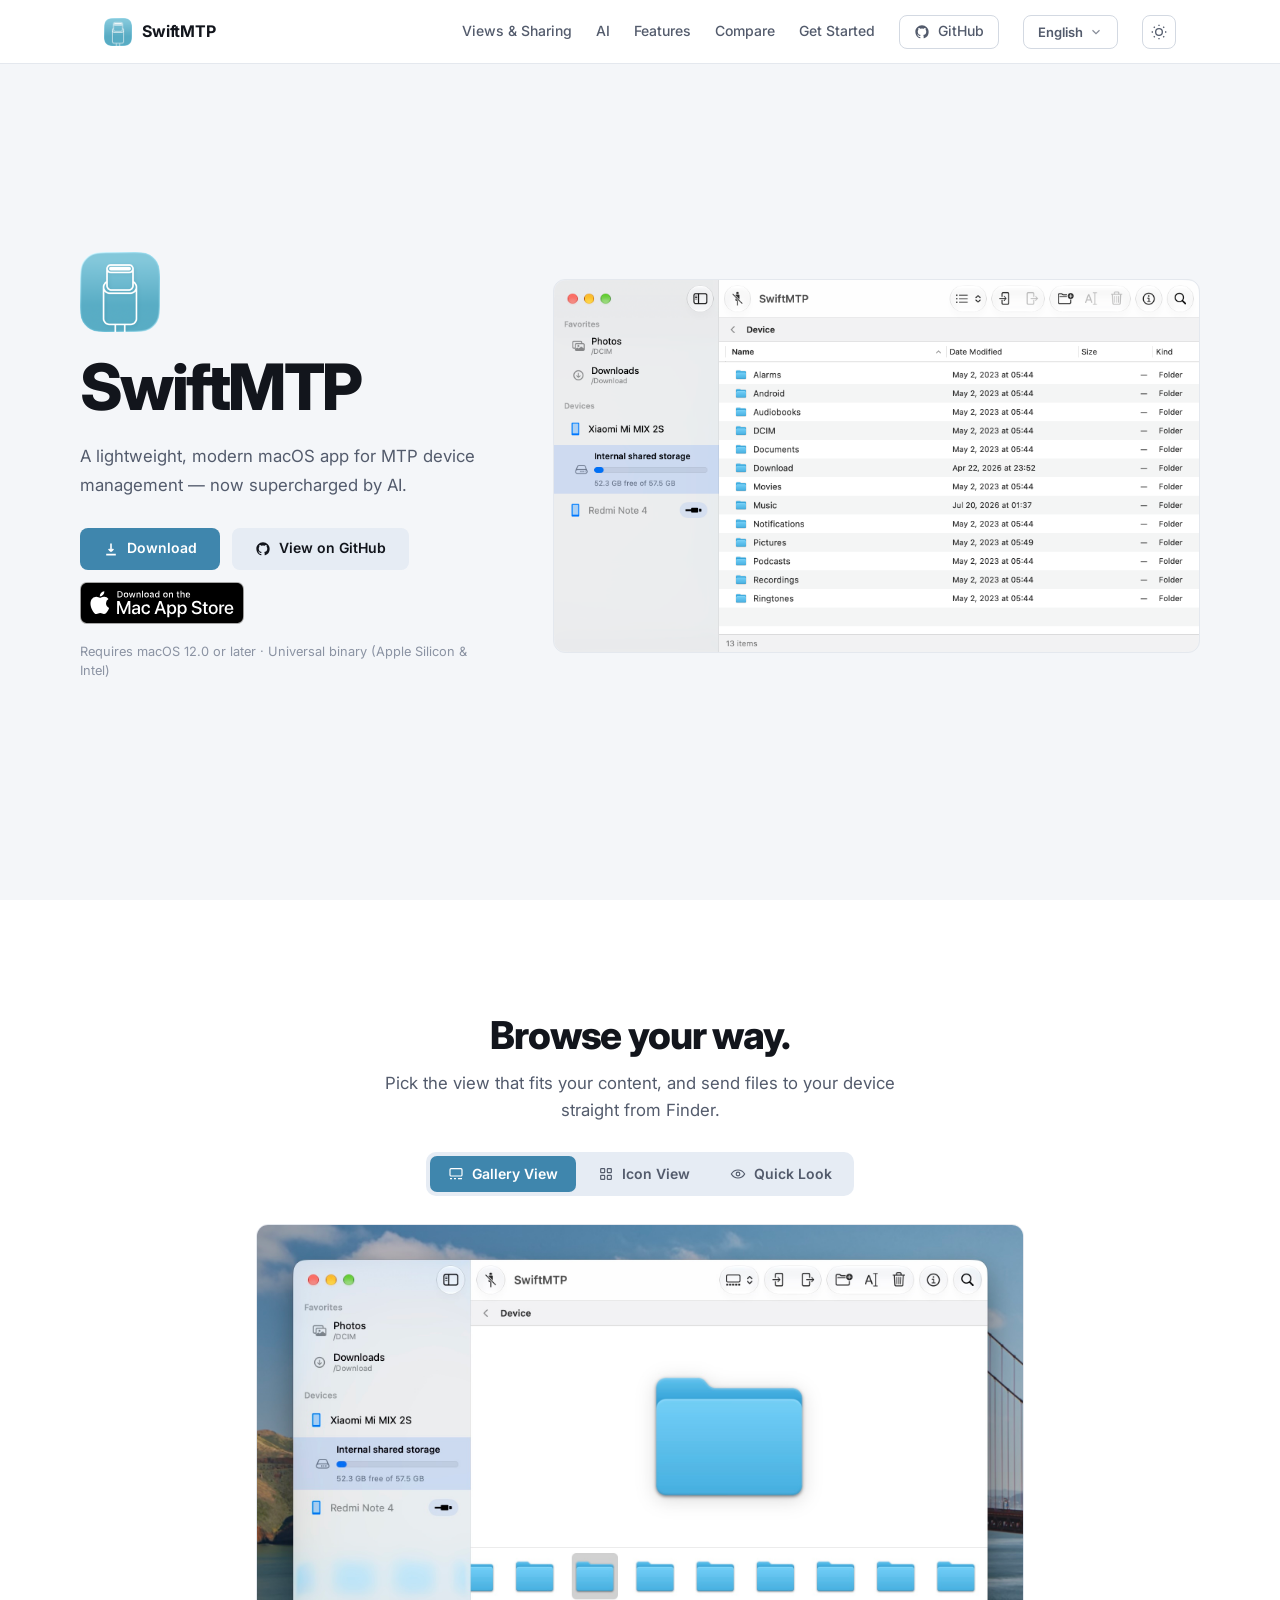
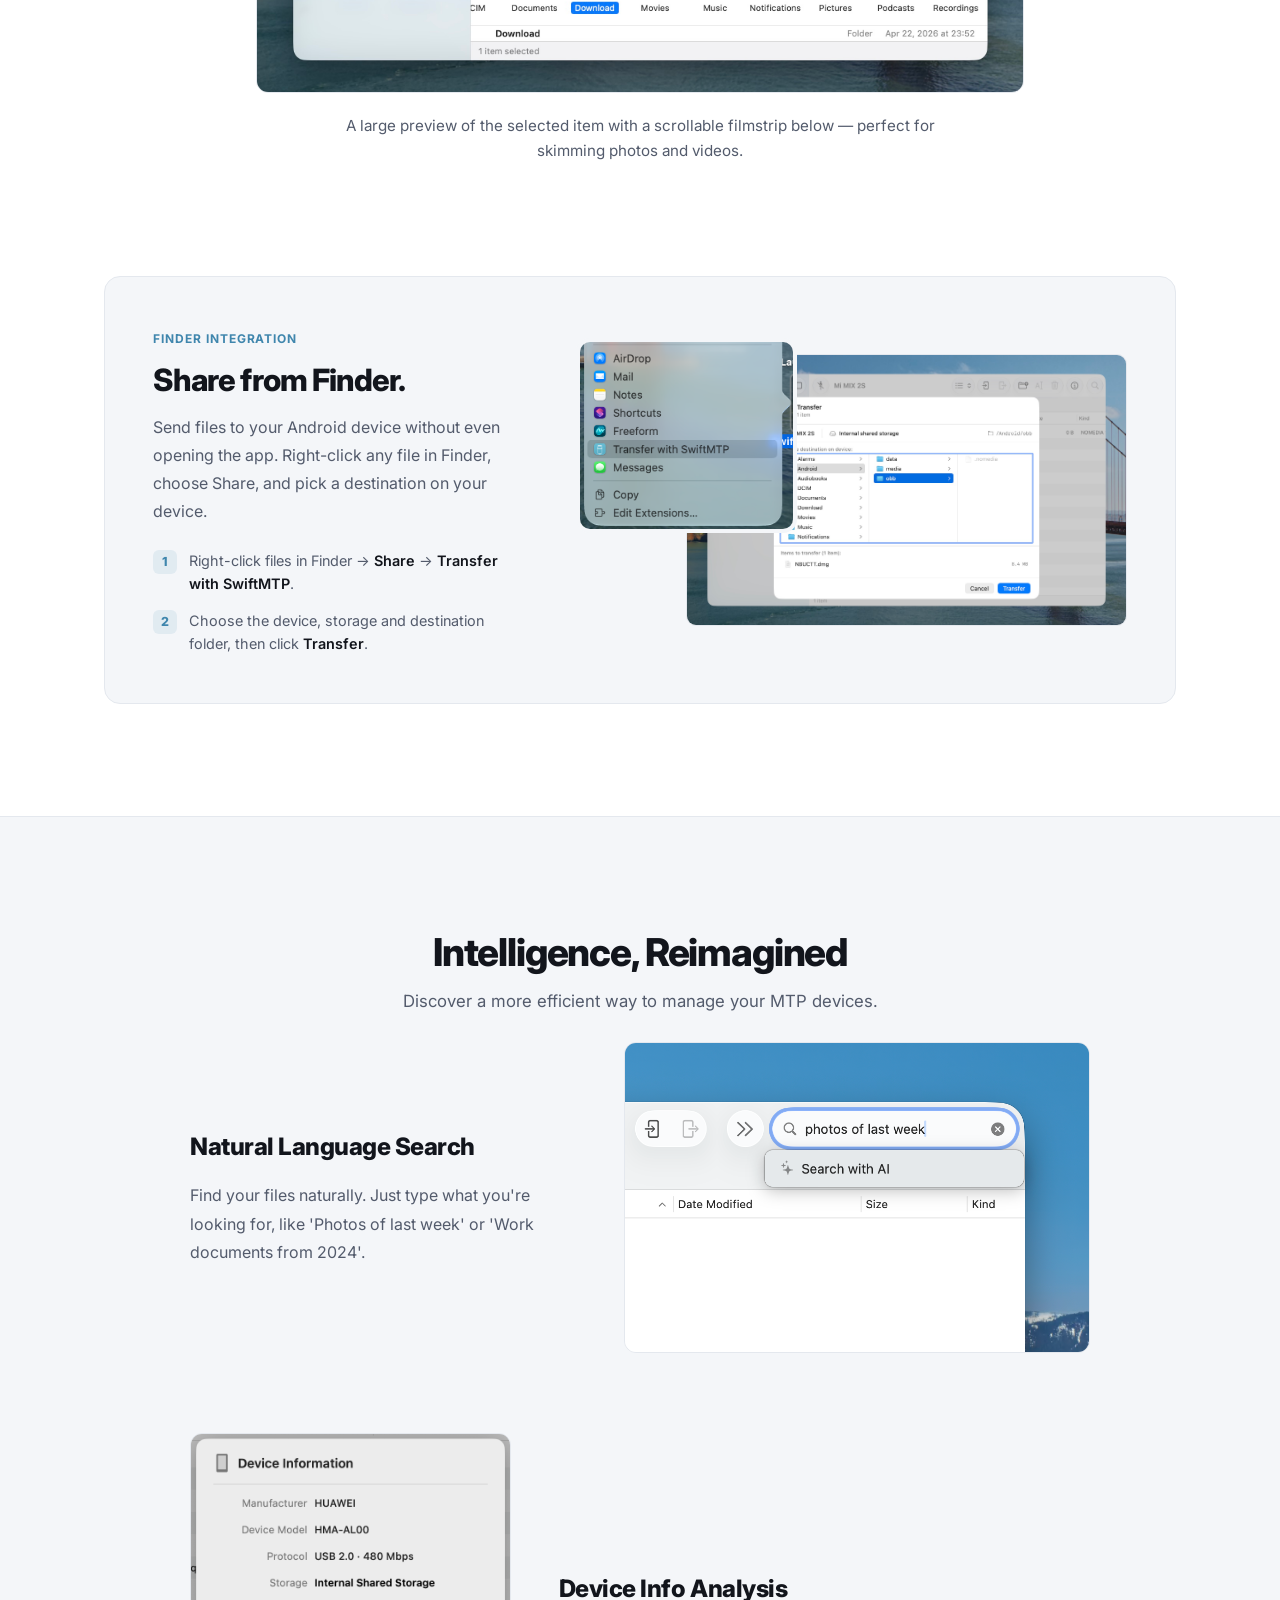
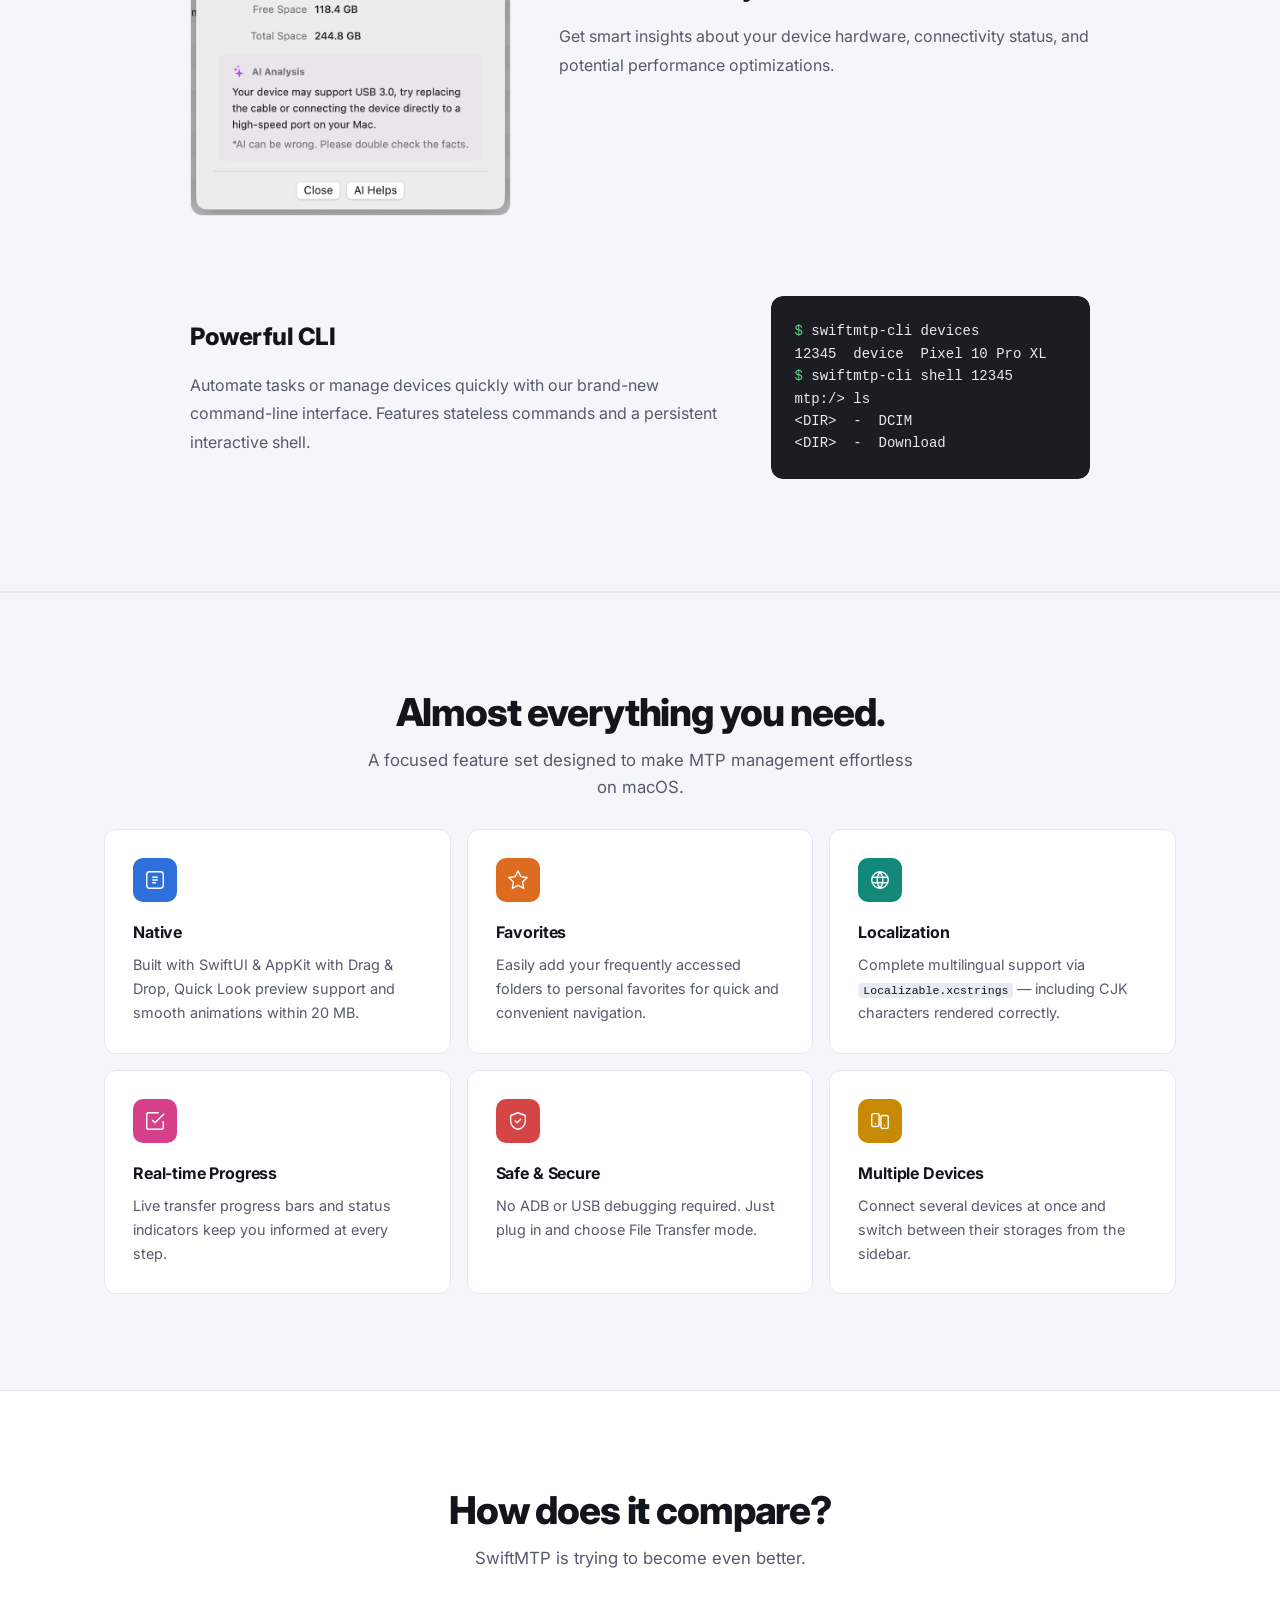
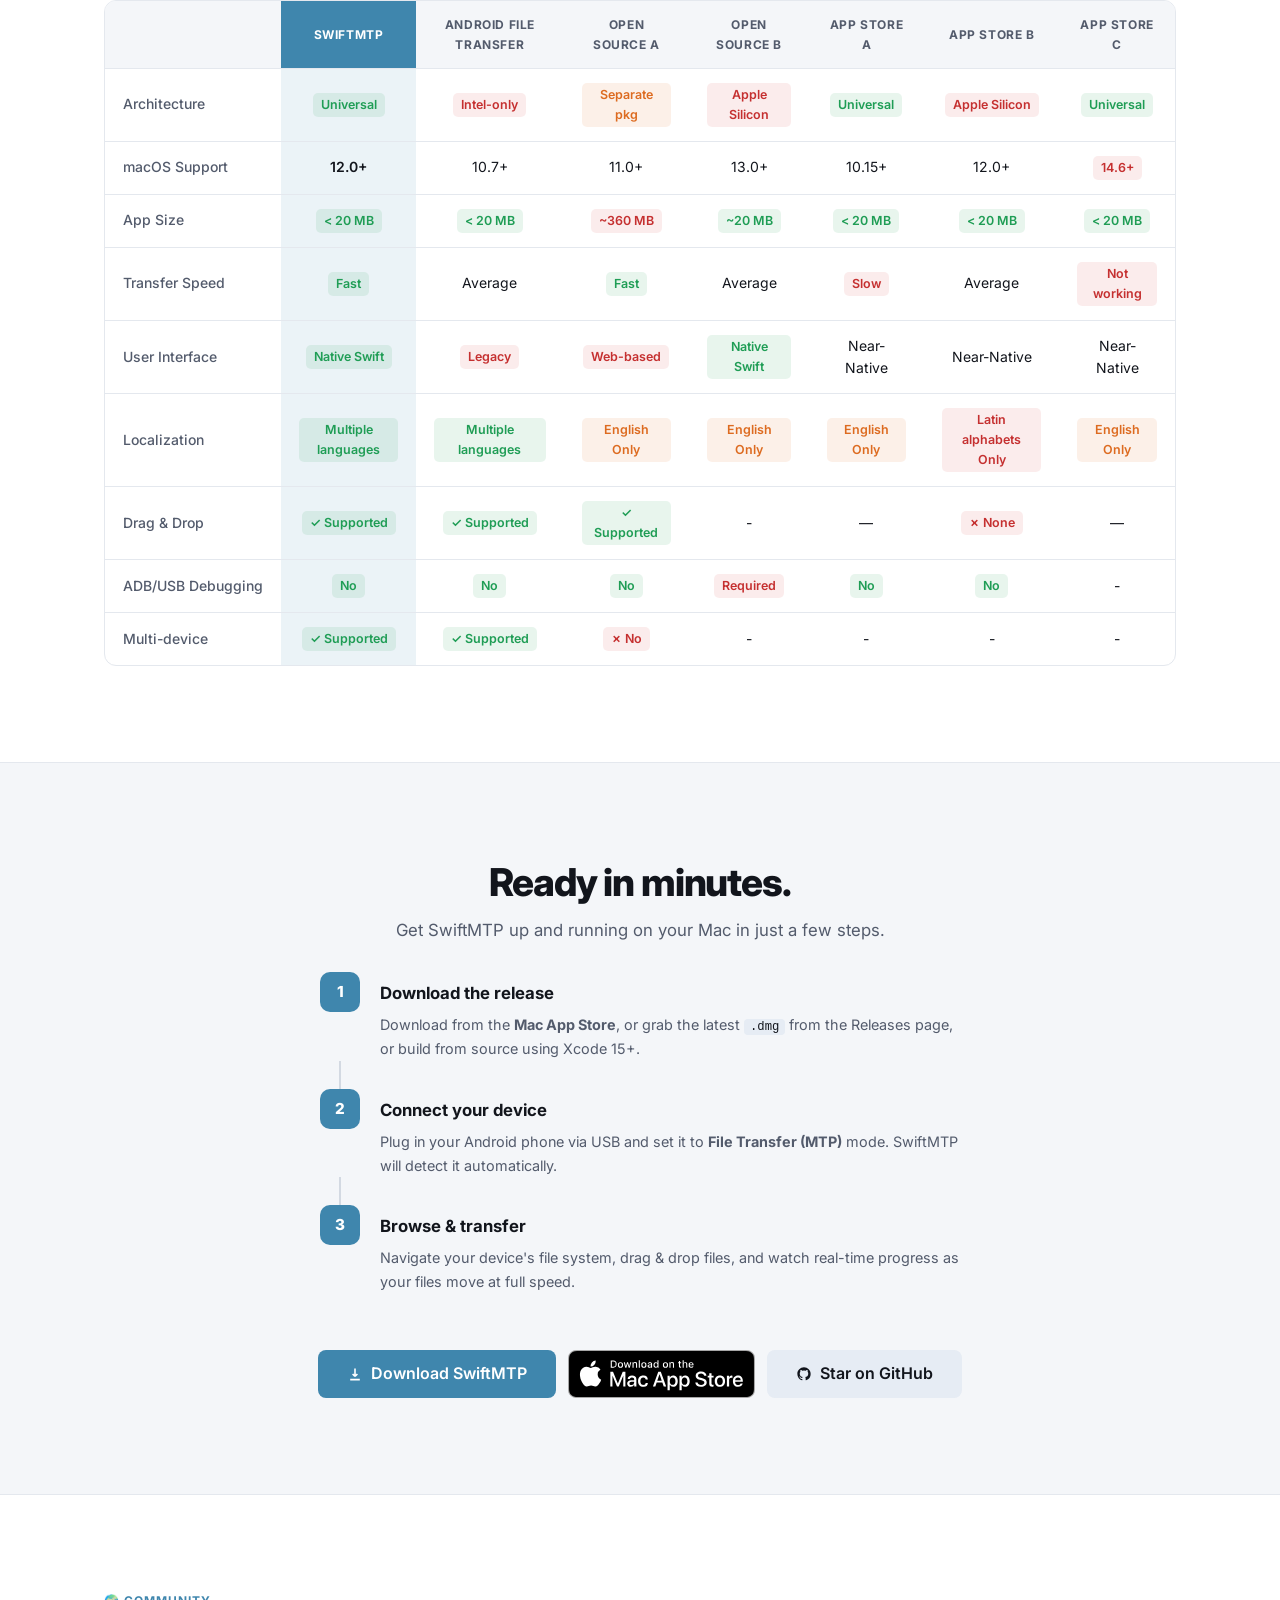
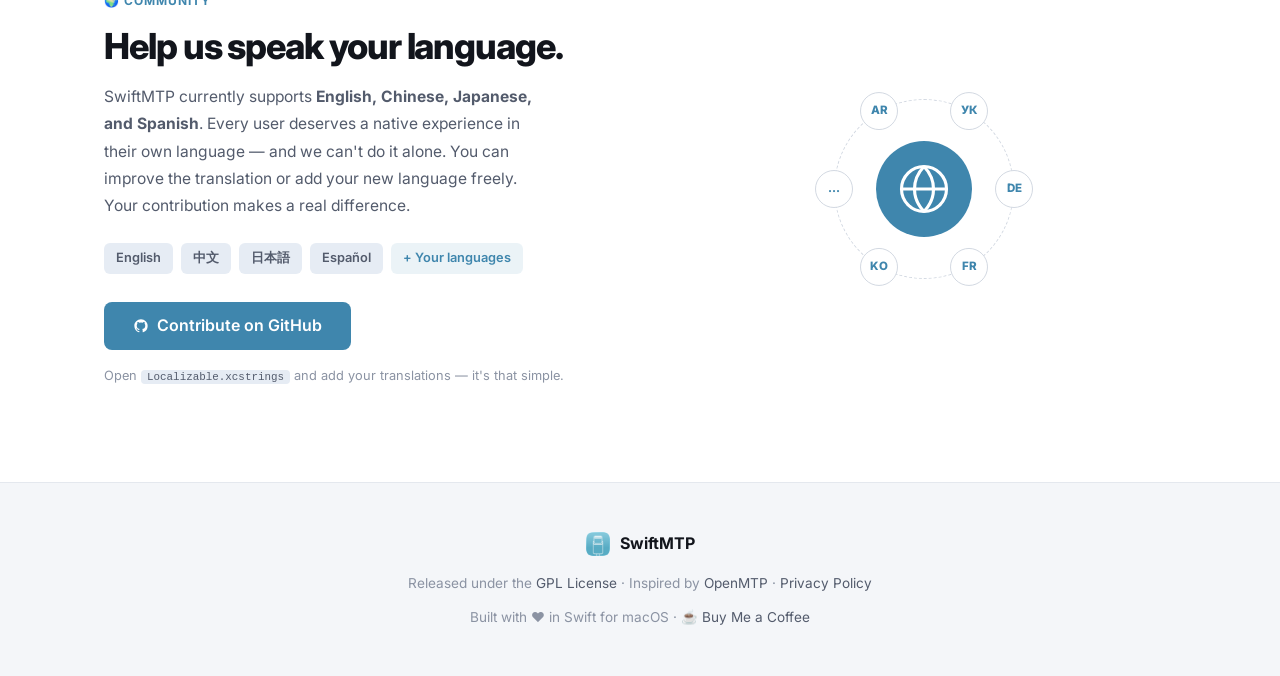
==== commit 46887f5f: "Update assets" ====
--- a/index.html
+++ b/index.html
@@ -7,6 +7,39 @@
   <title>SwiftMTP – Modern Android File Transfer for macOS</title>
   <meta name="description"
     content="SwiftMTP: The next-generation MTP file manager for macOS, now reimagined with powerful AI features. Experience innovative natural language search, intelligent device analysis, and fast transfer speeds. The most advanced, native substitute for Android File Transfer." />
+  <meta name="keywords" content="swiftmtp,android,file-transfer,macOS,mtp,Samsung,Google Pixel,Xiaomi,Redmi,OnePlus,oppo,Vivo,Honor,POCO,Moto,Sony,DJI,MP3 player,Macbook,Macbook Pro,Macbook Air,iMac,Mac mini,Apple Silicon,arm64,intel,M1,M2,M3,M4,M5,M6"/>
+  <script type="application/ld+json">{
+    "@context": "https://schema.org",
+    "@type": "SoftwareApplication",
+    "name": "SwiftMTP",
+    "alternateName": "SwiftMTP - Modern Android File Transfer for macOS",
+    "url": "https://neighbor-z.github.io/swiftmtp-website/",
+    "applicationCategory": "UtilitiesApplication",
+    "operatingSystem": "macOS 12.0 or higher",
+    "description": "Modern open-source Android File Transfer app for macOS. Supports both Apple Silicon and Intel.",
+    "author": { "@id": "https://github.com/Neighbor-Z" },
+    "publisher": { "@id": "https://github.com/Neighbor-Z" },
+    "downloadUrl": "https://github.com/Neighbor-Z/SwiftMTP/releases/latest"
+  }
+  </script>
+  <script type="application/ld+json">{
+      "@context": "https://schema.org",
+      "@type": "WebSite",
+      "@id": "https://neighbor-z.github.io/swiftmtp-website/",
+      "name": "SwiftMTP",
+      "alternateName": "SwiftMTP",
+      "url": "https://neighbor-z.github.io/swiftmtp-website/",
+      "description": "The website of SwiftMTP, the modern open-source Android File Transfer app for macOS.",
+      "author": {
+        "@type": "Person",
+        "@id": "https://github.com/Neighbor-Z",
+        "name": "Neighbor-Z",
+        "url": "https://github.com/Neighbor-Z",
+      },
+      "copyrightHolder": { "@id": "https://github.com/Neighbor-Z" },
+      "publisher": { "@id": "https://github.com/Neighbor-Z" }
+    }
+  </script>
   <link rel="preconnect" href="https://fonts.googleapis.com" />
   <link rel="preconnect" href="https://fonts.gstatic.com" crossorigin />
   <link href="https://fonts.googleapis.com/css2?family=Inter:wght@300;400;500;600;700;800&display=swap"
@@ -152,6 +185,13 @@
             </svg>
             <span data-i18n="show_icon">Icon View</span>
           </button>
+          <button class="segmented-btn" role="tab" aria-selected="false" data-view="quicklook" id="tab-quicklook">
+            <svg viewBox="0 0 24 24" fill="none" stroke="currentColor" stroke-width="1.75" aria-hidden="true">
+              <path d="M2 12s3.5-6 10-6 10 6 10 6-3.5 6-10 6-10-6-10-6z" />
+              <circle cx="12" cy="12" r="2.75" />
+            </svg>
+            <span data-i18n="show_quicklook">Quick Look</span>
+          </button>
         </div>
 
         <div class="views-stage">
@@ -162,6 +202,10 @@
           <figure class="view-panel" data-view="icon" role="tabpanel" aria-labelledby="tab-icon">
             <img src="assets/Icon_View.jpg" alt="SwiftMTP Icon View" class="view-img" loading="lazy" />
             <figcaption data-i18n="show_icon_desc">A clean grid of icons and thumbnails, just like Finder. Switch between Icons, List and Gallery from the toolbar.</figcaption>
+          </figure>
+          <figure class="view-panel" data-view="quicklook" role="tabpanel" aria-labelledby="tab-quicklook">
+            <img src="assets/Quick_Look.jpg" alt="SwiftMTP Quick Look" class="view-img" loading="lazy" />
+            <figcaption data-i18n="show_quicklook_desc">Press Spacebar on any file or folder for a Finder-style instant preview.</figcaption>
           </figure>
         </div>
       </div>
--- a/style.css
+++ b/style.css
@@ -515,6 +515,9 @@
 
 .segmented {
   display: inline-flex;
+  flex-wrap: wrap;
+  justify-content: center;
+  max-width: 100%;
   padding: 4px;
   gap: 4px;
   background: var(--bg-code);
@@ -535,6 +538,7 @@
   font-family: inherit;
   font-size: .875rem;
   font-weight: 600;
+  white-space: nowrap;
   cursor: pointer;
   transition: background-color .15s, color .15s;
 }
